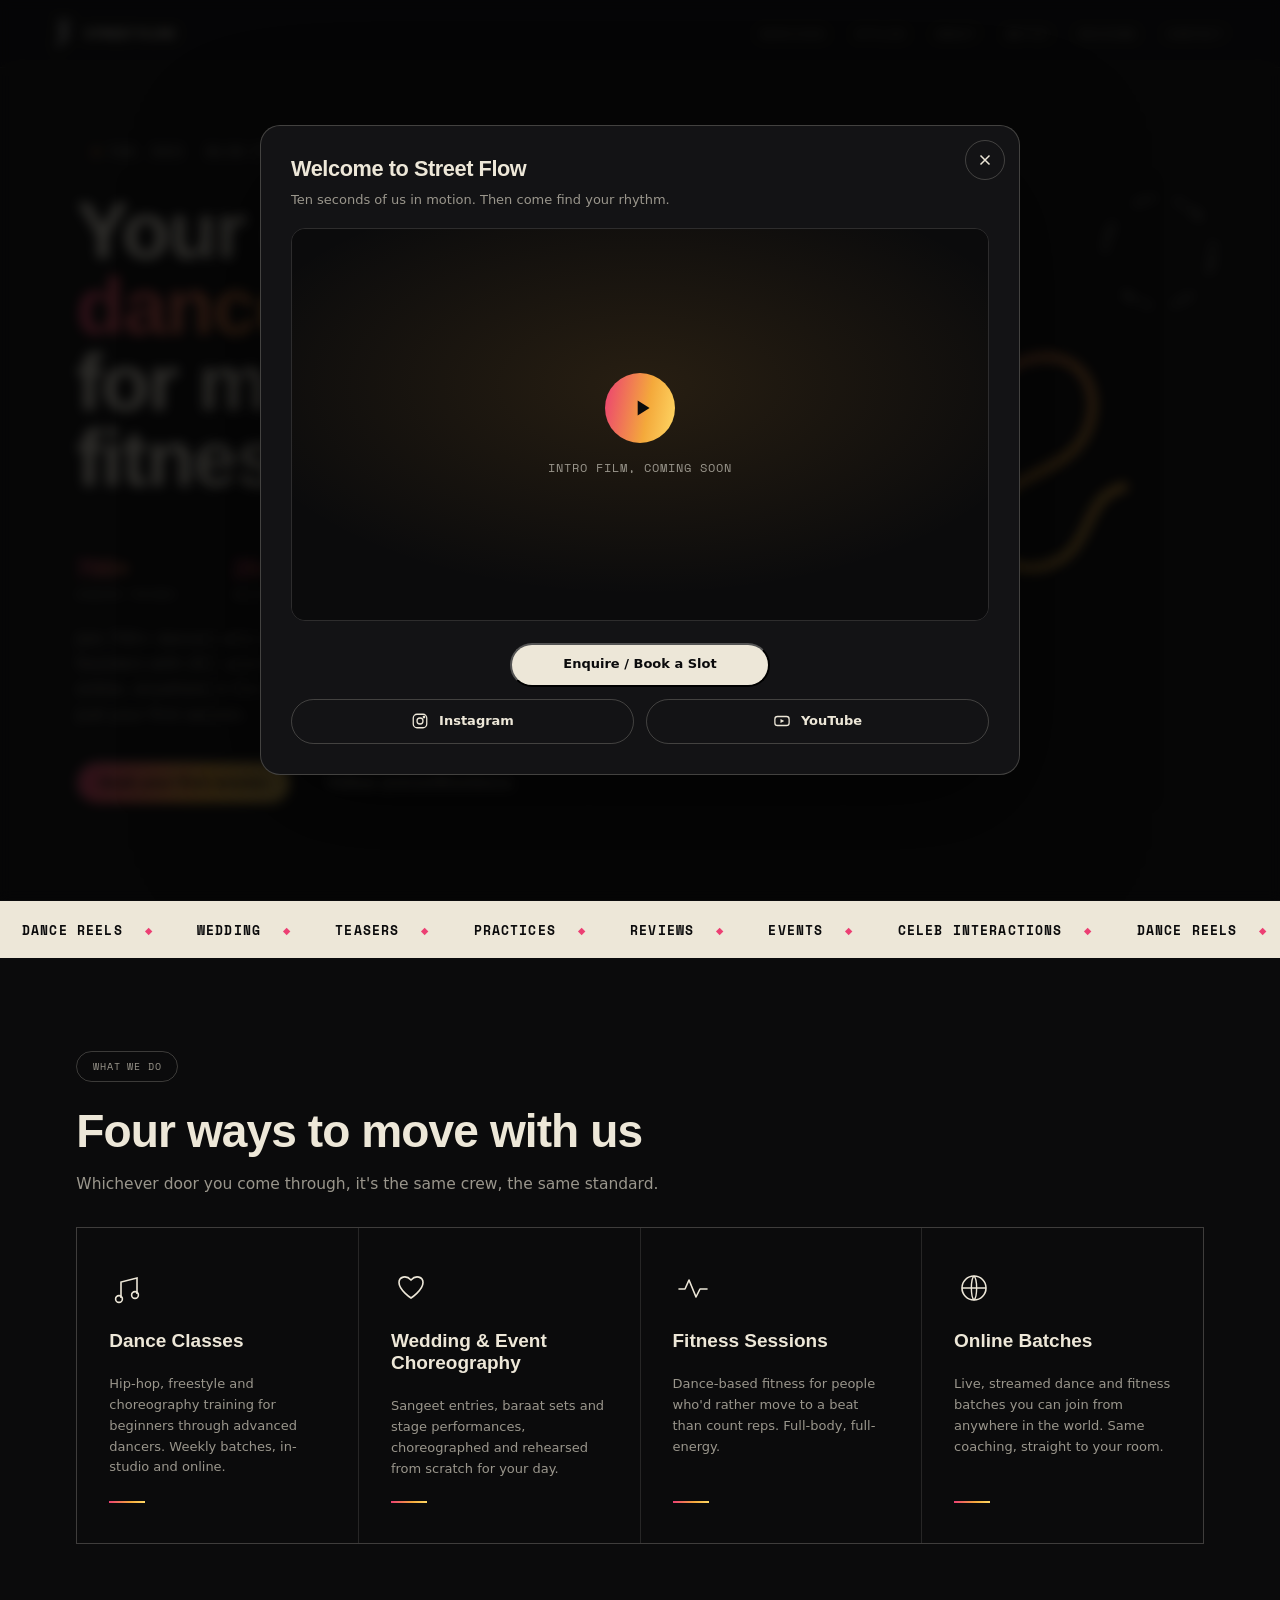
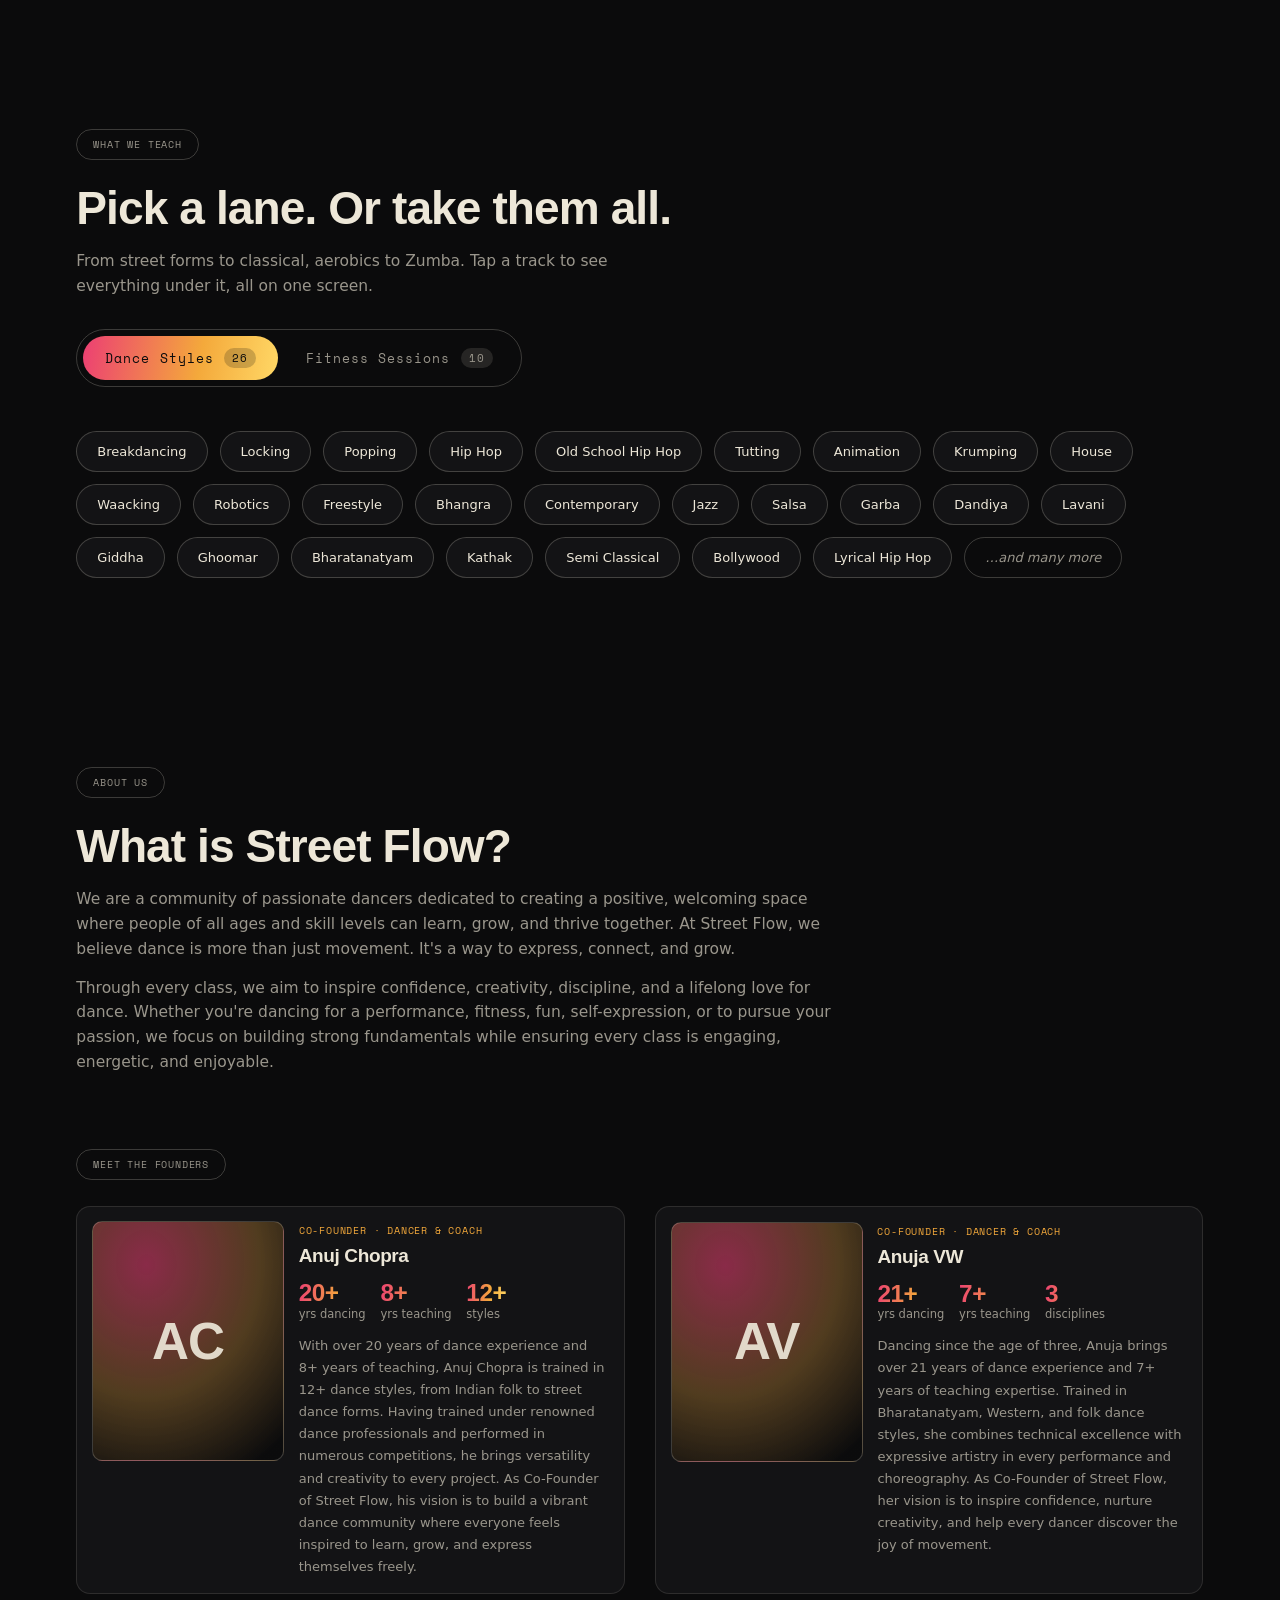
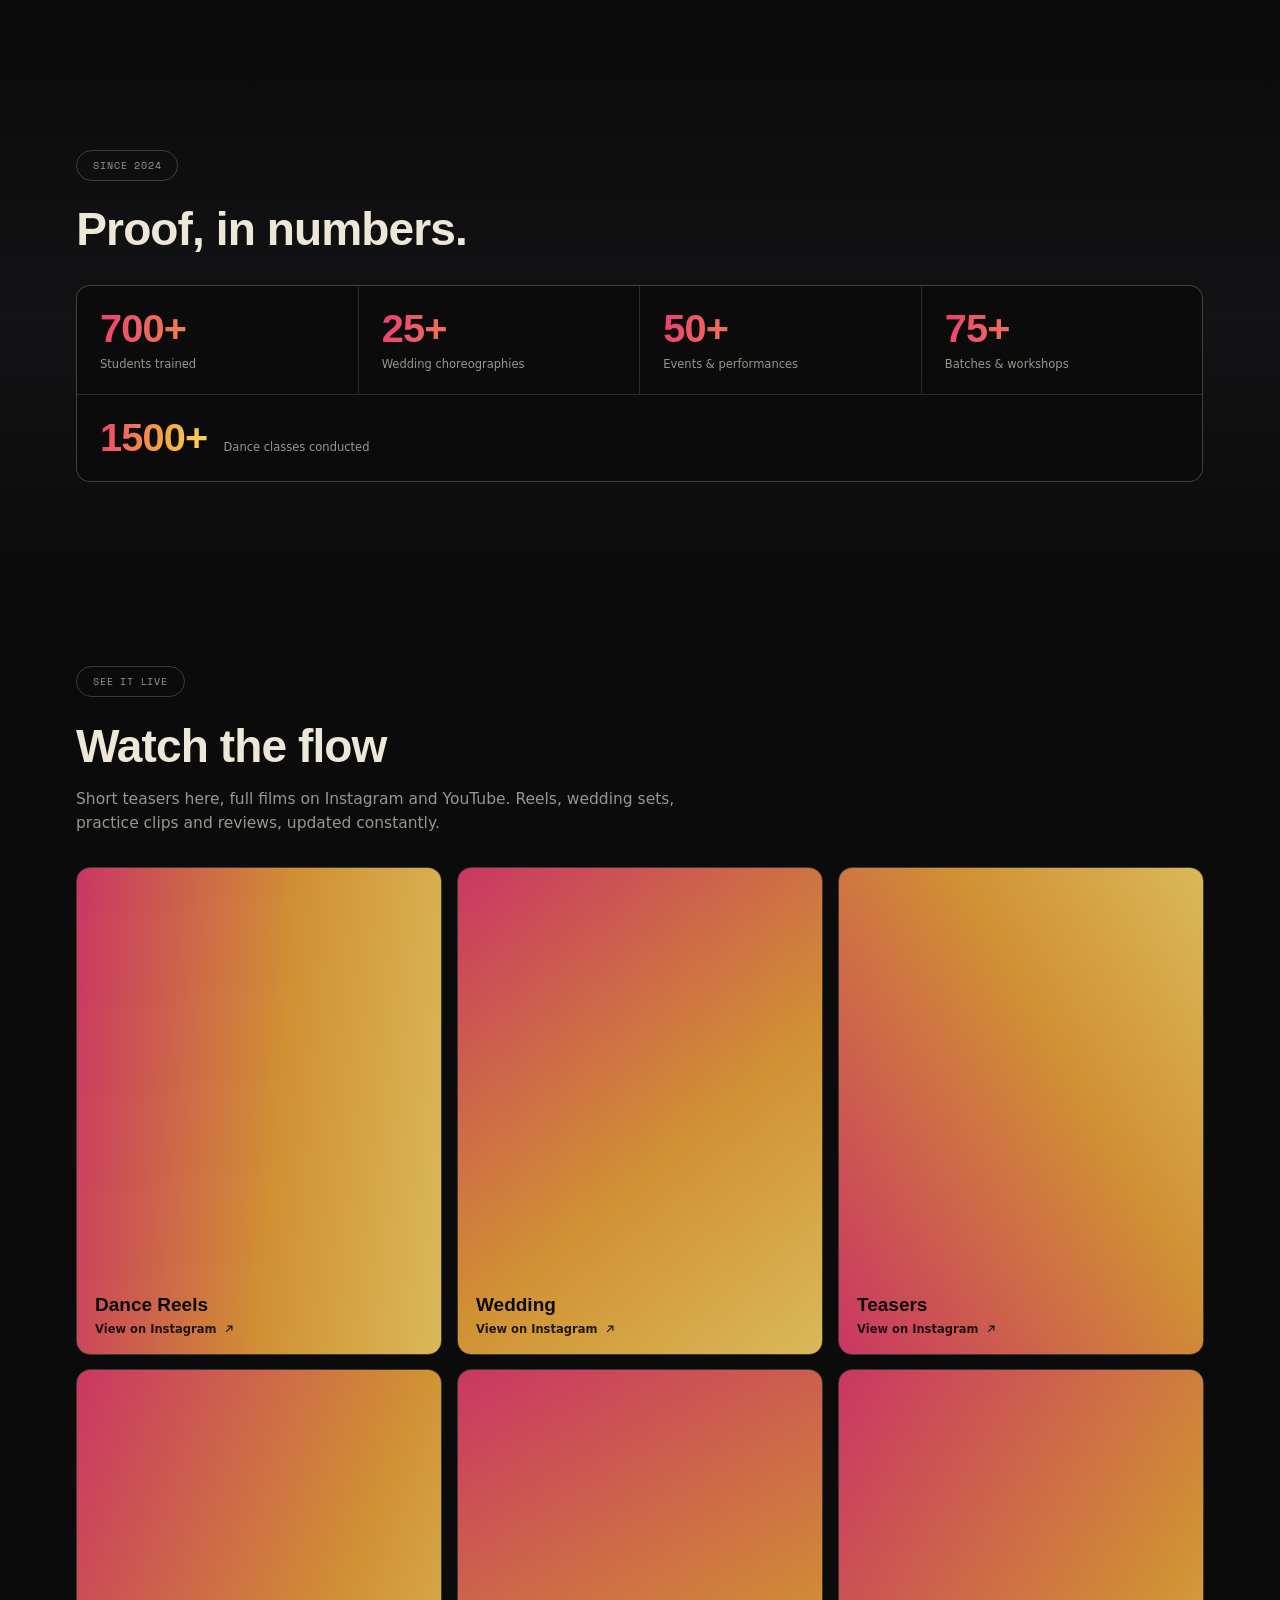
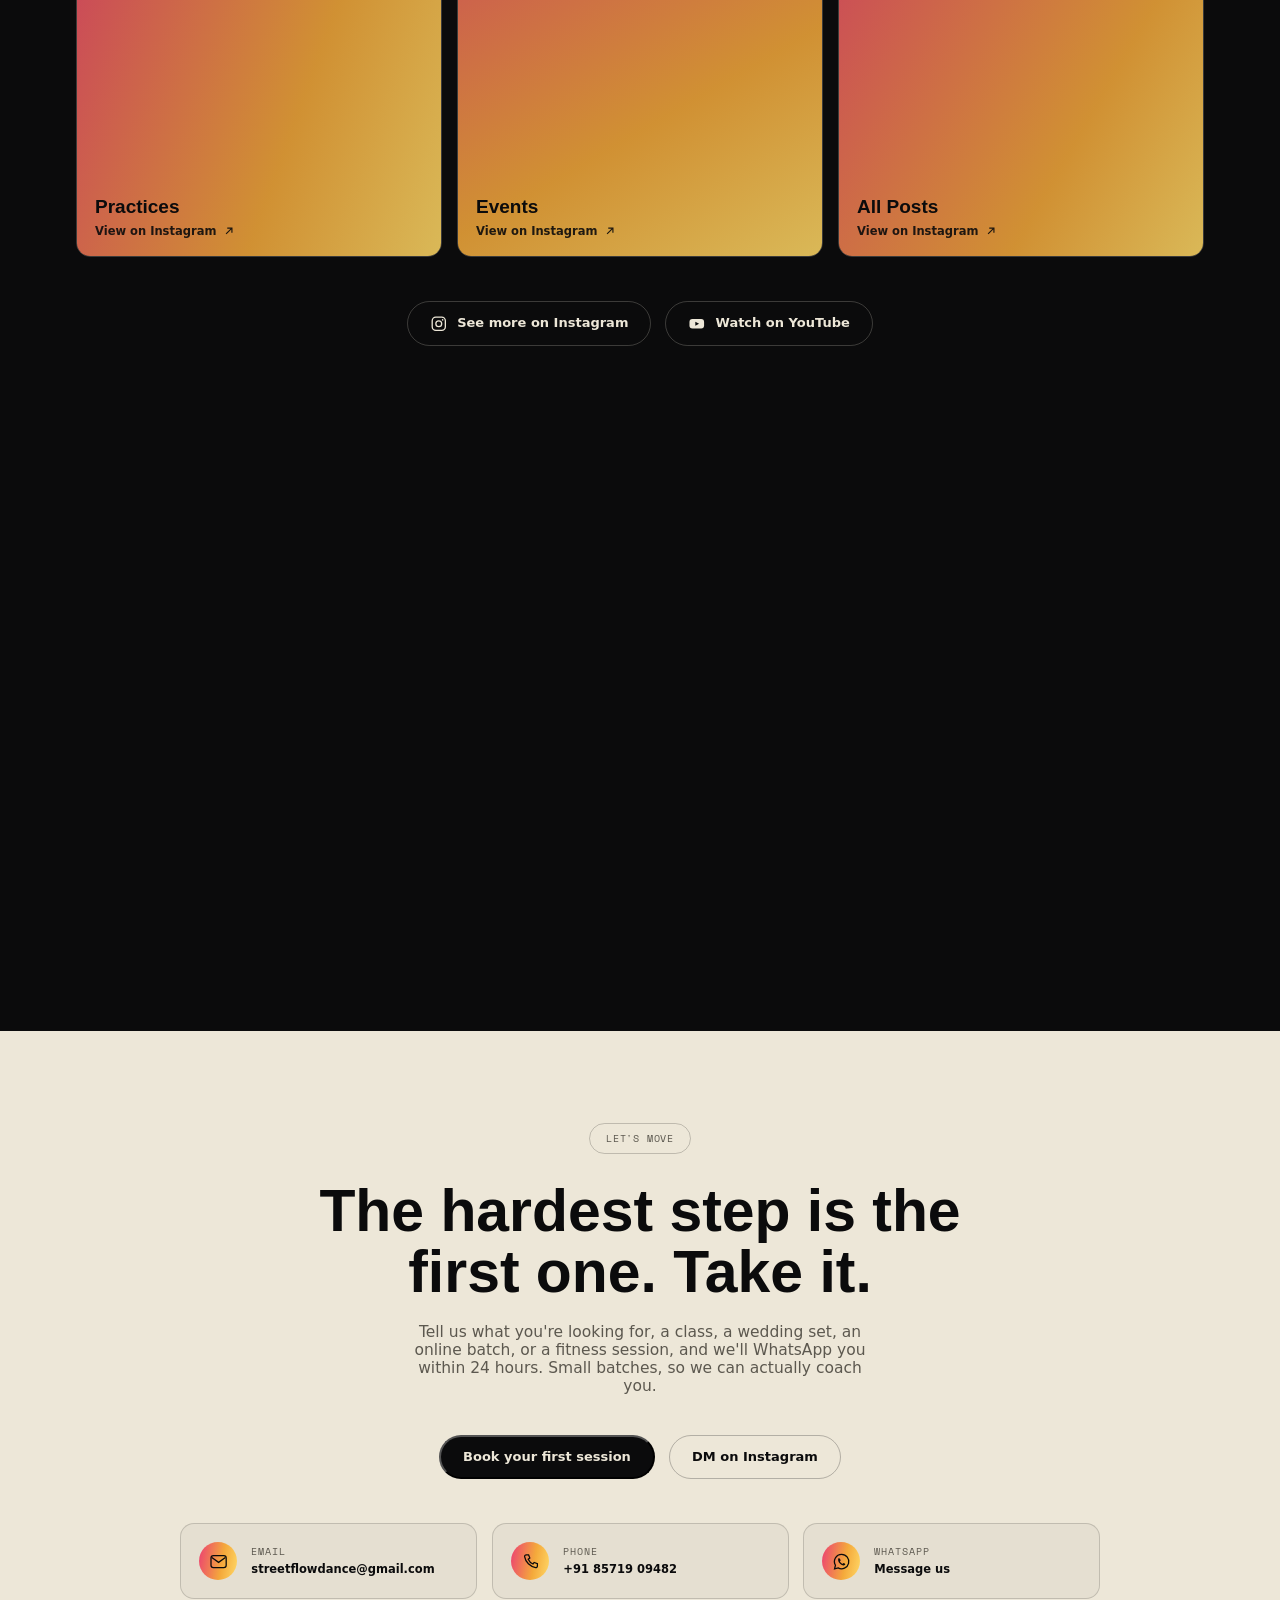
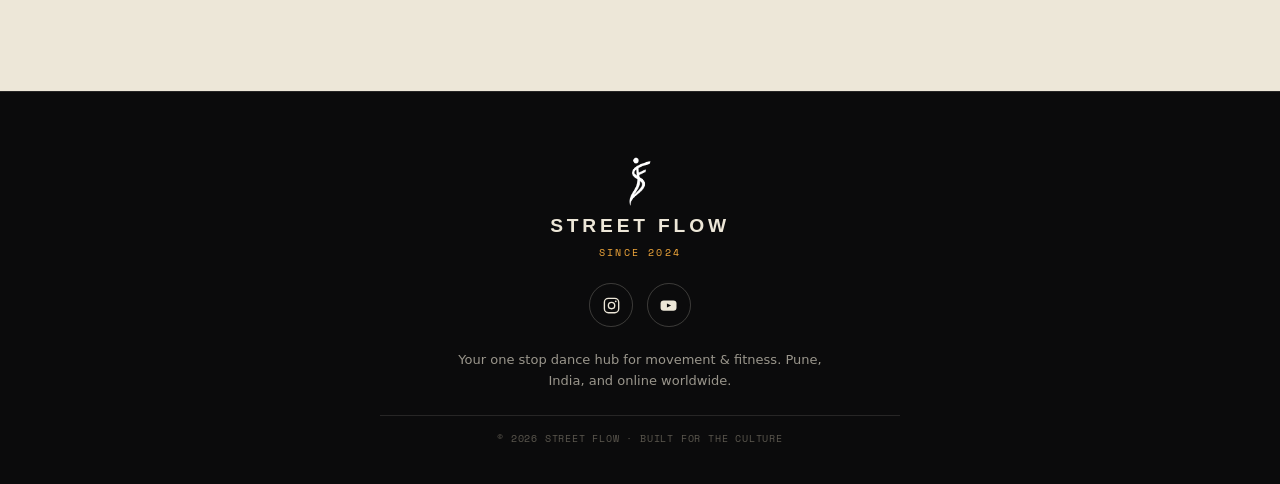
==== index.html @ ce479084 "Footer reads "Since 2024" to match the rest of the site The founding year is 2024, so the footer now" ====
<!DOCTYPE html>
<html lang="en">
<head>
<meta charset="UTF-8">
<meta name="viewport" content="width=device-width, initial-scale=1.0">
<title>Street Flow · Pune's Dance Hub</title>
<meta name="description" content="Street Flow, your one stop dance hub for movement and fitness. Dance classes, wedding and event choreography, online batches, and fitness sessions in Pune, online worldwide, and on the road.">
<link rel="canonical" href="https://streetflow.vercel.app/">

<!-- theme + icons -->
<meta name="theme-color" content="#0b0b0c">
<link rel="icon" href="/favicon.ico" sizes="any">
<link rel="icon" href="/favicon.svg" type="image/svg+xml">
<link rel="apple-touch-icon" href="/apple-touch-icon.png">
<link rel="manifest" href="/site.webmanifest">

<!-- Open Graph -->
<meta property="og:type" content="website">
<meta property="og:site_name" content="Street Flow">
<meta property="og:title" content="Street Flow · Pune's Dance Hub">
<meta property="og:description" content="Your one stop dance hub for movement and fitness. Classes, choreography, online batches, and fitness sessions.">
<meta property="og:url" content="https://streetflow.vercel.app/">
<meta property="og:image" content="https://streetflow.vercel.app/og-image.png">
<meta property="og:image:width" content="1200">
<meta property="og:image:height" content="630">
<meta property="og:image:alt" content="Street Flow, your one stop dance hub for movement and fitness.">
<meta property="og:locale" content="en_IN">

<!-- Twitter -->
<meta name="twitter:card" content="summary_large_image">
<meta name="twitter:title" content="Street Flow · Pune's Dance Hub">
<meta name="twitter:description" content="Your one stop dance hub for movement and fitness. Classes, choreography, online batches, and fitness sessions.">
<meta name="twitter:image" content="https://streetflow.vercel.app/og-image.png">
<meta name="twitter:image:alt" content="Street Flow, your one stop dance hub for movement and fitness.">

<link rel="preconnect" href="https://fonts.googleapis.com">
<link rel="preconnect" href="https://fonts.gstatic.com" crossorigin>
<link href="https://fonts.googleapis.com/css2?family=Space+Mono:wght@400;700&display=swap" rel="stylesheet">
<link href="https://api.fontshare.com/v2/css?f[]=clash-display@500,600,700&f[]=general-sans@400,500,600,700&display=swap" rel="stylesheet">

<link rel="stylesheet" href="styles.css">
</head>
<body>

<a class="skip-link" href="#main">Skip to content</a>

<!-- Ambient cursor flow (desktop pointers only; script.js skips touch + reduced motion) -->
<canvas class="cursor-fx" id="cursorFx" aria-hidden="true"></canvas>

<!-- ============ PRELOADER (animated flame logomark) ============ -->
<div class="preloader" id="preloader">
  <div class="preloader-inner">
    <div class="preloader-mark" aria-hidden="true"></div>
    <span class="preloader-word display">STREET FLOW</span>
  </div>
</div>

<!-- ============ INTRO VIDEO MODAL ============ -->
<!-- The intro film + logo motion are wired but off until you drop the files in and set them in script.js CONFIG. -->
<div class="modal" id="introModal" role="dialog" aria-modal="true" aria-labelledby="introModalTitle" hidden>
  <div class="modal-backdrop" data-close></div>
  <div class="modal-card" role="document">
    <button class="modal-close" type="button" data-close aria-label="Close video">
      <svg viewBox="0 0 24 24" fill="none" stroke="currentColor" stroke-width="2"><path d="M6 6l12 12M18 6L6 18"/></svg>
    </button>
    <h2 id="introModalTitle" class="modal-title display">Welcome to Street Flow</h2>
    <p class="modal-lead">Ten seconds of us in motion. Then come find your rhythm.</p>
    <div class="modal-stage" id="introStage">
      <!-- Placeholder poster. When CONFIG.INTRO_VIDEO_SRC / INTRO_VIDEO_YT is set, script.js swaps in the real film here. -->
      <div class="modal-poster" data-todo="intro-video">
        <button class="modal-play" type="button" aria-label="Play intro film">
          <svg viewBox="0 0 24 24" fill="currentColor"><path d="M8 5v14l11-7z"/></svg>
        </button>
        <span class="mono">Intro film, coming soon</span>
      </div>
    </div>
    <!-- Three-button pyramid: enquire on top, socials below -->
    <div class="pyramid">
      <button class="btn btn-light pyramid-top" type="button" data-enquire>Enquire / Book a Slot</button>
      <div class="pyramid-base">
        <a class="btn btn-social" href="https://www.instagram.com/streetflowdance/" target="_blank" rel="noopener">
          <svg viewBox="0 0 24 24" fill="none" stroke="currentColor" stroke-width="1.7" aria-hidden="true"><rect x="3" y="3" width="18" height="18" rx="5"/><circle cx="12" cy="12" r="4"/><circle cx="17.3" cy="6.7" r="1"/></svg>
          Instagram
        </a>
        <a class="btn btn-social" href="https://youtube.com/@streetflowdance" target="_blank" rel="noopener">
          <svg viewBox="0 0 24 24" fill="none" stroke="currentColor" stroke-width="1.7" aria-hidden="true"><rect x="2.5" y="6" width="19" height="12" rx="3.5"/><path d="M10 9.2l5 2.8-5 2.8z" fill="currentColor" stroke="none"/></svg>
          YouTube
        </a>
      </div>
    </div>
  </div>
</div>

<!-- ============ WATCH PLAYER MODAL (plays an Instagram post/reel on-site) ============ -->
<!-- The iframe is injected by script.js only when a tile is clicked, so nothing loads up front. -->
<div class="modal" id="watchModal" role="dialog" aria-modal="true" aria-labelledby="watchModalTitle" hidden>
  <div class="modal-backdrop" data-close-watch></div>
  <div class="modal-card watch-modal-card" role="document">
    <button class="modal-close" type="button" data-close-watch aria-label="Close video">
      <svg viewBox="0 0 24 24" fill="none" stroke="currentColor" stroke-width="2"><path d="M6 6l12 12M18 6L6 18"/></svg>
    </button>
    <h2 id="watchModalTitle" class="modal-title display">Watch</h2>
    <div class="watch-stage" id="watchStage"></div>
    <div class="watch-modal-actions">
      <a class="btn btn-social" id="watchOpenLink" href="https://www.instagram.com/streetflowdance/" target="_blank" rel="noopener">
        <svg viewBox="0 0 24 24" fill="none" stroke="currentColor" stroke-width="1.7" aria-hidden="true"><rect x="3" y="3" width="18" height="18" rx="5"/><circle cx="12" cy="12" r="4"/><circle cx="17.3" cy="6.7" r="1"/></svg>
        Open on Instagram
      </a>
      <button class="btn btn-light" type="button" data-enquire>Book your first session</button>
    </div>
  </div>
</div>

<!-- ============ ENQUIRY MODAL (in-site form, posts to Google Sheets) ============ -->
<div class="modal" id="enquiryModal" role="dialog" aria-modal="true" aria-labelledby="enquiryTitle" hidden>
  <div class="modal-backdrop" data-close-enquiry></div>
  <div class="modal-card enquiry-card" role="document">
    <button class="modal-close" type="button" data-close-enquiry aria-label="Close enquiry form">
      <svg viewBox="0 0 24 24" fill="none" stroke="currentColor" stroke-width="2"><path d="M6 6l12 12M18 6L6 18"/></svg>
    </button>

    <div class="enquiry-body" id="enquiryBody">
      <span class="eyebrow mono enquiry-eyebrow">Book your first session</span>
      <h2 id="enquiryTitle" class="modal-title display">Let's get you moving.</h2>
      <p class="modal-lead">Tell us a little about you. It takes 20 seconds, and we'll WhatsApp you within 24 hours. No spam, no pressure, just the next step.</p>

      <ul class="enquiry-proof mono" aria-hidden="true">
        <li><b>700+</b> dancers trained</li>
        <li><b>25+</b> weddings</li>
        <li><b>Small batches</b>, limited slots</li>
      </ul>

      <form class="enquiry-form" id="enquiryForm" novalidate>
        <!-- honeypot: humans never see it; bots fill it and get dropped -->
        <div class="hp" aria-hidden="true"><label>Leave this empty<input type="text" name="company" tabindex="-1" autocomplete="off"></label></div>

        <div class="field">
          <label for="ef-name">Your name <span class="req">*</span></label>
          <input id="ef-name" name="name" type="text" autocomplete="name" required placeholder="First name is enough">
        </div>

        <div class="field-row">
          <div class="field">
            <label for="ef-phone">Phone / WhatsApp <span class="req">*</span></label>
            <input id="ef-phone" name="phone" type="tel" inputmode="tel" autocomplete="tel" required placeholder="+91">
          </div>
          <div class="field">
            <label for="ef-email">Email <span class="opt">(optional)</span></label>
            <input id="ef-email" name="email" type="email" autocomplete="email" placeholder="you@email.com">
          </div>
        </div>

        <div class="field-row">
          <div class="field field-sm">
            <label for="ef-age">Age <span class="opt">(optional)</span></label>
            <input id="ef-age" name="age" type="number" min="3" max="99" inputmode="numeric" placeholder="e.g. 24">
          </div>
          <div class="field">
            <label for="ef-location">Location <span class="opt">(optional)</span></label>
            <input id="ef-location" name="location" type="text" autocomplete="address-level2" placeholder="Pune / online / your city">
          </div>
        </div>

        <div class="field">
          <label for="ef-looking">What are you looking for? <span class="req">*</span></label>
          <select id="ef-looking" name="looking_for" required>
            <option value="" disabled selected>Pick one</option>
            <option>Dance Classes</option>
            <option>Fitness Sessions</option>
            <option>Online Batches</option>
            <option>Wedding &amp; Event Choreography</option>
            <option>Not sure yet, help me choose</option>
          </select>
        </div>

        <div class="field">
          <label for="ef-sessions">How many sessions? <span class="opt">(optional)</span></label>
          <select id="ef-sessions" name="sessions">
            <option value="" disabled selected>No idea yet is fine</option>
            <option>Just trying it out</option>
            <option>1 to 4 sessions</option>
            <option>5 to 8 sessions</option>
            <option>Ongoing / monthly batch</option>
            <option>A full wedding package</option>
          </select>
        </div>

        <div class="field">
          <label for="ef-message">Anything else? <span class="opt">(optional)</span></label>
          <textarea id="ef-message" name="message" rows="2" placeholder="Your goal, a date, a song, anything"></textarea>
        </div>

        <p class="enquiry-error" id="enquiryError" role="alert" hidden></p>

        <button class="btn btn-primary enquiry-submit" type="submit" id="enquirySubmit">
          <span class="submit-label">Send my enquiry</span>
        </button>
        <p class="enquiry-fineprint mono">Free to enquire · We reply within 24 hours · Your details stay with us</p>
      </form>
    </div>

    <!-- Success state (revealed after submit) -->
    <div class="enquiry-success" id="enquirySuccess" hidden>
      <div class="success-mark" aria-hidden="true">
        <svg viewBox="0 0 24 24" fill="none" stroke="currentColor" stroke-width="2.2"><path d="M20 6L9 17l-5-5"/></svg>
      </div>
      <h2 class="display" id="successHeading" tabindex="-1">You're in.</h2>
      <p>Got it. We'll WhatsApp you within 24 hours to lock your slot. While you wait, come see the crew move:</p>
      <div class="pyramid-base success-links">
        <a class="btn btn-social" href="https://www.instagram.com/streetflowdance/" target="_blank" rel="noopener">
          <svg viewBox="0 0 24 24" fill="none" stroke="currentColor" stroke-width="1.7" aria-hidden="true"><rect x="3" y="3" width="18" height="18" rx="5"/><circle cx="12" cy="12" r="4"/><circle cx="17.3" cy="6.7" r="1"/></svg>
          Instagram
        </a>
        <a class="btn btn-social" href="https://youtube.com/@streetflowdance" target="_blank" rel="noopener">
          <svg viewBox="0 0 24 24" fill="none" stroke="currentColor" stroke-width="1.7" aria-hidden="true"><rect x="2.5" y="6" width="19" height="12" rx="3.5"/><path d="M10 9.2l5 2.8-5 2.8z" fill="currentColor" stroke="none"/></svg>
          YouTube
        </a>
      </div>
      <button class="btn btn-ghost success-close" type="button" data-close-enquiry>Back to the site</button>
    </div>
  </div>
</div>

<nav class="nav">
  <a href="#home" class="brand">
    <span class="brand-mark-wrap" id="brandMarkWrap">
      <img class="brand-mark" id="brandMark" src="logo-mark.png" alt="" width="291" height="596">
    </span>
    <span class="brand-name display">STREET FLOW</span>
  </a>
  <div class="nav-links mono">
    <a href="#services">Services</a>
    <a href="#styles">Styles</a>
    <a href="#about">About</a>
    <a href="#watch">Watch</a>
    <a href="#reviews">Reviews</a>
    <a href="#contact">Contact</a>
  </div>
  <button class="nav-toggle" id="navToggle" aria-label="Open menu" aria-controls="mobileMenu" aria-expanded="false">
    <svg viewBox="0 0 24 24" fill="none" stroke="currentColor" stroke-width="2" aria-hidden="true"><path d="M3 6h18M3 12h18M3 18h18"/></svg>
  </button>
</nav>

<div class="mobile-menu display" id="mobileMenu" aria-hidden="true">
  <a href="#services">Services</a>
  <a href="#styles">Styles</a>
  <a href="#about">About</a>
  <a href="#watch">Watch</a>
  <a href="#reviews">Reviews</a>
  <a href="#contact">Contact</a>
</div>

<main id="main" tabindex="-1">

  <section class="hero" id="home">
    <div class="wrap hero-grid">
      <div class="hero-copy">
        <span class="eyebrow mono"><span class="eyebrow-dot"></span>Pune, India&nbsp;·&nbsp;Online Sessions Worldwide&nbsp;·&nbsp;Open to Travel</span>
        <h1 class="display">Your one stop<br><span class="accent">dance hub</span><br>for movement &amp; fitness</h1>
        <ul class="hero-stats" id="heroStats" aria-label="Street Flow by the numbers">
          <li style="--i:0"><b class="display hero-num" data-count="700" data-suffix="+">0</b><span class="mono">dancers trained</span></li>
          <li style="--i:1"><b class="display hero-num" data-count="25" data-suffix="+">0</b><span class="mono">weddings</span></li>
          <li style="--i:2"><b class="display hero-num" data-count="50" data-suffix="+">0</b><span class="mono">events</span></li>
          <li style="--i:3"><b class="display hero-num" data-count="2024">0</b><span class="mono">since</span></li>
        </ul>
        <p class="hero-sub">Join 700+ dancers who started exactly where you are. Learn from founders with 20+ years on the floor, in-studio in Pune or live online, anywhere in the world. No experience needed. No pressure. Just your first session.</p>
        <div class="hero-cta">
          <button class="btn btn-primary" type="button" data-enquire>Book your first session</button>
          <a href="https://www.instagram.com/streetflowdance/" target="_blank" rel="noopener" class="btn btn-ghost">Follow @streetflowdance</a>
        </div>
      </div>
      <div class="hero-visual">
        <svg class="flow-figure" viewBox="0 0 300 420" fill="none" aria-hidden="true">
          <path d="M120 40C150 40 165 65 150 90C130 122 90 118 78 150C64 186 100 200 130 190C175 176 168 128 205 118C245 107 268 140 255 175C240 214 190 210 175 245C160 280 195 300 225 288C260 274 250 232 285 224" stroke="url(#flowgrad)" stroke-width="7" stroke-linecap="round"/>
          <circle cx="120" cy="30" r="14" fill="url(#flowgrad)"/>
          <defs>
            <linearGradient id="flowgrad" x1="0" y1="0" x2="300" y2="420" gradientUnits="userSpaceOnUse">
              <stop offset="0" stop-color="#ec3f73"/>
              <stop offset="0.6" stop-color="#f4a93b"/>
              <stop offset="1" stop-color="#ffd866"/>
            </linearGradient>
          </defs>
        </svg>
        <svg class="badge" viewBox="0 0 140 140" aria-hidden="true">
          <defs><path id="circlePath" d="M 70,70 m -55,0 a 55,55 0 1,1 110,0 a 55,55 0 1,1 -110,0"/></defs>
          <text font-family="Space Mono, monospace" font-size="10.5" letter-spacing="2" fill="var(--bone)">
            <textPath href="#circlePath">PUNE · EST. FLOW · PUNE · EST. FLOW ·</textPath>
          </text>
        </svg>
        <div class="badge-core" aria-hidden="true"></div>
      </div>
    </div>
  </section>

  <div class="marquee-band mono" aria-hidden="true">
    <div class="marquee-track">
      <span>Dance Reels</span><span>Wedding</span><span>Teasers</span><span>Practices</span><span>Reviews</span><span>Events</span><span>Celeb Interactions</span>
      <span>Dance Reels</span><span>Wedding</span><span>Teasers</span><span>Practices</span><span>Reviews</span><span>Events</span><span>Celeb Interactions</span>
    </div>
  </div>

  <section id="services">
    <div class="wrap">
      <div class="section-head" data-reveal>
        <span class="eyebrow mono">What we do</span>
        <h2 class="display">Four ways to move with us</h2>
        <p>Whichever door you come through, it's the same crew, the same standard.</p>
      </div>
    </div>
    <div class="wrap">
      <div class="services-grid">
        <div class="service-card" data-reveal style="--d:0ms">
          <div class="service-icon" aria-hidden="true"><svg viewBox="0 0 40 40" fill="none"><path d="M12 30V14L28 10V26" stroke="var(--bone)" stroke-width="1.6"/><circle cx="10" cy="31" r="3.4" stroke="var(--bone)" stroke-width="1.6"/><circle cx="26" cy="27" r="3.4" stroke="var(--bone)" stroke-width="1.6"/></svg></div>
          <h3>Dance Classes</h3>
          <p>Hip-hop, freestyle and choreography training for beginners through advanced dancers. Weekly batches, in-studio and online.</p>
          <div class="service-bar"></div>
        </div>
        <div class="service-card" data-reveal style="--d:100ms">
          <div class="service-icon" aria-hidden="true"><svg viewBox="0 0 40 40" fill="none"><path d="M20 30C20 30 8 22 8 14.5C8 9 15 6.5 20 12C25 6.5 32 9 32 14.5C32 22 20 30 20 30Z" stroke="var(--bone)" stroke-width="1.6"/></svg></div>
          <h3>Wedding &amp; Event Choreography</h3>
          <p>Sangeet entries, baraat sets and stage performances, choreographed and rehearsed from scratch for your day.</p>
          <div class="service-bar"></div>
        </div>
        <div class="service-card" data-reveal style="--d:200ms">
          <div class="service-icon" aria-hidden="true"><svg viewBox="0 0 40 40" fill="none"><path d="M6 21H12L16 12L23 29L27 21H34" stroke="var(--bone)" stroke-width="1.6" stroke-linecap="round" stroke-linejoin="round"/></svg></div>
          <h3>Fitness Sessions</h3>
          <p>Dance-based fitness for people who'd rather move to a beat than count reps. Full-body, full-energy.</p>
          <div class="service-bar"></div>
        </div>
        <div class="service-card" data-reveal style="--d:300ms">
          <div class="service-icon" aria-hidden="true"><svg viewBox="0 0 40 40" fill="none"><circle cx="20" cy="20" r="12" stroke="var(--bone)" stroke-width="1.6"/><path d="M8 20h24M20 8c3.5 3.2 3.5 20.8 0 24M20 8c-3.5 3.2-3.5 20.8 0 24" stroke="var(--bone)" stroke-width="1.4"/></svg></div>
          <h3>Online Batches</h3>
          <p>Live, streamed dance and fitness batches you can join from anywhere in the world. Same coaching, straight to your room.</p>
          <div class="service-bar"></div>
        </div>
      </div>
    </div>
  </section>

  <!-- ============ STYLES & FITNESS, interactive tabbed panel ============ -->
  <section id="styles" class="styles">
    <div class="wrap">
      <div class="section-head" data-reveal>
        <span class="eyebrow mono">What we teach</span>
        <h2 class="display">Pick a lane. Or take them all.</h2>
        <p>From street forms to classical, aerobics to Zumba. Tap a track to see everything under it, all on one screen.</p>
      </div>

      <div class="track-tabs mono" role="tablist" aria-label="What we teach" data-reveal>
        <button class="track-tab is-active" role="tab" id="tab-dance" aria-selected="true" aria-controls="panel-dance">
          Dance Styles <span class="track-count" id="count-dance">26</span>
        </button>
        <button class="track-tab" role="tab" id="tab-fitness" aria-selected="false" aria-controls="panel-fitness" tabindex="-1">
          Fitness Sessions <span class="track-count" id="count-fitness">10</span>
        </button>
        <span class="track-underline" aria-hidden="true"></span>
      </div>

      <div class="track-panel is-active" id="panel-dance" role="tabpanel" aria-labelledby="tab-dance" tabindex="0">
        <ul class="chip-grid" data-track="dance">
          <li class="chip">Breakdancing</li><li class="chip">Locking</li><li class="chip">Popping</li>
          <li class="chip">Hip Hop</li><li class="chip">Old School Hip Hop</li><li class="chip">Tutting</li>
          <li class="chip">Animation</li><li class="chip">Krumping</li><li class="chip">House</li>
          <li class="chip">Waacking</li><li class="chip">Robotics</li><li class="chip">Freestyle</li>
          <li class="chip">Bhangra</li><li class="chip">Contemporary</li><li class="chip">Jazz</li>
          <li class="chip">Salsa</li><li class="chip">Garba</li><li class="chip">Dandiya</li>
          <li class="chip">Lavani</li><li class="chip">Giddha</li><li class="chip">Ghoomar</li>
          <li class="chip">Bharatanatyam</li><li class="chip">Kathak</li><li class="chip">Semi Classical</li>
          <li class="chip">Bollywood</li><li class="chip">Lyrical Hip Hop</li><li class="chip chip-more">…and many more</li>
        </ul>
      </div>

      <div class="track-panel" id="panel-fitness" role="tabpanel" aria-labelledby="tab-fitness" tabindex="0" hidden>
        <ul class="chip-grid" data-track="fitness">
          <li class="chip">Aerobics</li><li class="chip">Circuits</li><li class="chip">Bollyhop</li>
          <li class="chip">Crossfit</li><li class="chip">Zumba</li><li class="chip">Functional Workout</li>
          <li class="chip">Freestyle Hip-Hop</li><li class="chip">Bhangra &amp; Folk</li><li class="chip">Pilates</li>
          <li class="chip">Stretching</li><li class="chip chip-more">…and many more</li>
        </ul>
      </div>
    </div>
  </section>

  <!-- ============ ABOUT, intro + pinned founders/achievements scrolly ============ -->
  <section id="about" class="about">
    <div class="wrap">
      <div class="section-head about-head" data-reveal>
        <span class="eyebrow mono">About us</span>
        <h2 class="display">What is Street&nbsp;Flow?</h2>
        <p>We are a community of passionate dancers dedicated to creating a positive, welcoming space where people of all ages and skill levels can learn, grow, and thrive together. At Street Flow, we believe dance is more than just movement. It's a way to express, connect, and grow.</p>
        <p>Through every class, we aim to inspire confidence, creativity, discipline, and a lifelong love for dance. Whether you're dancing for a performance, fitness, fun, self-expression, or to pursue your passion, we focus on building strong fundamentals while ensuring every class is engaging, energetic, and enjoyable.</p>
      </div>
    </div>

    <!-- Founders, side by side -->
    <div class="wrap">
      <span class="eyebrow mono founders-eyebrow" data-reveal>Meet the founders</span>
      <div class="founders-grid">
        <article class="founder-card" data-reveal style="--d:0ms">
          <div class="founder-photo" data-todo="photo-anuj" aria-hidden="true"><span class="founder-initials display">AC</span></div>
          <div class="founder-body">
            <span class="founder-role mono">Co-Founder · Dancer &amp; Coach</span>
            <h3 class="founder-name display">Anuj Chopra</h3>
            <div class="founder-stats">
              <span><b class="display">20+</b> yrs dancing</span>
              <span><b class="display">8+</b> yrs teaching</span>
              <span><b class="display">12+</b> styles</span>
            </div>
            <p>With over 20 years of dance experience and 8+ years of teaching, Anuj Chopra is trained in 12+ dance styles, from Indian folk to street dance forms. Having trained under renowned dance professionals and performed in numerous competitions, he brings versatility and creativity to every project. As Co-Founder of Street Flow, his vision is to build a vibrant dance community where everyone feels inspired to learn, grow, and express themselves freely.</p>
          </div>
        </article>

        <article class="founder-card" data-reveal style="--d:140ms">
          <div class="founder-photo" data-todo="photo-anuja" aria-hidden="true"><span class="founder-initials display">AV</span></div>
          <div class="founder-body">
            <span class="founder-role mono">Co-Founder · Dancer &amp; Coach</span>
            <h3 class="founder-name display">Anuja VW</h3>
            <div class="founder-stats">
              <span><b class="display">21+</b> yrs dancing</span>
              <span><b class="display">7+</b> yrs teaching</span>
              <span><b class="display">3</b> disciplines</span>
            </div>
            <p>Dancing since the age of three, Anuja brings over 21 years of dance experience and 7+ years of teaching expertise. Trained in Bharatanatyam, Western, and folk dance styles, she combines technical excellence with expressive artistry in every performance and choreography. As Co-Founder of Street Flow, her vision is to inspire confidence, nurture creativity, and help every dancer discover the joy of movement.</p>
          </div>
        </article>
      </div>
    </div>
  </section>

  <!-- ============ PROOF IN NUMBERS (its own section) ============ -->
  <section id="proof" class="proof">
    <div class="wrap">
      <div class="section-head" data-reveal>
        <span class="eyebrow mono">Since 2024</span>
        <h2 class="display">Proof, in numbers.</h2>
      </div>
      <div class="achieve-grid" data-reveal>
        <div class="achieve-stat"><b class="num display" data-count="700" data-suffix="+">0</b><span>Students trained</span></div>
        <div class="achieve-stat"><b class="num display" data-count="25" data-suffix="+">0</b><span>Wedding choreographies</span></div>
        <div class="achieve-stat"><b class="num display" data-count="50" data-suffix="+">0</b><span>Events &amp; performances</span></div>
        <div class="achieve-stat"><b class="num display" data-count="75" data-suffix="+">0</b><span>Batches &amp; workshops</span></div>
        <div class="achieve-stat achieve-stat-wide"><b class="num display" data-count="1500" data-suffix="+">0</b><span>Dance classes conducted</span></div>
      </div>
    </div>
  </section>

  <section id="watch">
    <div class="wrap">
      <div class="section-head" data-reveal>
        <span class="eyebrow mono">See it live</span>
        <h2 class="display">Watch the flow</h2>
        <p>Short teasers here, full films on Instagram and YouTube. Reels, wedding sets, practice clips and reviews, updated constantly.</p>
      </div>
      <div class="watch-grid">
        <!-- watch cards populated by JS (script.js -> WATCH). Each tile can hold a short teaser loop or a cover image, and links to the full post. -->
      </div>
      <div class="watch-cta" data-reveal>
        <a href="https://www.instagram.com/streetflowdance/" target="_blank" rel="noopener" class="btn btn-ghost btn-brand-ig">
          <span class="btn-logo" aria-hidden="true">
            <svg viewBox="0 0 24 24" fill="none" stroke="currentColor" stroke-width="1.8"><rect x="3" y="3" width="18" height="18" rx="5"/><circle cx="12" cy="12" r="4"/><circle cx="17.3" cy="6.7" r="1.1" fill="currentColor" stroke="none"/></svg>
          </span>
          See more on Instagram
        </a>
        <a href="https://youtube.com/@streetflowdance" target="_blank" rel="noopener" class="btn btn-ghost btn-brand-yt">
          <span class="btn-logo" aria-hidden="true">
            <svg viewBox="0 0 24 24" fill="none"><rect x="2" y="5.5" width="20" height="13" rx="4" fill="currentColor"/><path d="M10 9.4l5.2 2.6L10 14.6z" fill="var(--ink)"/></svg>
          </span>
          Watch on YouTube
        </a>
      </div>
    </div>
  </section>

  <!-- ============ REVIEWS / TESTIMONIALS (placeholder, real quotes to be added) ============ -->
  <section id="reviews" class="reviews">
    <div class="wrap">
      <div class="section-head" data-reveal>
        <span class="eyebrow mono">Loved by dancers</span>
        <h2 class="display">Don't take our word for it.</h2>
        <p>Real words from real students and couples. We're adding fresh ones as they come in.</p>
      </div>
      <div class="reviews-grid" data-todo="testimonials">
        <figure class="review-card" data-reveal style="--d:0ms">
          <div class="review-stars" aria-label="5 out of 5">★★★★★</div>
          <blockquote>Your testimonial will live here. Send us 3 to 6 real quotes and we'll drop them straight in, in this exact style.</blockquote>
          <figcaption><span class="review-name display">Student name</span><span class="review-meta mono">Dance Class · Pune</span></figcaption>
        </figure>
        <figure class="review-card" data-reveal style="--d:120ms">
          <div class="review-stars" aria-label="5 out of 5">★★★★★</div>
          <blockquote>A second placeholder quote. Wedding couples, batch students, fitness regulars, we'll feature a mix so every visitor sees someone like them.</blockquote>
          <figcaption><span class="review-name display">Couple name</span><span class="review-meta mono">Wedding Choreography</span></figcaption>
        </figure>
        <figure class="review-card" data-reveal style="--d:240ms">
          <div class="review-stars" aria-label="5 out of 5">★★★★★</div>
          <blockquote>A third placeholder quote. A screenshot from Instagram or a Google review works too, we'll format it to match.</blockquote>
          <figcaption><span class="review-name display">Batch member</span><span class="review-meta mono">Online Batch</span></figcaption>
        </figure>
      </div>
    </div>
  </section>

  <section class="cta-section" id="contact">
    <div class="wrap" data-reveal>
      <span class="eyebrow mono" style="border-color:rgba(11,11,12,0.2);color:var(--ash-dark)">Let's move</span>
      <h2>The hardest step is the first one. Take it.</h2>
      <p>Tell us what you're looking for, a class, a wedding set, an online batch, or a fitness session, and we'll WhatsApp you within 24 hours. Small batches, so we can actually coach you.</p>
      <div class="hero-cta">
        <button class="btn btn-dark" type="button" data-enquire>Book your first session</button>
        <a href="https://www.instagram.com/streetflowdance/" target="_blank" rel="noopener" class="btn btn-ghost">DM on Instagram</a>
      </div>
      <div class="contact-cards">
        <a class="contact-card" href="mailto:streetflowdance@gmail.com" data-reveal style="--d:0ms">
          <span class="contact-icon" aria-hidden="true">
            <svg viewBox="0 0 24 24" fill="none" stroke="currentColor" stroke-width="1.6"><rect x="2.5" y="4.5" width="19" height="15" rx="3"/><path d="M3.5 7l8.5 6 8.5-6"/></svg>
          </span>
          <span class="contact-meta">
            <span class="contact-k mono">Email</span>
            <span class="contact-v">streetflowdance@gmail.com</span>
          </span>
        </a>
        <a class="contact-card" href="tel:+918571909482" data-reveal style="--d:110ms">
          <span class="contact-icon" aria-hidden="true">
            <svg viewBox="0 0 24 24" fill="none" stroke="currentColor" stroke-width="1.6"><path d="M6.5 3.5h3l1.5 4-2 1.5a12 12 0 006 6l1.5-2 4 1.5v3a2 2 0 01-2.2 2A17 17 0 014.5 5.7 2 2 0 016.5 3.5z"/></svg>
          </span>
          <span class="contact-meta">
            <span class="contact-k mono">Phone</span>
            <span class="contact-v">+91 85719 09482</span>
          </span>
        </a>
        <a class="contact-card" href="https://wa.me/918571909482" target="_blank" rel="noopener" data-reveal style="--d:220ms">
          <span class="contact-icon" aria-hidden="true">
            <svg viewBox="0 0 24 24" fill="none" stroke="currentColor" stroke-width="1.6"><path d="M12 3a9 9 0 00-7.7 13.6L3.2 21l4.5-1.1A9 9 0 1012 3z"/><path d="M9.2 8.4c.3-.1.6 0 .8.4l.7 1.3c.1.3.1.5-.1.7l-.5.6c-.1.2-.2.4 0 .7a7 7 0 002.8 2.6c.3.2.5.1.7-.1l.6-.6c.2-.2.4-.2.7-.1l1.3.7c.4.2.5.5.4.8-.2.7-1 1.3-1.8 1.4-1.7.2-4-1-5.5-2.9s-2-4-1.5-5.4c.2-.7.7-1.2 1.4-1.1z" fill="currentColor" stroke="none"/></svg>
          </span>
          <span class="contact-meta">
            <span class="contact-k mono">WhatsApp</span>
            <span class="contact-v">Message us</span>
          </span>
        </a>
      </div>
    </div>
  </section>

</main>

<!-- ============ STICKY ENQUIRE (bottom-right) ============ -->
<button class="sticky-cta" type="button" data-enquire aria-haspopup="dialog" aria-label="Book your first session, open the enquiry form">
  <svg class="sticky-cta-icon" viewBox="0 0 24 24" fill="none" stroke="currentColor" stroke-width="2" aria-hidden="true"><path d="M4 4h16v12H7l-3 3z"/></svg>
  <span class="sticky-cta-label">Enquire</span>
</button>

<footer>
  <div class="wrap footer-inner">
    <div class="footer-brand">
      <img class="footer-mark" src="logo-mark.png" alt="" width="291" height="596">
      <span class="footer-wordmark display">STREET FLOW</span>
      <span class="footer-since mono">Since 2024</span>
    </div>

    <div class="footer-social-row">
      <a href="https://www.instagram.com/streetflowdance/" target="_blank" rel="noopener" class="footer-social" aria-label="Street Flow on Instagram">
        <svg viewBox="0 0 24 24" fill="none" stroke="currentColor" stroke-width="1.7" aria-hidden="true"><rect x="3" y="3" width="18" height="18" rx="5"/><circle cx="12" cy="12" r="4"/><circle cx="17.3" cy="6.7" r="1.1" fill="currentColor" stroke="none"/></svg>
      </a>
      <a href="https://youtube.com/@streetflowdance" target="_blank" rel="noopener" class="footer-social" aria-label="Street Flow on YouTube">
        <svg viewBox="0 0 24 24" fill="none" aria-hidden="true"><rect x="2" y="5.5" width="20" height="13" rx="4" fill="currentColor"/><path d="M10 9.4l5.2 2.6L10 14.6z" fill="var(--ink)"/></svg>
      </a>
    </div>

    <p class="footer-tag fine">Your one stop dance hub for movement &amp; fitness. Pune, India, and online worldwide.</p>
    <p class="footer-legal mono">© <span id="footerYear">2026</span> Street Flow · Built for the culture</p>
  </div>
</footer>

<script src="script.js"></script>

</body>
</html>
---- styles.css ----
:root{
  --ink:#0b0b0c;
  --ink-2:#131315;
  --bone:#ede7d8;
  --bone-2:#e2dac6;
  --flame-1:#ec3f73;
  --flame-2:#f4a93b;
  --flame-3:#ffd866;
  --ash:#9a968c;
  --ash-dark:#5c584f;
  --line:rgba(237,231,216,0.12);
  --line-strong:rgba(237,231,216,0.22);
  --flow-gradient: linear-gradient(100deg, var(--flame-1) 0%, var(--flame-2) 60%, var(--flame-3) 100%);
  --ease: cubic-bezier(.16,.84,.44,1);
  --ease-out: cubic-bezier(.22,1,.36,1);

  /* ---------------------------------------------------------------
     FLUID SCALE. Every size below interpolates with the viewport and
     is clamped at both ends, so the layout holds together from a
     320px phone up to a 4K display without per-device tweaking.
     --------------------------------------------------------------- */
  --fs-hero:    clamp(38px, 6.2vw, 92px);
  --fs-h2:      clamp(28px, 3.6vw, 54px);
  --fs-h3:      clamp(19px, 1.45vw, 26px);
  --fs-lead:    clamp(15.5px, 1.05vw, 19px);
  --fs-body:    clamp(14.5px, 0.92vw, 17px);
  --fs-sm:      clamp(13px, 0.78vw, 15px);
  --fs-xs:      clamp(11.5px, 0.66vw, 13px);
  --fs-mono:    clamp(10px, 0.6vw, 12px);
  --fs-stat:    clamp(30px, 3.1vw, 50px);
  --fs-stat-sm: clamp(22px, 1.9vw, 32px);

  --section-y:  clamp(68px, 7.2vw, 148px);
  --gap:        clamp(14px, 1.15vw, 22px);
  --gap-lg:     clamp(22px, 2.4vw, 44px);
  --pad-x:      clamp(18px, 4.4vw, 64px);
  --radius:     clamp(14px, 1.1vw, 20px);
  --wrap-max:   1240px;
  --nav-h:      clamp(62px, 5.2vw, 84px);
}

/* wide displays: let the layout breathe instead of stranding it mid-screen */
@media (min-width:1700px){ :root{ --wrap-max:1440px; } }
@media (min-width:2100px){ :root{ --wrap-max:1780px; } }
@media (min-width:2600px){ :root{ --wrap-max:2160px; } }
@media (min-width:3200px){ :root{ --wrap-max:2560px; } }

/* Very large monitors (a 4K panel at 100% OS scaling reports ~3840 CSS px).
   The base clamps top out at laptop-friendly sizes, which read as tiny there,
   so lift the ceilings and let the same fluid curve keep going. */
@media (min-width:2000px){
  :root{
    --fs-hero:    clamp(80px, 4.6vw, 150px);
    --fs-h2:      clamp(50px, 2.7vw, 92px);
    --fs-h3:      clamp(24px, 1.25vw, 42px);
    --fs-lead:    clamp(18px, 0.95vw, 30px);
    --fs-body:    clamp(17px, 0.85vw, 27px);
    --fs-sm:      clamp(15px, 0.72vw, 23px);
    --fs-xs:      clamp(13px, 0.6vw, 20px);
    --fs-mono:    clamp(12px, 0.52vw, 17px);
    --fs-stat:    clamp(48px, 2.5vw, 84px);
    --fs-stat-sm: clamp(30px, 1.6vw, 52px);
    --section-y:  clamp(140px, 6vw, 240px);
    --gap:        clamp(20px, 1vw, 34px);
    --gap-lg:     clamp(40px, 2vw, 72px);
    --radius:     clamp(18px, 0.9vw, 28px);
    --nav-h:      clamp(80px, 4vw, 122px);
  }
}

*,*::before,*::after{ box-sizing:border-box; margin:0; padding:0; }

/* the hidden attribute must win over any display rule we set (e.g. .modal-poster{display:flex}) */
[hidden]{ display:none !important; }

html{
  scroll-behavior:smooth;
  /* anchor targets must clear the fixed nav instead of hiding under it */
  scroll-padding-top:calc(var(--nav-h) + 18px);
  -webkit-text-size-adjust:100%;
  text-size-adjust:100%;
}

body{
  background:var(--ink);
  color:var(--bone);
  font-family:'General Sans', system-ui, sans-serif;
  font-size:var(--fs-body);
  -webkit-font-smoothing:antialiased;
  -moz-osx-font-smoothing:grayscale;
  text-rendering:optimizeLegibility;
  overflow-x:hidden;
}

.display{
  font-family:'Clash Display', 'General Sans', sans-serif;
  letter-spacing:-0.02em;
}

.mono{
  font-family:'Space Mono', monospace;
  letter-spacing:0.08em;
  text-transform:uppercase;
}

a{ color:inherit; text-decoration:none; }
img{ max-width:100%; display:block; }
button{ font:inherit; cursor:pointer; }

.wrap{
  max-width:var(--wrap-max);
  margin:0 auto;
  padding-left:var(--pad-x);
  padding-right:var(--pad-x);
}

:focus-visible{
  outline:2px solid var(--flame-3);
  outline-offset:3px;
}
/* on light (bone) sections the yellow outline is invisible, so use a dark one */
.cta-section :focus-visible{ outline-color:var(--ink); }

/* skip link, first focusable element, hidden until focused */
.skip-link{
  position:fixed; top:10px; left:10px; z-index:2000;
  background:var(--bone); color:var(--ink);
  padding:10px 18px; border-radius:100px; font-size:13px; font-weight:600;
  transform:translateY(-160%); transition:transform .25s var(--ease);
}
.skip-link:focus{ transform:translateY(0); }
:focus{ outline:none; }

::selection{ background:var(--flame-1); color:var(--bone); }

/* ---------- reveal / scroll transitions ----------
   Only opacity and transform animate, so every section enters on the
   compositor and the scroll stays smooth even on low-end phones. */
[data-reveal]{
  opacity:0;
  /* travel distance is a variable so variants never fight `.in` on specificity */
  transform:translate3d(0,var(--rev-y,32px),0);
  transition:opacity .9s var(--ease-out), transform .9s var(--ease-out);
  transition-delay:var(--d,0ms);
  will-change:opacity, transform;
}
[data-reveal].in{ opacity:1; transform:translate3d(0,0,0); }
/* once it has arrived, stop reserving a compositor layer */
[data-reveal].settled{ will-change:auto; }

/* section headings get a slightly deeper, slower entrance than their content */
.section-head[data-reveal]{ --rev-y:42px; transition-duration:1.05s; }

@media (prefers-reduced-motion: reduce){
  *{ animation-duration:0.001ms !important; animation-iteration-count:1 !important; transition-duration:0.001ms !important; scroll-behavior:auto !important; }
  [data-reveal]{ opacity:1; transform:none; }
}

/* ---------- nav ---------- */
.nav{
  position:fixed; top:0; left:0; right:0; z-index:100;
  display:flex; align-items:center; justify-content:space-between;
  padding:clamp(12px,1.3vw,20px) var(--pad-x);
  background:rgba(11,11,12,0.72);
  backdrop-filter:blur(14px); -webkit-backdrop-filter:blur(14px);
  border-bottom:1px solid var(--line);
}
.brand{ display:flex; align-items:center; gap:12px; }
.brand-mark{ height:clamp(26px,2.6vw,38px); width:auto; flex:none; }
.brand-name{ font-weight:700; }
.nav-links{ display:flex; gap:clamp(18px,2.4vw,38px); align-items:center; }
.nav-links a{ color:var(--ash); transition:color .3s var(--ease); }
.nav-links a:hover{ color:var(--bone); }
.nav-cta{
  padding:10px 20px; border-radius:100px;
  background:var(--bone); color:var(--ink);
  font-size:13px; font-weight:600;
  transition:transform .3s var(--ease), box-shadow .3s var(--ease);
}
.nav-cta:hover{ transform:translateY(-2px); box-shadow:0 8px 24px rgba(237,231,216,0.18); }
.nav-toggle{ display:none; background:none; border:none; color:var(--bone); }
.nav-toggle svg{ width:24px; height:24px; }

@media (max-width:820px){
  .nav-links{ display:none; }
  .nav-toggle{ display:block; }
}

.mobile-menu{
  position:fixed; inset:0; z-index:99;
  background:var(--ink);
  display:flex; flex-direction:column; align-items:flex-start; justify-content:center;
  gap:28px; padding:0 32px;
  transform:translateY(-100%);
  visibility:hidden;
  transition:transform .5s var(--ease), visibility 0s linear .5s;
}
.mobile-menu.open{ transform:translateY(0); visibility:visible; transition:transform .5s var(--ease), visibility 0s; }
.mobile-menu a{ font-family:'Clash Display',sans-serif; font-size:clamp(28px,7vw,44px); font-weight:600; }
.mobile-menu .nav-cta{ margin-top:12px; }

/* ---------- hero ---------- */
.hero{
  position:relative;
  min-height:100svh;
  display:flex; align-items:center;
  padding-top:calc(var(--nav-h) + clamp(28px,4vw,64px));
  padding-bottom:clamp(48px,6vw,90px);
  overflow:hidden;
}
.hero-grid{
  display:grid; grid-template-columns:1.12fr 0.88fr; gap:var(--gap-lg); align-items:center;
  width:100%;
}
.eyebrow{
  display:inline-flex; align-items:center; gap:10px;
  font-size:var(--fs-mono); color:var(--bone);
  border:1px solid var(--line-strong); border-radius:100px;
  padding:7px 16px; margin-bottom:clamp(18px,2vw,28px);
}
.eyebrow-dot{ width:6px; height:6px; border-radius:50%; background:var(--flow-gradient); flex:none; }

.hero h1{
  font-size:var(--fs-hero);
  line-height:0.96;
  font-weight:600;
}
.hero h1 .accent{
  background:var(--flow-gradient);
  -webkit-background-clip:text; background-clip:text; color:transparent;
}
.hero-sub{
  max-width:54ch; margin-top:clamp(18px,2vw,26px);
  font-size:var(--fs-lead); line-height:1.62; color:var(--ash);
}
.hero-cta{ display:flex; gap:var(--gap); margin-top:clamp(24px,2.6vw,38px); flex-wrap:wrap; }
.btn{
  display:inline-flex; align-items:center; justify-content:center; gap:10px;
  padding:clamp(12px,1vw,16px) clamp(18px,1.7vw,28px); border-radius:100px;
  font-size:var(--fs-sm); font-weight:600; line-height:1.1;
  transition:transform .35s var(--ease), box-shadow .35s var(--ease), background .35s var(--ease), border-color .35s var(--ease);
}
.btn-primary{ background:var(--flow-gradient); color:var(--ink); }
.btn-primary:hover{ transform:translateY(-3px); box-shadow:0 14px 34px rgba(236,63,115,0.28); }
.btn-ghost{ border:1px solid var(--line-strong); color:var(--bone); }
.btn-ghost:hover{ background:rgba(237,231,216,0.06); transform:translateY(-3px); }
.btn-dark{ background:var(--ink); color:var(--bone); }
.btn-dark:hover{ transform:translateY(-3px); box-shadow:0 14px 34px rgba(11,11,12,0.35); }

.hero-visual{ position:relative; display:flex; align-items:center; justify-content:center; }
.flow-figure{ width:min(360px, 80%); }
.flow-figure path{
  stroke-dasharray:1400;
  stroke-dashoffset:1400;
  animation:draw 2.6s var(--ease) .4s forwards;
}
@keyframes draw{ to{ stroke-dashoffset:0; } }

.badge{
  position:absolute; top:-6%; right:-4%;
  width:128px; height:128px;
  animation:spin 16s linear infinite;
}
@keyframes spin{ to{ transform:rotate(360deg); } }
.badge-core{
  position:absolute; inset:0; margin:auto; width:34px; height:34px;
  border-radius:50%; background:var(--flow-gradient);
}

@media (max-width:900px){
  .hero-grid{ grid-template-columns:1fr; }
  /* desktop reads headline first with the art beside it, so mobile keeps the
     headline on the fold and drops the art underneath rather than above it */
  .hero-visual{ order:1; margin-top:clamp(18px,4vw,34px); }
  .flow-figure{ width:min(200px,52vw); }
  .badge{ display:none; }
  .hero{ min-height:auto; }
}
@media (max-width:420px){
  .flow-figure{ width:min(150px,44vw); }
}

/* ---------- marquee ---------- */
.marquee-band{
  background:var(--bone); color:var(--ink);
  overflow:hidden; white-space:nowrap;
  border-top:1px solid var(--ink); border-bottom:1px solid var(--ink);
  padding:18px 0;
}
.marquee-track{
  display:inline-flex;
  animation:scroll 32s linear infinite;
}
.marquee-band:hover .marquee-track{ animation-play-state:paused; }
@keyframes scroll{ from{ transform:translateX(0); } to{ transform:translateX(-50%); } }
.marquee-track span{
  font-size:14px; font-weight:700; padding:0 22px;
  display:inline-flex; align-items:center; gap:22px;
}
.marquee-track span::after{ content:'◆'; font-size:9px; color:var(--flame-1); }

/* ---------- sections common ---------- */
section{ padding:var(--section-y) 0; }
.section-head{ max-width:66ch; margin-bottom:var(--gap-lg); }
.section-head .eyebrow{ color:var(--ash); }
.section-head h2{ font-size:var(--fs-h2); font-weight:600; line-height:1.04; }
.section-head p{ margin-top:16px; color:var(--ash); font-size:var(--fs-lead); line-height:1.6; }

/* ---------- services ---------- */
.services-grid{ display:grid; grid-template-columns:repeat(4,1fr); gap:1px; background:var(--line); border:1px solid var(--line); }
.service-card{
  background:var(--ink); padding:40px 32px;
  display:flex; flex-direction:column; gap:22px;
  transition:background .4s var(--ease);
}
.service-card:hover{ background:var(--ink-2); }
.service-icon{ width:40px; height:40px; }
.service-icon svg{ width:100%; height:100%; }
.service-card h3{ font-family:'Clash Display',sans-serif; font-size:22px; font-weight:600; }
.service-card p{ color:var(--ash); font-size:15px; line-height:1.6; }
.service-bar{ height:2px; width:36px; background:var(--flow-gradient); margin-top:auto; transition:width .4s var(--ease); }
.service-card:hover .service-bar{ width:64px; }

@media (max-width:1024px){ .services-grid{ grid-template-columns:repeat(2,1fr); } }
@media (max-width:560px){ .services-grid{ grid-template-columns:1fr; } }

/* ---------- tags ---------- */
.tag-row{ display:flex; flex-wrap:wrap; gap:10px; margin-top:40px; }
.tag{ border:1px solid var(--line-strong); border-radius:100px; padding:8px 16px; font-size:13px; color:var(--ash); }

/* ---------- watch / instagram grid (6 tiles, 3 + 3) ---------- */
.watch-grid{ display:grid; grid-template-columns:repeat(3,minmax(0,1fr)); gap:var(--gap); }
.watch-card{
  /* portrait like the reels themselves, but capped so tiles do not balloon on big monitors */
  position:relative; aspect-ratio:3/4; max-height:min(72vh,600px);
  border-radius:var(--radius); overflow:hidden;
  border:1px solid var(--line-strong);
  display:flex; flex-direction:column; justify-content:flex-end; padding:18px;
  transition:transform .5s var(--ease);
}
.watch-card:hover{ transform:translateY(-6px); }
.watch-card .bg{ position:absolute; inset:0; opacity:0.85; transition:opacity .5s var(--ease); }
.watch-card:hover .bg{ opacity:1; }
.watch-card .label{ position:relative; font-family:'Clash Display',sans-serif; font-weight:600; font-size:var(--fs-h3); color:var(--ink); }
.watch-card .go{ position:relative; margin-top:6px; font-size:var(--fs-xs); font-weight:600; color:rgba(11,11,12,0.9); display:flex; align-items:center; gap:6px; }
.watch-card svg{ width:14px; height:14px; }

/* keep three across on tablets, drop to two only on phones */
@media (max-width:640px){ .watch-grid{ grid-template-columns:repeat(2,minmax(0,1fr)); } }

/* ---------- cta ---------- */
.cta-section{ background:var(--bone); color:var(--ink); text-align:center; }
.cta-section h2{ font-family:'Clash Display',sans-serif; font-size:clamp(34px,5.5vw,64px); font-weight:600; max-width:760px; margin:0 auto; line-height:1.05; }
.cta-section p{ margin-top:20px; color:var(--ash-dark); font-size:16px; max-width:480px; margin-left:auto; margin-right:auto; }
.cta-section .hero-cta{ justify-content:center; margin-top:40px; }
.cta-section .btn-ghost{ border-color:rgba(11,11,12,0.25); color:var(--ink); }
.cta-section .btn-ghost:hover{ background:rgba(11,11,12,0.06); }

/* ---------- footer ---------- */
footer{ padding:clamp(44px,5vw,80px) 0 clamp(28px,3vw,44px); border-top:1px solid var(--line); }
.footer-inner{ display:flex; flex-direction:column; align-items:center; text-align:center; gap:clamp(16px,1.8vw,24px); }
.footer-brand{ display:flex; flex-direction:column; align-items:center; gap:8px; }
.footer-mark{ height:clamp(38px,4vw,54px); width:auto; }
.footer-wordmark{ font-size:clamp(17px,1.5vw,23px); font-weight:700; letter-spacing:.2em; }
.footer-since{ font-size:var(--fs-mono); color:var(--flame-2); letter-spacing:.22em; }
.footer-social-row{ display:flex; gap:14px; align-items:center; justify-content:center; }
.footer-social{
  width:clamp(42px,3.4vw,50px); height:clamp(42px,3.4vw,50px);
  border:1px solid var(--line-strong); border-radius:50%;
  display:flex; align-items:center; justify-content:center; color:var(--bone);
  transition:border-color .3s var(--ease), transform .3s var(--ease), background .3s var(--ease), color .3s var(--ease);
}
.footer-social svg{ width:46%; height:46%; }
.footer-social:hover{ border-color:transparent; background:var(--flow-gradient); color:var(--ink); transform:translateY(-3px); }
.footer-tag{ max-width:46ch; }
footer .fine{ font-size:var(--fs-sm); color:var(--ash); line-height:1.6; }
.footer-legal{ font-size:var(--fs-mono); color:var(--ash-dark); letter-spacing:.08em; padding-top:clamp(10px,1.2vw,16px); border-top:1px solid var(--line); width:100%; max-width:520px; }

/* ================= PRELOADER ================= */
.preloader{
  position:fixed; inset:0; z-index:1000;
  background:var(--ink);
  display:flex; align-items:center; justify-content:center;
  transition:opacity .6s var(--ease), visibility .6s var(--ease);
}
.preloader.done{ opacity:0; visibility:hidden; pointer-events:none; }
.preloader-inner{ display:flex; flex-direction:column; align-items:center; gap:26px; }
.preloader-mark{
  width:78px; height:160px; flex:none;
  background:var(--flow-gradient);
  -webkit-mask:url(logo-mark.png) center/contain no-repeat;
  mask:url(logo-mark.png) center/contain no-repeat;
  clip-path:inset(100% 0 0 0);
  animation:mark-rise 1.5s var(--ease) .2s forwards;
}
@keyframes mark-rise{ to{ clip-path:inset(0 0 0 0); } }
.preloader-word{
  font-size:20px; font-weight:700; letter-spacing:.26em; color:var(--bone);
  opacity:0; transform:translateY(8px);
  animation:preload-word .6s var(--ease) 1s forwards;
}
@keyframes preload-word{ to{ opacity:1; transform:none; } }

/* ================= INTRO VIDEO MODAL ================= */
.modal{ position:fixed; inset:0; z-index:1100; display:flex; align-items:center; justify-content:center; padding:24px; overflow-y:auto; }
.modal[hidden]{ display:none; }
.modal-backdrop{ position:absolute; inset:0; background:rgba(5,5,6,.82); backdrop-filter:blur(6px); -webkit-backdrop-filter:blur(6px); animation:fade .3s var(--ease); }
.modal-card{
  position:relative; z-index:1; width:min(760px,100%); margin:auto;
  background:var(--ink-2); border:1px solid var(--line-strong); border-radius:20px;
  padding:clamp(20px,4vw,30px); box-shadow:0 40px 120px rgba(0,0,0,.6);
  animation:modal-in .45s var(--ease);
}
@keyframes modal-in{ from{ opacity:0; transform:translateY(18px) scale(.98); } to{ opacity:1; transform:none; } }
@keyframes fade{ from{ opacity:0; } to{ opacity:1; } }
.modal-close{ position:absolute; top:14px; right:14px; width:40px; height:40px; border-radius:50%; border:1px solid var(--line-strong); background:transparent; color:var(--bone); display:flex; align-items:center; justify-content:center; transition:border-color .3s var(--ease); }
.modal-close svg{ width:18px; height:18px; }
.modal-close:hover{ border-color:var(--flame-2); }
.modal-title{ font-size:22px; font-weight:600; margin-bottom:18px; padding-right:44px; }
.modal-stage{ position:relative; aspect-ratio:16/9; border-radius:14px; overflow:hidden; border:1px solid var(--line); }
.modal-stage iframe{ width:100%; height:100%; border:0; display:block; }
.intro-video{ width:100%; height:100%; object-fit:cover; display:block; background:#000; }
/* Instagram embeds are portrait and carry their own white card */
.modal-stage.is-portrait{ aspect-ratio:9/16; width:min(340px,100%); max-height:62vh; margin:0 auto; background:#fff; }
.sound-hint{
  position:absolute; top:12px; right:12px;
  display:inline-flex; align-items:center; gap:8px;
  padding:9px 14px; border-radius:100px;
  border:1px solid rgba(237,231,216,.35); background:rgba(11,11,12,.66);
  color:var(--bone); font-size:10px;
  backdrop-filter:blur(4px); -webkit-backdrop-filter:blur(4px);
  transition:border-color .3s var(--ease), background .3s var(--ease);
}
.sound-hint svg{ width:14px; height:14px; }
.sound-hint:hover{ border-color:var(--flame-2); background:rgba(11,11,12,.82); }
.modal-poster{ width:100%; height:100%; display:flex; flex-direction:column; align-items:center; justify-content:center; gap:16px; background:radial-gradient(600px 300px at 50% 40%, rgba(244,169,59,.12), transparent 70%), var(--ink); color:var(--ash); }
.modal-play{ width:70px; height:70px; border-radius:50%; border:none; background:var(--flow-gradient); color:var(--ink); display:flex; align-items:center; justify-content:center; transition:transform .3s var(--ease); }
.modal-play svg{ width:26px; height:26px; margin-left:3px; }
.modal-play:hover{ transform:scale(1.06); }
.modal-poster .mono{ font-size:12px; }
.modal-actions{ display:flex; gap:12px; margin-top:20px; flex-wrap:wrap; }

/* ================= STYLES & FITNESS, tabbed panel ================= */
.track-tabs{ position:relative; display:inline-flex; gap:6px; margin-bottom:44px; border:1px solid var(--line-strong); border-radius:100px; padding:6px; max-width:100%; }
.track-tab{ position:relative; z-index:1; border:none; background:transparent; color:var(--ash); padding:12px 22px; border-radius:100px; font-size:13px; letter-spacing:.08em; display:inline-flex; align-items:center; gap:10px; transition:color .35s var(--ease); white-space:nowrap; }
.track-tab.is-active{ color:var(--ink); }
.track-count{ font-size:11px; padding:2px 8px; border-radius:100px; background:rgba(237,231,216,.12); transition:background .35s var(--ease); }
.track-tab.is-active .track-count{ background:rgba(11,11,12,.2); }
.track-underline{ position:absolute; z-index:0; top:6px; left:0; height:calc(100% - 12px); border-radius:100px; background:var(--flow-gradient); transition:transform .4s var(--ease), width .4s var(--ease); }
.track-panel{ display:none; }
.track-panel.is-active{ display:block; }
.chip-grid{ list-style:none; display:flex; flex-wrap:wrap; gap:12px; }
.chip{
  border:1px solid var(--line-strong); border-radius:100px; padding:12px 20px;
  font-size:15px; color:var(--bone); background:var(--ink-2);
  opacity:0; transform:translateY(12px);
  transition:transform .4s var(--ease), background .35s var(--ease), color .35s var(--ease), border-color .35s var(--ease), opacity .4s var(--ease);
}
.chip.in{ opacity:1; transform:translateY(0); }
.chip:hover{ background:var(--flow-gradient); color:var(--ink); border-color:transparent; transform:translateY(-3px); }
.chip-more{ background:transparent; color:var(--ash); font-style:italic; }
.chip-more:hover{ background:transparent; color:var(--bone); transform:none; border-color:var(--line-strong); }

/* ================= ABOUT, intro + scrollytelling ================= */
.about-head{ max-width:760px; }
.about-head p + p{ margin-top:14px; }

/* founders, side by side */
.founders-eyebrow{ color:var(--ash); margin-top:clamp(28px,3.4vw,54px); }
.founders-grid{
  display:grid; grid-template-columns:repeat(2,minmax(0,1fr));
  gap:var(--gap-lg);
}
.founder-card{
  display:grid; grid-template-columns:clamp(120px,15vw,200px) 1fr;
  gap:var(--gap); align-items:start;
  background:var(--ink-2); border:1px solid var(--line);
  border-radius:var(--radius); padding:var(--gap);
  transition:border-color .4s var(--ease), transform .4s var(--ease);
}
.founder-card:hover{ border-color:var(--line-strong); transform:translateY(-4px); }
.founder-photo{
  position:relative; aspect-ratio:4/5; border-radius:calc(var(--radius) - 4px); overflow:hidden;
  border:1px solid var(--line-strong);
  background:radial-gradient(130% 120% at 28% 18%, rgba(236,63,115,.55), rgba(244,169,59,.28) 46%, rgba(11,11,12,.92) 82%);
  display:flex; align-items:center; justify-content:center;
}
.founder-initials{ font-size:clamp(34px,4vw,64px); font-weight:600; color:rgba(237,231,216,.92); }
.founder-role{ color:var(--flame-2); font-size:var(--fs-mono); }
.founder-name{ font-size:var(--fs-h3); font-weight:600; margin:8px 0 14px; line-height:1.05; }
.founder-stats{ display:flex; gap:var(--gap); flex-wrap:wrap; margin-bottom:14px; }
.founder-stats span{ font-size:var(--fs-xs); color:var(--ash); }
.founder-stats b{ display:block; font-size:var(--fs-stat-sm); background:var(--flow-gradient); -webkit-background-clip:text; background-clip:text; color:transparent; line-height:1.1; }
.founder-body p{ color:var(--ash); font-size:var(--fs-sm); line-height:1.7; }

/* proof in numbers, now its own section */
.achieve-grid{ display:grid; grid-template-columns:repeat(4,minmax(0,1fr)); gap:1px; background:var(--line); border:1px solid var(--line); border-radius:var(--radius); overflow:hidden; }
.achieve-stat{ background:var(--ink); padding:clamp(18px,1.8vw,30px); display:flex; flex-direction:column; gap:8px; min-width:0; }
.achieve-stat-wide{ grid-column:span 4; flex-direction:row; align-items:baseline; gap:16px; }
.achieve-stat .num{ font-size:var(--fs-stat); font-weight:600; background:var(--flow-gradient); -webkit-background-clip:text; background-clip:text; color:transparent; line-height:1; font-variant-numeric:tabular-nums; }
.achieve-stat span{ font-size:var(--fs-xs); color:var(--ash); }

/* ================= CONTACT cards ================= */
.contact-cards{
  display:grid; grid-template-columns:repeat(3,minmax(0,1fr));
  gap:var(--gap); margin-top:clamp(30px,3.4vw,48px);
  text-align:left; max-width:920px; margin-left:auto; margin-right:auto;
}
.contact-card{
  display:flex; align-items:center; gap:14px; min-width:0;
  padding:clamp(14px,1.4vw,20px);
  border:1px solid rgba(11,11,12,.16); border-radius:var(--radius);
  background:rgba(11,11,12,.03); color:var(--ink);
  transition:transform .35s var(--ease), border-color .35s var(--ease), background .35s var(--ease), box-shadow .35s var(--ease);
}
.contact-card:hover{ transform:translateY(-4px); border-color:rgba(11,11,12,.4); background:rgba(11,11,12,.06); box-shadow:0 12px 28px rgba(11,11,12,.12); }
.contact-icon{
  flex:none; width:clamp(38px,3vw,46px); height:clamp(38px,3vw,46px); border-radius:50%;
  background:var(--flow-gradient); color:var(--ink);
  display:flex; align-items:center; justify-content:center;
}
.contact-icon svg{ width:50%; height:50%; }
.contact-meta{ display:flex; flex-direction:column; gap:3px; min-width:0; }
.contact-k{ font-size:var(--fs-mono); color:var(--ash-dark); letter-spacing:.1em; }
/* the email is the longest value: size it to fit the card so it never breaks mid-word */
.contact-v{ font-size:var(--fs-xs); font-weight:700; color:var(--ink); overflow-wrap:break-word; line-height:1.35; }

@media (max-width:860px){ .contact-cards{ grid-template-columns:1fr; max-width:420px; } }

/* ================= responsive: about / proof / styles =================
   Goal: mobile mirrors desktop as closely as it can. Grids keep their
   columns for as long as they stay readable, and only fold when a
   column would get too narrow for its content. */
@media (max-width:1024px){
  .founder-card{ grid-template-columns:clamp(100px,20vw,150px) 1fr; }
}
@media (max-width:780px){
  /* founders keep sitting side by side, but stack photo over text inside each card */
  .founder-card{ grid-template-columns:1fr; }
  .founder-photo{ max-width:150px; }
}
@media (max-width:600px){
  /* below this a two-up founder column cannot hold a readable paragraph */
  .founders-grid{ grid-template-columns:1fr; }
  .founder-card{ grid-template-columns:clamp(96px,26vw,132px) 1fr; }
}
@media (max-width:720px){
  .achieve-grid{ grid-template-columns:repeat(2,minmax(0,1fr)); }
  .achieve-stat-wide{ grid-column:span 2; }
}
@media (max-width:560px){
  /* de-pill the long hero one-liner so its wrapped state reads as a plain line, not a broken pill */
  .hero .eyebrow{ flex-wrap:wrap; border:none; border-radius:0; padding:0; }
  /* the Styles/Fitness switcher must not clip on phones: shrink, and scroll if still too wide */
  .track-tabs{ display:flex; max-width:100%; overflow-x:auto; scrollbar-width:none; }
  .track-tabs::-webkit-scrollbar{ display:none; }
  .track-tab{ padding:10px 13px; letter-spacing:.03em; gap:7px; flex:0 0 auto; }
  .track-count{ padding:2px 6px; }
  .chip-grid{ gap:9px; }
}
/* short or zoomed desktops: keep the hero from overflowing */
@media (min-width:821px) and (max-height:760px){
  .hero{ min-height:auto; }
}

/* ================= reduced motion: new pieces ================= */
@media (prefers-reduced-motion: reduce){
  .chip{ opacity:1 !important; transform:none !important; }
  .preloader-word{ opacity:1 !important; transform:none !important; }
  .preloader-mark{ clip-path:none !important; animation:none !important; }
  .hero-stats li{ opacity:1 !important; transform:none !important; animation:none !important; }
  .cursor-fx{ display:none !important; }
}

/* =================================================================
   NEW COMPONENTS (redesign): logo-video, buttons, hero social proof,
   enquiry modal + form, 3-button pyramid, sticky CTA, watch teasers,
   testimonials, live contact links.
   ================================================================= */

/* brand mark can be a looping video (CONFIG.LOGO_VIDEO_SRC); falls back to the logo image */
.brand-mark-wrap{ display:inline-flex; align-items:center; }
video.brand-mark{ height:34px; width:auto; object-fit:contain; border-radius:4px; }

/* extra button variants */
.btn-light{ background:var(--bone); color:var(--ink); }
.btn-light:hover{ transform:translateY(-3px); box-shadow:0 14px 34px rgba(237,231,216,0.18); }
.btn-social{ border:1px solid var(--line-strong); color:var(--bone); background:transparent; }
.btn-social svg{ width:18px; height:18px; }
.btn-social:hover{ border-color:var(--flame-2); background:rgba(237,231,216,0.05); transform:translateY(-3px); }

/* tighten the void under the (short) fitness panel so the tab switch does not leave a big gap */
.styles{ padding-bottom:clamp(72px,8vw,96px); }

/* hero stat row: sits directly under the headline, animates in on load */
.hero-stats{
  list-style:none;
  display:grid; grid-template-columns:repeat(4,minmax(0,1fr));
  gap:var(--gap);
  margin-top:clamp(22px,2.6vw,36px);
  padding-top:clamp(18px,2vw,26px);
  border-top:1px solid var(--line);
}
.hero-stats li{
  display:flex; flex-direction:column; gap:5px; min-width:0;
  opacity:0; transform:translateY(16px);
  animation:stat-in .75s var(--ease-out) forwards;
  animation-delay:calc(220ms + var(--i) * 110ms);
}
@keyframes stat-in{ to{ opacity:1; transform:none; } }
.hero-stats b{
  font-size:var(--fs-stat-sm); line-height:1; font-weight:600; letter-spacing:-.02em;
  background:var(--flow-gradient);
  -webkit-background-clip:text; background-clip:text; color:transparent;
  font-variant-numeric:tabular-nums;
}
.hero-stats span{ font-size:var(--fs-mono); color:var(--ash); letter-spacing:.06em; }

/* modal lead paragraph + tighter title */
.modal-title{ margin-bottom:8px; }
.modal-lead{ color:var(--ash); font-size:14.5px; line-height:1.55; margin-bottom:18px; padding-right:44px; max-width:58ch; }

/* three-button pyramid (intro modal + success state) */
.pyramid{ display:flex; flex-direction:column; align-items:center; gap:12px; margin-top:22px; }
.pyramid-top{ min-width:min(260px,100%); justify-content:center; }
.pyramid-base{ display:flex; gap:12px; width:100%; }
.pyramid-base .btn{ flex:1; justify-content:center; }

/* ---------- enquiry modal + form ---------- */
.enquiry-card{ width:min(560px,100%); }
.enquiry-eyebrow{ color:var(--flame-2); border-color:var(--line-strong); margin-bottom:16px; }
.enquiry-proof{
  list-style:none; display:flex; flex-wrap:wrap; gap:8px 20px;
  margin-top:18px; padding:14px 0; border-top:1px solid var(--line); border-bottom:1px solid var(--line);
  font-size:11px; color:var(--ash); letter-spacing:.04em;
}
.enquiry-proof b{ color:var(--bone); }

.enquiry-form{ margin-top:22px; display:flex; flex-direction:column; gap:16px; }
.field{ display:flex; flex-direction:column; gap:7px; }
.field-row{ display:flex; gap:16px; }
.field-row .field{ flex:1; min-width:0; }
.field-sm{ flex:0 0 120px; max-width:120px; }
.field label{ font-size:12.5px; color:var(--bone); font-weight:500; }
.field .req{ color:var(--flame-1); }
.field .opt{ color:var(--ash-dark); font-weight:400; font-size:11px; }
.enquiry-form input, .enquiry-form select, .enquiry-form textarea{
  width:100%; background:var(--ink); color:var(--bone);
  border:1px solid var(--line-strong); border-radius:11px;
  padding:12px 14px; font-family:inherit; font-size:15px;
  transition:border-color .25s var(--ease), box-shadow .25s var(--ease);
}
.enquiry-form input::placeholder, .enquiry-form textarea::placeholder{ color:var(--ash-dark); }
.enquiry-form input:focus, .enquiry-form select:focus, .enquiry-form textarea:focus{
  outline:none; border-color:var(--flame-2); box-shadow:0 0 0 3px rgba(244,169,59,.18);
}
.enquiry-form select{
  appearance:none; -webkit-appearance:none; cursor:pointer; padding-right:38px;
  background-image:url("data:image/svg+xml,%3Csvg xmlns='http://www.w3.org/2000/svg' viewBox='0 0 24 24' fill='none' stroke='%239a968c' stroke-width='2'%3E%3Cpath d='M6 9l6 6 6-6'/%3E%3C/svg%3E");
  background-repeat:no-repeat; background-position:right 12px center; background-size:16px;
}
.enquiry-form select:required:invalid{ color:var(--ash-dark); }
.enquiry-form option{ color:var(--bone); background:var(--ink-2); }
.enquiry-form textarea{ resize:vertical; min-height:54px; }
.enquiry-form .field.field-error input,
.enquiry-form .field.field-error select{ border-color:#ff7a90; box-shadow:0 0 0 3px rgba(255,122,144,.15); }
.hp{ position:absolute; left:-9999px; width:1px; height:1px; overflow:hidden; }
.enquiry-error{ color:#ff8098; font-size:13px; margin:-4px 0 0; }
.enquiry-submit{ justify-content:center; width:100%; margin-top:4px; }
.enquiry-submit[disabled]{ opacity:.65; cursor:progress; transform:none; box-shadow:none; }
.enquiry-fineprint{ text-align:center; font-size:10px; color:var(--ash-dark); letter-spacing:.05em; margin-top:2px; }

/* enquiry success state */
.enquiry-success{ text-align:center; padding:8px 0 4px; }
.success-mark{
  width:66px; height:66px; border-radius:50%; margin:0 auto 18px;
  background:var(--flow-gradient); color:var(--ink);
  display:flex; align-items:center; justify-content:center;
}
.success-mark svg{ width:30px; height:30px; }
.enquiry-success h2{ font-size:clamp(30px,5vw,40px); font-weight:600; }
.enquiry-success p{ color:var(--ash); margin:12px auto 22px; max-width:420px; line-height:1.6; font-size:15px; }
.success-links{ max-width:360px; margin:0 auto 16px; }

/* ---------- sticky enquire button ---------- */
.sticky-cta{
  position:fixed; z-index:90; isolation:isolate;
  right:clamp(16px,3vw,28px);
  bottom:clamp(16px,3vw,28px);
  bottom:calc(clamp(16px,3vw,28px) + env(safe-area-inset-bottom));
  display:inline-flex; align-items:center; gap:9px;
  padding:14px 22px; border-radius:100px; border:none;
  background:var(--flow-gradient); color:var(--ink); font-weight:700; font-size:14px;
  box-shadow:0 12px 30px rgba(236,63,115,.32);
  transform:translateY(120%); opacity:0;
  transition:transform .5s var(--ease), opacity .5s var(--ease), box-shadow .3s var(--ease);
}
.sticky-cta.show{ transform:translateY(0); opacity:1; }
.sticky-cta::before{
  content:''; position:absolute; inset:0; border-radius:inherit; z-index:-1;
  background:var(--flame-1); animation:sticky-pulse 2.8s var(--ease) infinite;
}
@keyframes sticky-pulse{ 0%{ transform:scale(1); opacity:.45; } 70%,100%{ transform:scale(1.4); opacity:0; } }
.sticky-cta:hover{ transform:translateY(-3px); box-shadow:0 18px 42px rgba(236,63,115,.45); }
.sticky-cta-icon{ width:18px; height:18px; flex:none; }

/* ---------- watch teasers ---------- */
.watch-card video, .watch-card img.cover{ position:absolute; inset:0; width:100%; height:100%; object-fit:cover; }
.watch-card .scrim{ position:absolute; inset:0; background:linear-gradient(to top, rgba(8,8,9,.74), rgba(8,8,9,.12) 46%, transparent 72%); }
.watch-card.has-media .label{ color:var(--bone); }
.watch-card.has-media .go{ color:rgba(237,231,216,.92); }
.watch-cta{ display:flex; gap:14px; justify-content:center; margin-top:44px; flex-wrap:wrap; }

/* play badge on tiles that open the on-site player */
.watch-play{
  position:absolute; top:50%; left:50%; transform:translate(-50%,-50%);
  width:52px; height:52px; border-radius:50%;
  background:rgba(11,11,12,.55); border:1px solid rgba(237,231,216,.5);
  backdrop-filter:blur(3px); -webkit-backdrop-filter:blur(3px);
  display:flex; align-items:center; justify-content:center;
  color:var(--bone); transition:transform .35s var(--ease), background .35s var(--ease);
}
.watch-play svg{ width:20px; height:20px; margin-left:2px; }
.watch-card:hover .watch-play{ transform:translate(-50%,-50%) scale(1.12); background:rgba(11,11,12,.72); }

/* ---------- watch player modal ---------- */
.watch-modal-card{ width:min(460px,100%); }
.watch-stage{
  position:relative; width:100%; height:min(700px,68vh);
  border-radius:14px; overflow:hidden;
  background:#fff; border:1px solid var(--line);
}
.watch-stage iframe{ width:100%; height:100%; border:0; display:block; }
.watch-modal-actions{ display:flex; gap:12px; margin-top:18px; flex-wrap:wrap; }
.watch-modal-actions .btn{ flex:1; justify-content:center; white-space:nowrap; }

@media (max-width:560px){
  .watch-stage{ height:min(640px,62vh); }
  .watch-modal-actions{ flex-direction:column; }
}

/* ---------- reviews / testimonials ---------- */
.reviews-grid{ display:grid; grid-template-columns:repeat(3,1fr); gap:16px; }
.review-card{
  background:var(--ink-2); border:1px solid var(--line); border-radius:18px;
  padding:28px; display:flex; flex-direction:column; gap:15px;
}
.review-stars{ color:var(--flame-2); letter-spacing:3px; font-size:15px; }
.review-card blockquote{ color:var(--bone); font-size:15px; line-height:1.65; }
.review-card figcaption{ display:flex; flex-direction:column; gap:3px; margin-top:auto; }
.review-name{ font-size:16px; font-weight:600; }
.review-meta{ font-size:11px; color:var(--ash); }
[data-todo="testimonials"] .review-card{ border-style:dashed; }

/* ---------- responsive: new pieces ---------- */
@media (max-width:1024px){
  .reviews-grid{ grid-template-columns:repeat(2,minmax(0,1fr)); }
}
@media (max-width:700px){
  .reviews-grid{ grid-template-columns:1fr; }
}
@media (max-width:560px){
  .field-row{ flex-direction:column; gap:16px; }
  .field-sm{ flex:1; max-width:none; }
  .sticky-cta{ padding:12px 18px; }
}
/* very small phones: keep the 4 hero stats on one row by tightening, not stacking */
@media (max-width:420px){
  .hero-stats{ gap:10px; }
  .hero-stats b{ font-size:19px; }
  .hero-stats span{ font-size:9px; letter-spacing:.03em; }
}

/* reduced motion: sticky pulse + reveal off */
@media (prefers-reduced-motion: reduce){
  .sticky-cta::before{ animation:none !important; display:none; }
  .sticky-cta{ transform:none !important; opacity:1 !important; transition:none !important; }
}

/* =================================================================
   AMBIENT CURSOR FLOW + brand buttons + polish
   ================================================================= */

/* canvas trail that follows the pointer (script.js skips touch + reduced motion) */
.cursor-fx{
  position:fixed; inset:0; z-index:95;
  width:100%; height:100%;
  pointer-events:none;
  mix-blend-mode:screen;
  opacity:0;
  transition:opacity .6s var(--ease);
}
.cursor-fx.is-live{ opacity:1; }

/* buttons that carry a platform logo */
.btn-logo{ display:inline-flex; align-items:center; justify-content:center; width:1.35em; height:1.35em; flex:none; }
.btn-logo svg{ width:100%; height:100%; }
.btn-brand-ig:hover{ border-color:var(--flame-1); color:var(--bone); }
.btn-brand-yt:hover{ border-color:#ff4a4a; color:var(--bone); }
.cta-section .btn-brand-ig:hover,
.cta-section .btn-brand-yt:hover{ color:var(--ink); }

/* proof section sits on the slightly lifted surface so it reads as its own block */
.proof{ background:linear-gradient(180deg, var(--ink) 0%, var(--ink-2) 50%, var(--ink) 100%); }

/* the about section no longer needs its own bottom padding gap before proof */
.about{ padding-bottom:clamp(48px,5vw,90px); }

/* nav height token keeps the hero offset and scroll-padding in sync */
.nav{ min-height:var(--nav-h); }

/* tags kept for reuse elsewhere; the proof section no longer prints them */
.tag-row{ margin-top:var(--gap-lg); }

/* ---------- type scale applied to remaining components ---------- */
.brand-name{ font-size:clamp(13px,0.95vw,16px); }
.nav-links a{ font-size:var(--fs-xs); }
.service-card h3{ font-size:var(--fs-h3); }
.service-card p{ font-size:var(--fs-sm); }
.chip{ font-size:var(--fs-sm); }
.marquee-track span{ font-size:var(--fs-sm); }
.cta-section h2{ font-size:clamp(30px,4.6vw,62px); }
.cta-section p{ font-size:var(--fs-lead); }
.review-card blockquote{ font-size:var(--fs-sm); }
.about-head p{ font-size:var(--fs-lead); }
.modal-title{ font-size:clamp(19px,1.7vw,26px); }
.modal-lead{ font-size:var(--fs-sm); }
.sticky-cta{ font-size:var(--fs-sm); }
.tag{ font-size:var(--fs-xs); }

/* ---------- very large displays: scale the hero art with the type ---------- */
@media (min-width:1700px){
  .flow-figure{ width:min(460px,80%); }
  .badge{ width:150px; height:150px; }
}

/* ---------- small phones: protect the layout at 320px ---------- */
@media (max-width:380px){
  .services-grid{ grid-template-columns:1fr; }
  .btn{ width:100%; }
  .hero-cta{ gap:10px; }
}
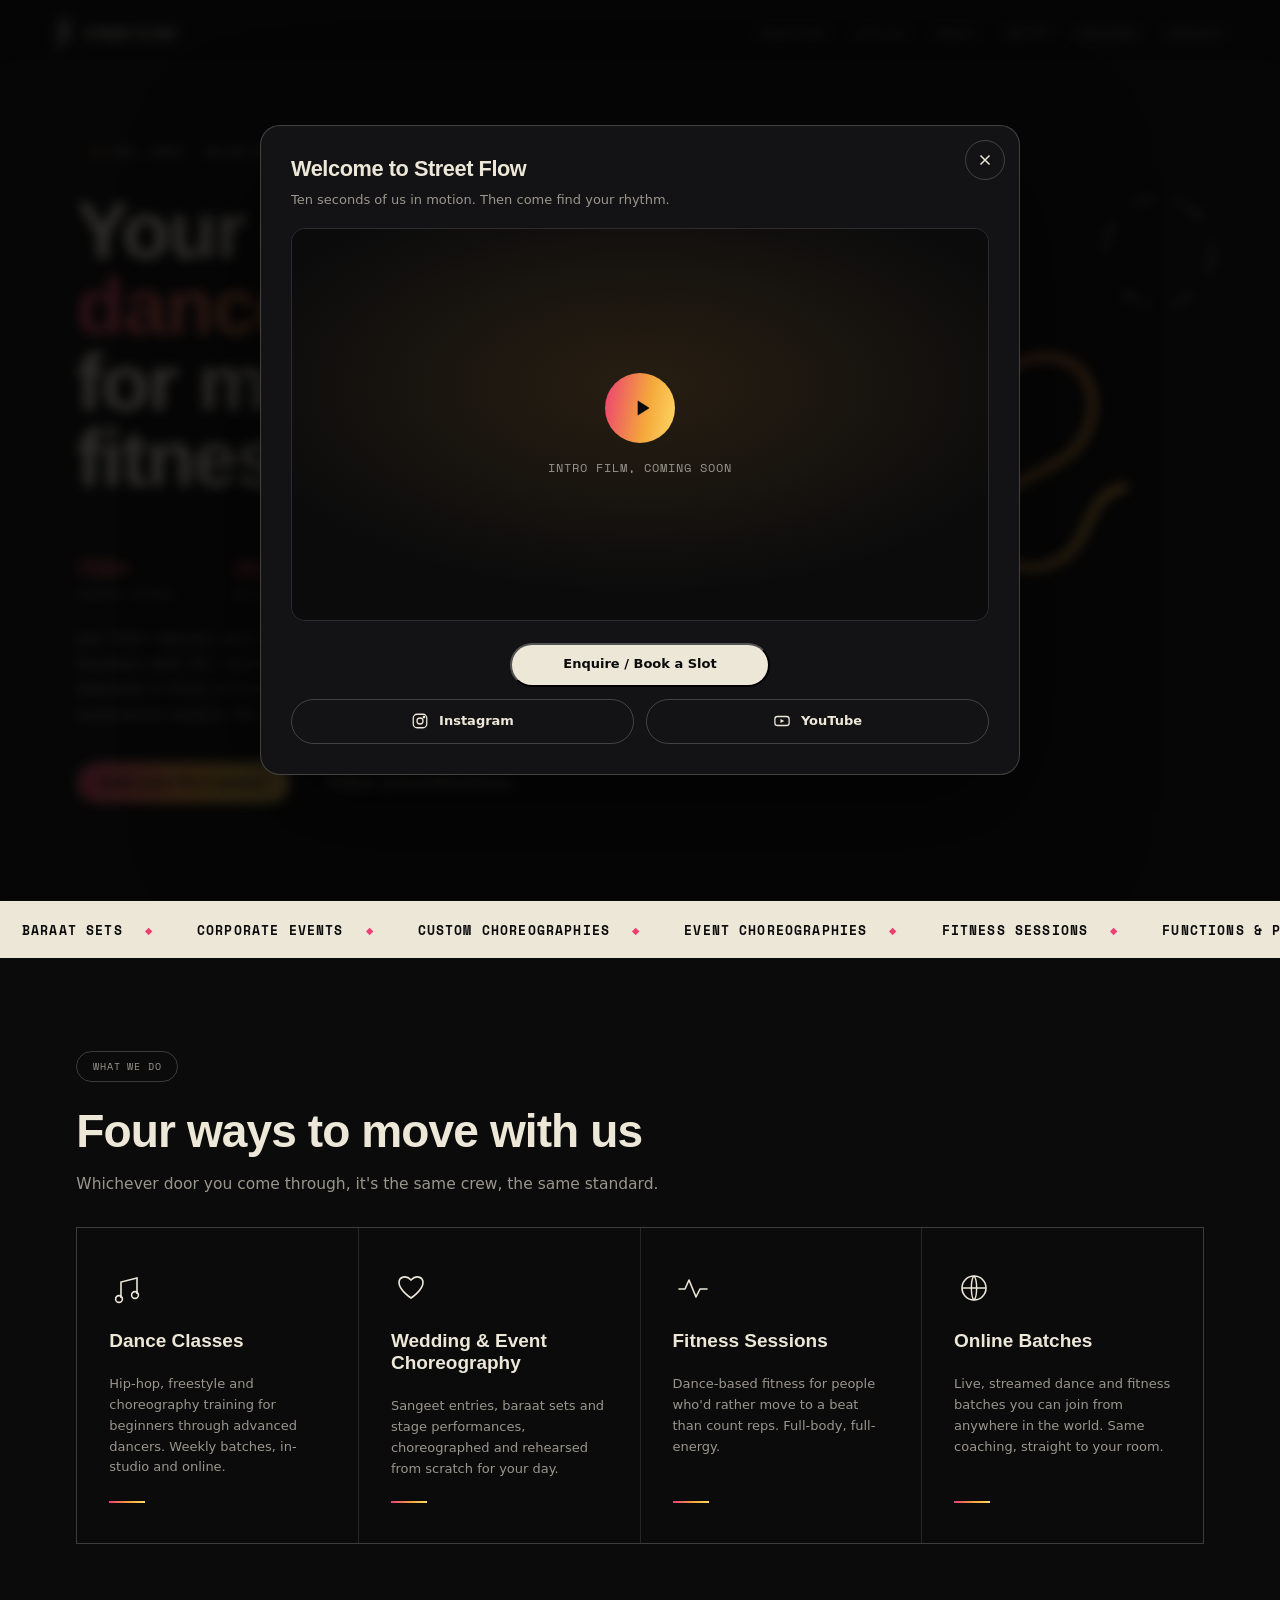
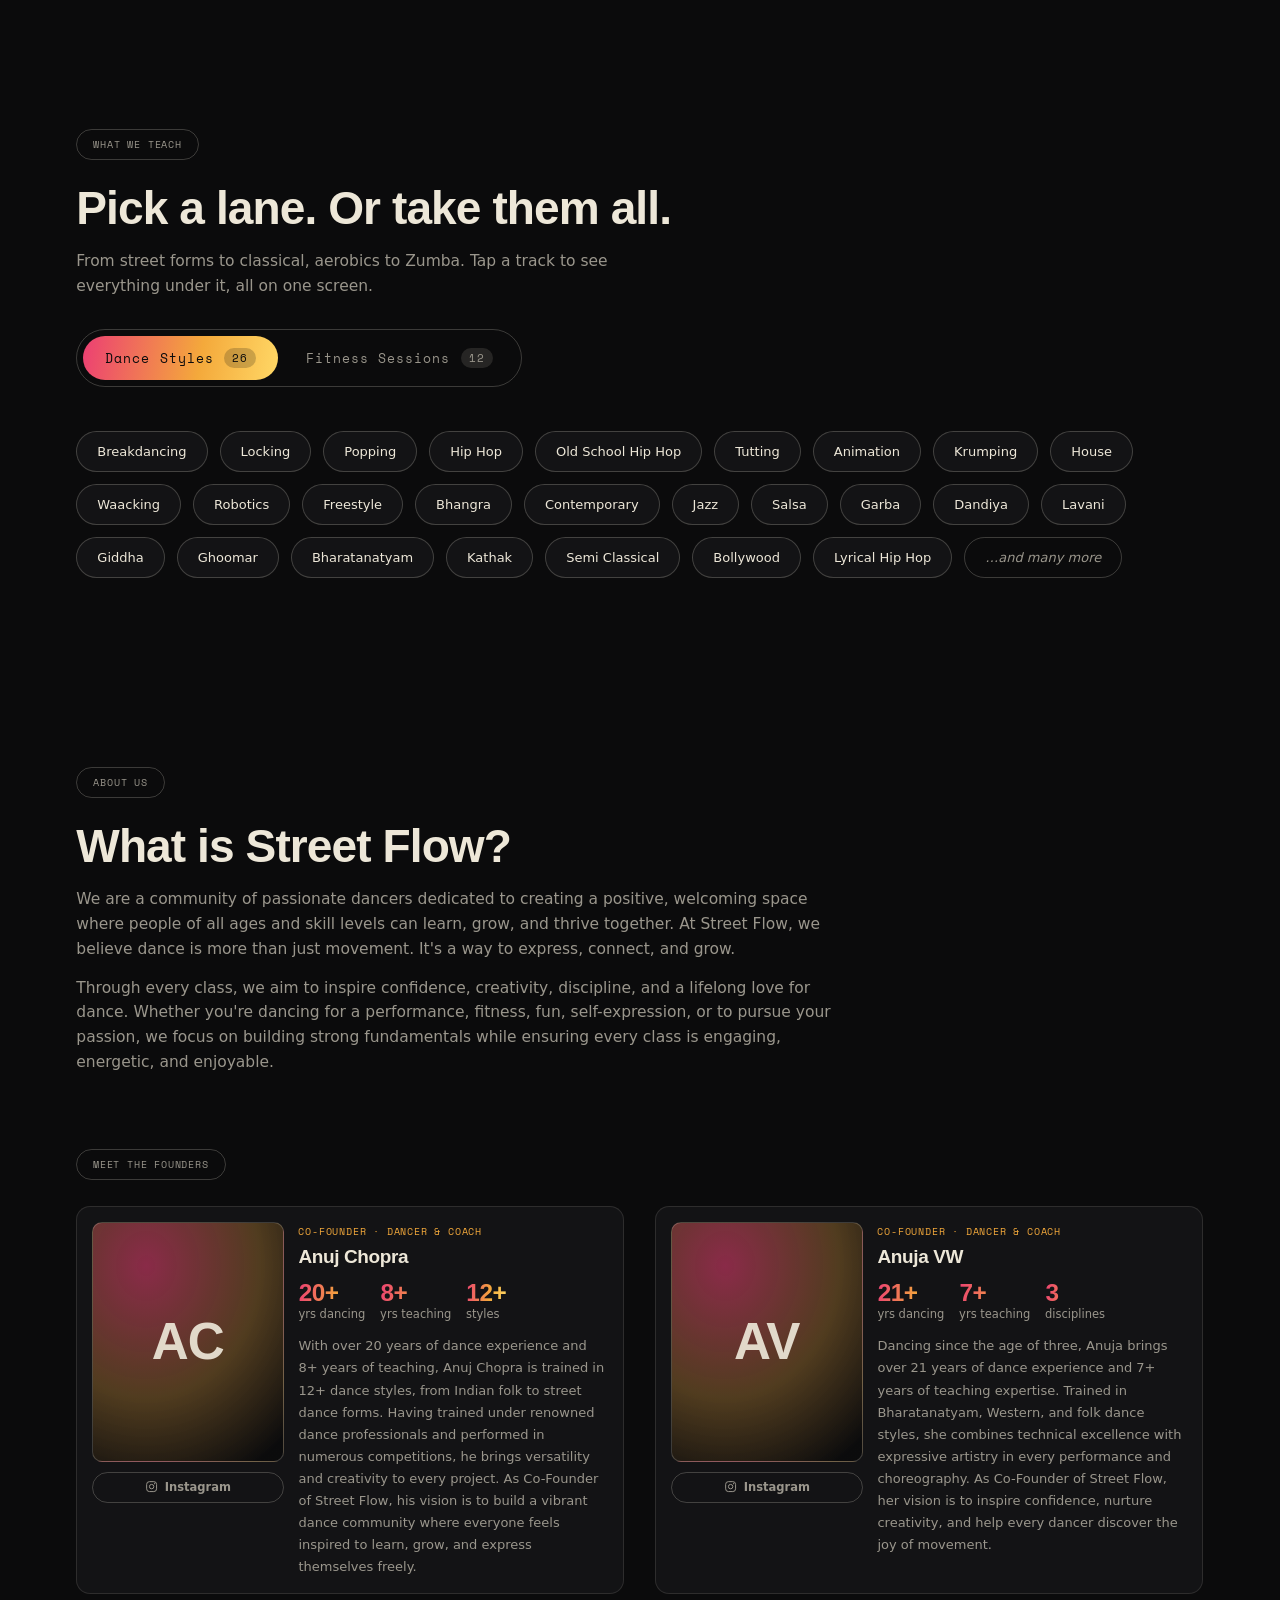
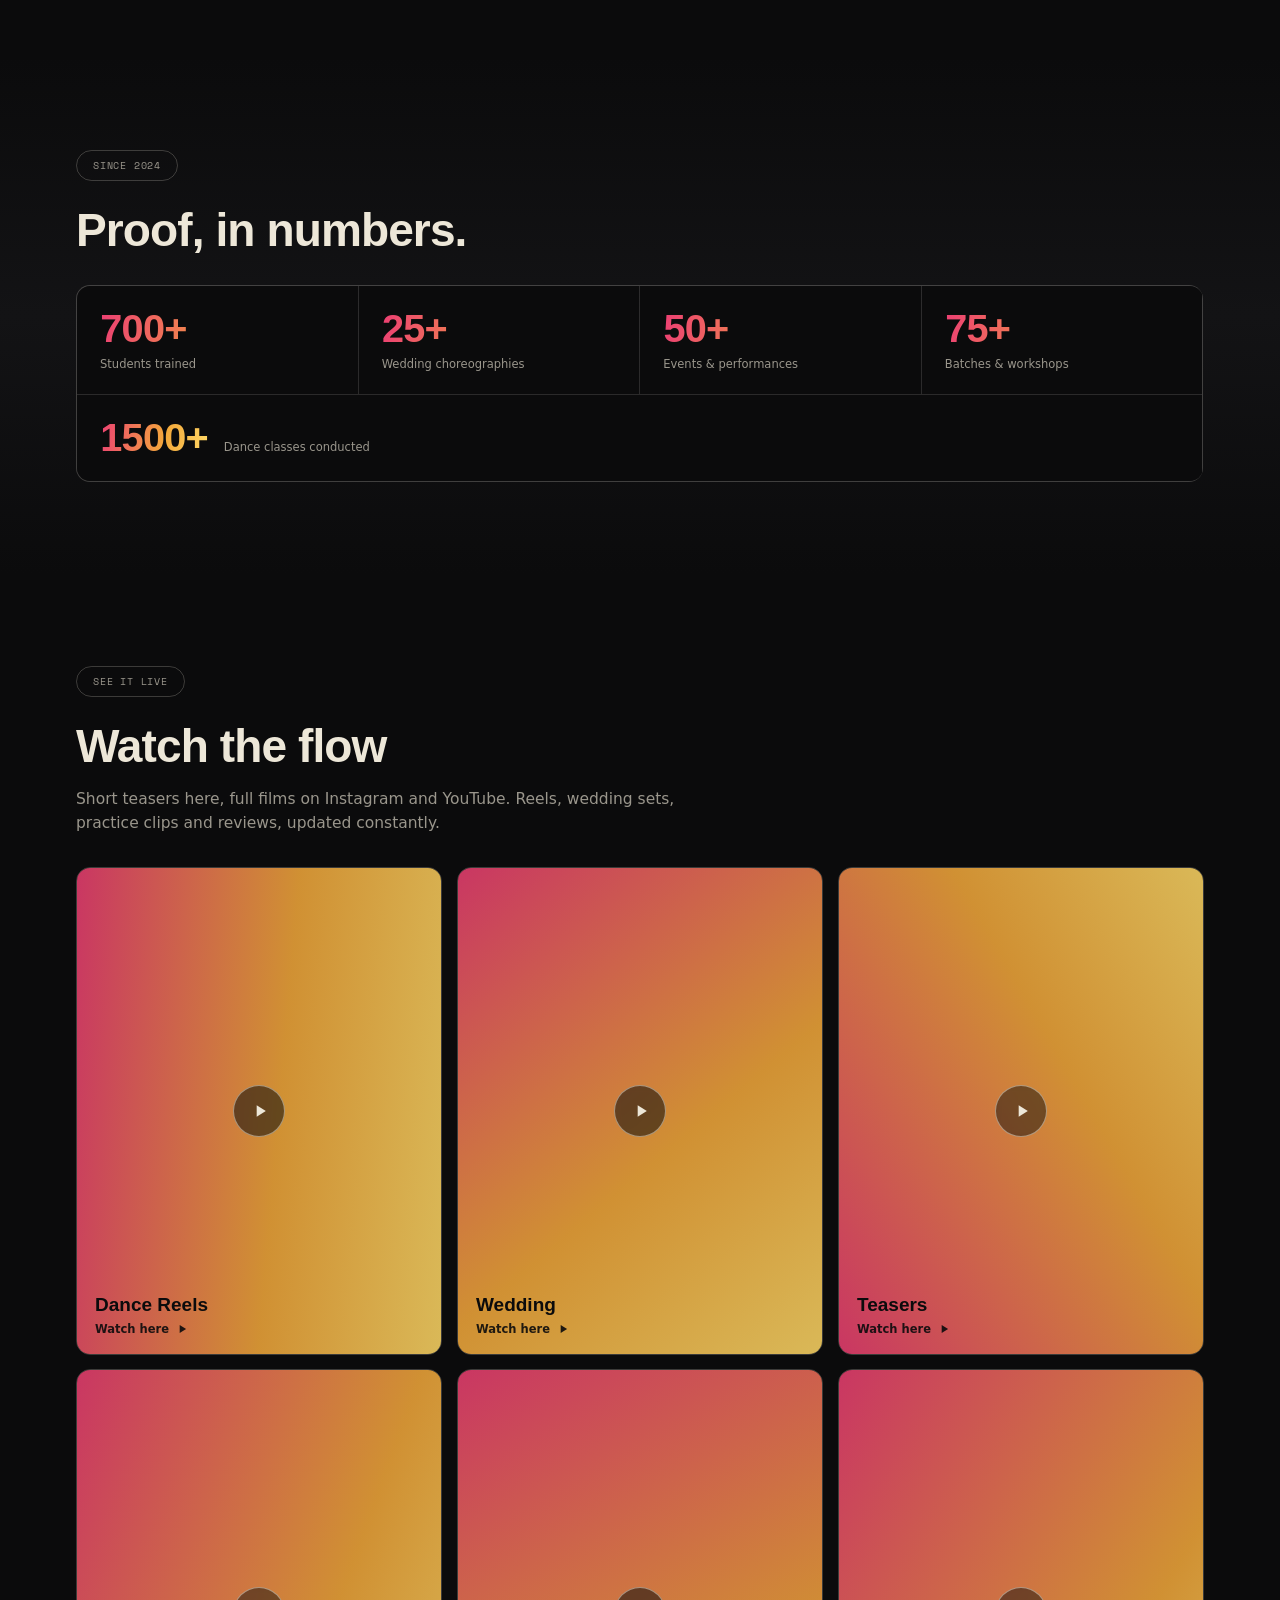
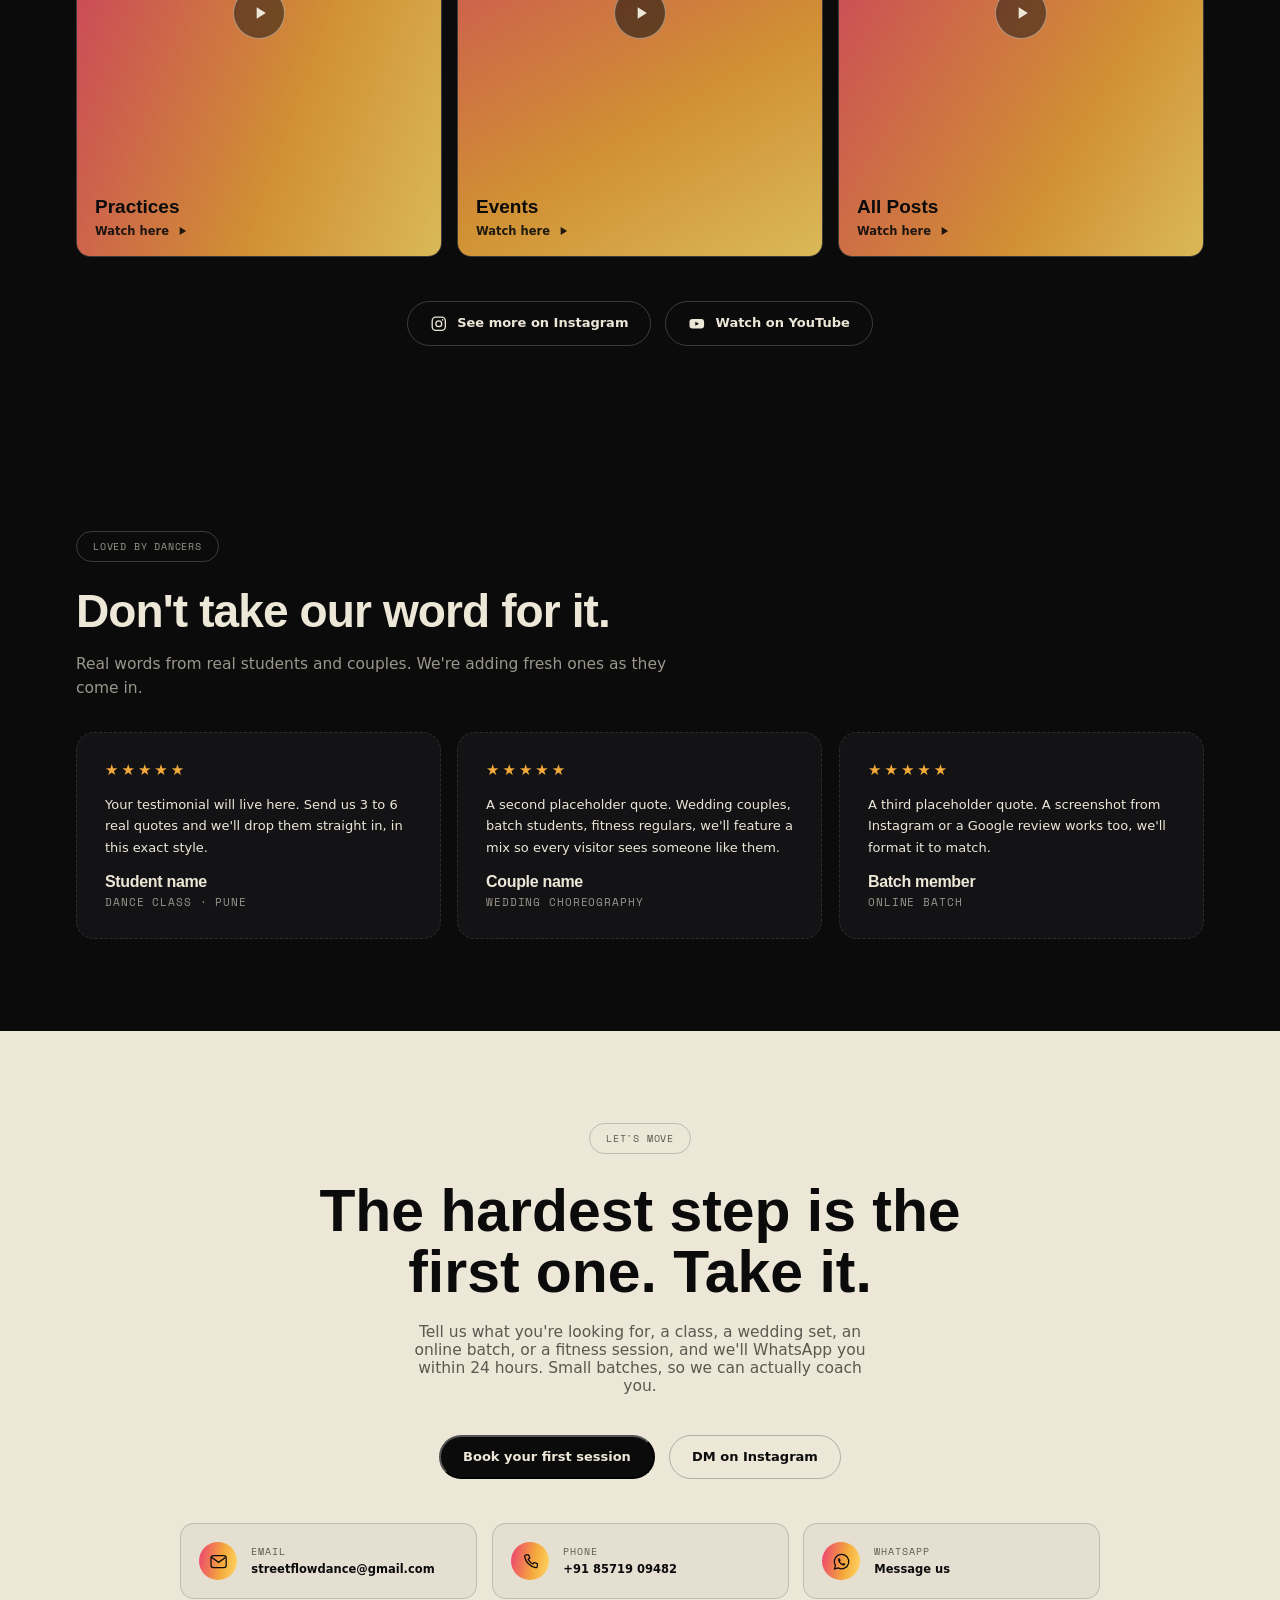
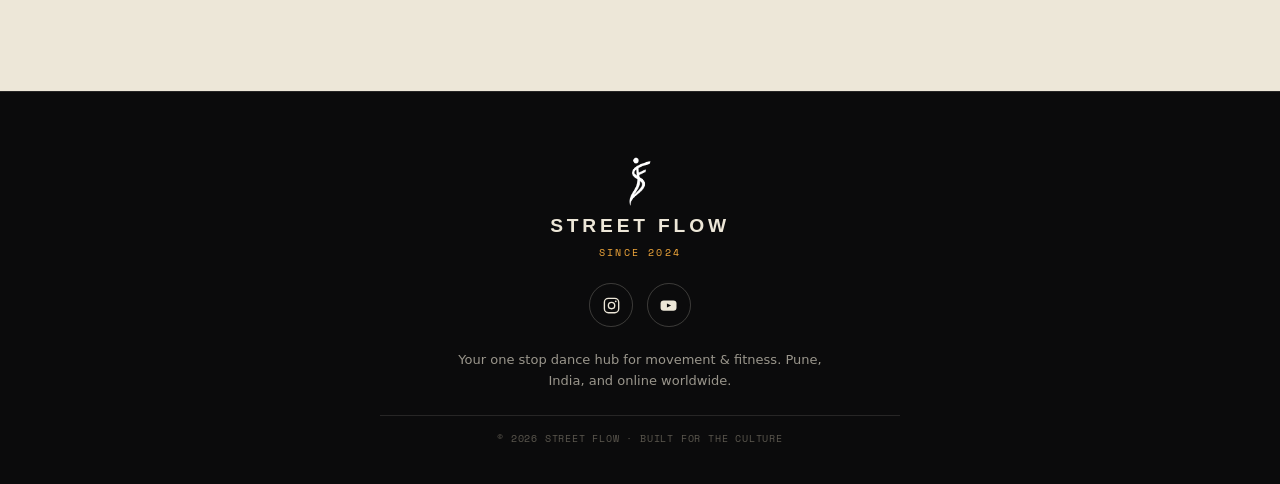
==== commit 92111d49: "Enquiry form overhaul, service marquee, founder socials, watch reels Enquiry form - Drop the promoti" ====
--- a/index.html
+++ b/index.html
@@ -124,12 +124,6 @@
       <h2 id="enquiryTitle" class="modal-title display">Let's get you moving.</h2>
       <p class="modal-lead">Tell us a little about you. It takes 20 seconds, and we'll WhatsApp you within 24 hours. No spam, no pressure, just the next step.</p>
 
-      <ul class="enquiry-proof mono" aria-hidden="true">
-        <li><b>700+</b> dancers trained</li>
-        <li><b>25+</b> weddings</li>
-        <li><b>Small batches</b>, limited slots</li>
-      </ul>
-
       <form class="enquiry-form" id="enquiryForm" novalidate>
         <!-- honeypot: humans never see it; bots fill it and get dropped -->
         <div class="hp" aria-hidden="true"><label>Leave this empty<input type="text" name="company" tabindex="-1" autocomplete="off"></label></div>
@@ -139,25 +133,90 @@
           <input id="ef-name" name="name" type="text" autocomplete="name" required placeholder="First name is enough">
         </div>
 
+        <div class="field">
+          <label for="ef-phone">Phone Number (with Country Code) <span class="req">*</span></label>
+          <div class="phone-row">
+            <select id="ef-cc" name="country_code" aria-label="Country dialling code">
+              <option value="+91" selected>India (+91)</option>
+              <option value="+93">Afghanistan (+93)</option>
+              <option value="+61">Australia (+61)</option>
+              <option value="+43">Austria (+43)</option>
+              <option value="+973">Bahrain (+973)</option>
+              <option value="+880">Bangladesh (+880)</option>
+              <option value="+32">Belgium (+32)</option>
+              <option value="+975">Bhutan (+975)</option>
+              <option value="+55">Brazil (+55)</option>
+              <option value="+1">Canada (+1)</option>
+              <option value="+86">China (+86)</option>
+              <option value="+357">Cyprus (+357)</option>
+              <option value="+420">Czechia (+420)</option>
+              <option value="+45">Denmark (+45)</option>
+              <option value="+20">Egypt (+20)</option>
+              <option value="+358">Finland (+358)</option>
+              <option value="+33">France (+33)</option>
+              <option value="+49">Germany (+49)</option>
+              <option value="+30">Greece (+30)</option>
+              <option value="+852">Hong Kong (+852)</option>
+              <option value="+36">Hungary (+36)</option>
+              <option value="+62">Indonesia (+62)</option>
+              <option value="+353">Ireland (+353)</option>
+              <option value="+972">Israel (+972)</option>
+              <option value="+39">Italy (+39)</option>
+              <option value="+81">Japan (+81)</option>
+              <option value="+254">Kenya (+254)</option>
+              <option value="+965">Kuwait (+965)</option>
+              <option value="+60">Malaysia (+60)</option>
+              <option value="+960">Maldives (+960)</option>
+              <option value="+230">Mauritius (+230)</option>
+              <option value="+52">Mexico (+52)</option>
+              <option value="+977">Nepal (+977)</option>
+              <option value="+31">Netherlands (+31)</option>
+              <option value="+64">New Zealand (+64)</option>
+              <option value="+234">Nigeria (+234)</option>
+              <option value="+47">Norway (+47)</option>
+              <option value="+968">Oman (+968)</option>
+              <option value="+92">Pakistan (+92)</option>
+              <option value="+63">Philippines (+63)</option>
+              <option value="+48">Poland (+48)</option>
+              <option value="+351">Portugal (+351)</option>
+              <option value="+974">Qatar (+974)</option>
+              <option value="+7">Russia (+7)</option>
+              <option value="+966">Saudi Arabia (+966)</option>
+              <option value="+65">Singapore (+65)</option>
+              <option value="+27">South Africa (+27)</option>
+              <option value="+82">South Korea (+82)</option>
+              <option value="+34">Spain (+34)</option>
+              <option value="+94">Sri Lanka (+94)</option>
+              <option value="+46">Sweden (+46)</option>
+              <option value="+41">Switzerland (+41)</option>
+              <option value="+886">Taiwan (+886)</option>
+              <option value="+255">Tanzania (+255)</option>
+              <option value="+66">Thailand (+66)</option>
+              <option value="+90">Turkey (+90)</option>
+              <option value="+256">Uganda (+256)</option>
+              <option value="+971">UAE (+971)</option>
+              <option value="+44">United Kingdom (+44)</option>
+              <option value="+1">United States (+1)</option>
+              <option value="+84">Vietnam (+84)</option>
+              <option value="+260">Zambia (+260)</option>
+            </select>
+            <input id="ef-phone" name="phone" type="tel" inputmode="tel" autocomplete="tel" required placeholder="Your number">
+          </div>
+        </div>
+
+        <div class="field">
+          <label for="ef-email">Email <span class="req">*</span></label>
+          <input id="ef-email" name="email" type="email" autocomplete="email" required placeholder="you@email.com">
+        </div>
+
         <div class="field-row">
-          <div class="field">
-            <label for="ef-phone">Phone / WhatsApp <span class="req">*</span></label>
-            <input id="ef-phone" name="phone" type="tel" inputmode="tel" autocomplete="tel" required placeholder="+91">
+          <div class="field field-sm">
+            <label for="ef-age">Age <span class="req">*</span></label>
+            <input id="ef-age" name="age" type="number" min="3" max="99" inputmode="numeric" required placeholder="e.g. 24">
           </div>
           <div class="field">
-            <label for="ef-email">Email <span class="opt">(optional)</span></label>
-            <input id="ef-email" name="email" type="email" autocomplete="email" placeholder="you@email.com">
-          </div>
-        </div>
-
-        <div class="field-row">
-          <div class="field field-sm">
-            <label for="ef-age">Age <span class="opt">(optional)</span></label>
-            <input id="ef-age" name="age" type="number" min="3" max="99" inputmode="numeric" placeholder="e.g. 24">
-          </div>
-          <div class="field">
-            <label for="ef-location">Location <span class="opt">(optional)</span></label>
-            <input id="ef-location" name="location" type="text" autocomplete="address-level2" placeholder="Pune / online / your city">
+            <label for="ef-location">Location <span class="req">*</span></label>
+            <input id="ef-location" name="location" type="text" autocomplete="address-level2" required placeholder="Pune / online / your city">
           </div>
         </div>
 
@@ -174,18 +233,6 @@
         </div>
 
         <div class="field">
-          <label for="ef-sessions">How many sessions? <span class="opt">(optional)</span></label>
-          <select id="ef-sessions" name="sessions">
-            <option value="" disabled selected>No idea yet is fine</option>
-            <option>Just trying it out</option>
-            <option>1 to 4 sessions</option>
-            <option>5 to 8 sessions</option>
-            <option>Ongoing / monthly batch</option>
-            <option>A full wedding package</option>
-          </select>
-        </div>
-
-        <div class="field">
           <label for="ef-message">Anything else? <span class="opt">(optional)</span></label>
           <textarea id="ef-message" name="message" rows="2" placeholder="Your goal, a date, a song, anything"></textarea>
         </div>
@@ -205,7 +252,7 @@
         <svg viewBox="0 0 24 24" fill="none" stroke="currentColor" stroke-width="2.2"><path d="M20 6L9 17l-5-5"/></svg>
       </div>
       <h2 class="display" id="successHeading" tabindex="-1">You're in.</h2>
-      <p>Got it. We'll WhatsApp you within 24 hours to lock your slot. While you wait, come see the crew move:</p>
+      <p>Got it. We'll WhatsApp you within 24 hours to book your slot. While you wait, come see the crew move:</p>
       <div class="pyramid-base success-links">
         <a class="btn btn-social" href="https://www.instagram.com/streetflowdance/" target="_blank" rel="noopener">
           <svg viewBox="0 0 24 24" fill="none" stroke="currentColor" stroke-width="1.7" aria-hidden="true"><rect x="3" y="3" width="18" height="18" rx="5"/><circle cx="12" cy="12" r="4"/><circle cx="17.3" cy="6.7" r="1"/></svg>
@@ -216,7 +263,7 @@
           YouTube
         </a>
       </div>
-      <button class="btn btn-ghost success-close" type="button" data-close-enquiry>Back to the site</button>
+      <button class="btn btn-light success-home" type="button">Go Back to Home Screen</button>
     </div>
   </div>
 </div>
@@ -263,7 +310,7 @@
           <li style="--i:2"><b class="display hero-num" data-count="50" data-suffix="+">0</b><span class="mono">events</span></li>
           <li style="--i:3"><b class="display hero-num" data-count="2024">0</b><span class="mono">since</span></li>
         </ul>
-        <p class="hero-sub">Join 700+ dancers who started exactly where you are. Learn from founders with 20+ years on the floor, in-studio in Pune or live online, anywhere in the world. No experience needed. No pressure. Just your first session.</p>
+        <p class="hero-sub">Join 700+ dancers who started exactly where you are. Learn from founders with 20+ years on the floor, at the comfort of your doorstep in Pune or live online anywhere in the world. No experience needed. No pressure. Just your first session.</p>
         <div class="hero-cta">
           <button class="btn btn-primary" type="button" data-enquire>Book your first session</button>
           <a href="https://www.instagram.com/streetflowdance/" target="_blank" rel="noopener" class="btn btn-ghost">Follow @streetflowdance</a>
@@ -294,8 +341,8 @@
 
   <div class="marquee-band mono" aria-hidden="true">
     <div class="marquee-track">
-      <span>Dance Reels</span><span>Wedding</span><span>Teasers</span><span>Practices</span><span>Reviews</span><span>Events</span><span>Celeb Interactions</span>
-      <span>Dance Reels</span><span>Wedding</span><span>Teasers</span><span>Practices</span><span>Reviews</span><span>Events</span><span>Celeb Interactions</span>
+      <span>Baraat Sets</span><span>Corporate Events</span><span>Custom Choreographies</span><span>Event Choreographies</span><span>Fitness Sessions</span><span>Functions &amp; Programs</span><span>Instagram Dance Reels</span><span>Kids Dance Classes</span><span>Ladies Dance Batches</span><span>Live Online Batches</span><span>Normal Zumba Classes</span><span>Personal Dance Classes</span><span>Regular Dance Batches</span><span>Sangeet Night Preparations</span><span>Stage Performances</span><span>Video Tutorials</span><span>Workshops</span>
+      <span>Baraat Sets</span><span>Corporate Events</span><span>Custom Choreographies</span><span>Event Choreographies</span><span>Fitness Sessions</span><span>Functions &amp; Programs</span><span>Instagram Dance Reels</span><span>Kids Dance Classes</span><span>Ladies Dance Batches</span><span>Live Online Batches</span><span>Normal Zumba Classes</span><span>Personal Dance Classes</span><span>Regular Dance Batches</span><span>Sangeet Night Preparations</span><span>Stage Performances</span><span>Video Tutorials</span><span>Workshops</span>
     </div>
   </div>
 
@@ -351,7 +398,7 @@
           Dance Styles <span class="track-count" id="count-dance">26</span>
         </button>
         <button class="track-tab" role="tab" id="tab-fitness" aria-selected="false" aria-controls="panel-fitness" tabindex="-1">
-          Fitness Sessions <span class="track-count" id="count-fitness">10</span>
+          Fitness Sessions <span class="track-count" id="count-fitness">12</span>
         </button>
         <span class="track-underline" aria-hidden="true"></span>
       </div>
@@ -372,10 +419,11 @@
 
       <div class="track-panel" id="panel-fitness" role="tabpanel" aria-labelledby="tab-fitness" tabindex="0" hidden>
         <ul class="chip-grid" data-track="fitness">
-          <li class="chip">Aerobics</li><li class="chip">Circuits</li><li class="chip">Bollyhop</li>
-          <li class="chip">Crossfit</li><li class="chip">Zumba</li><li class="chip">Functional Workout</li>
-          <li class="chip">Freestyle Hip-Hop</li><li class="chip">Bhangra &amp; Folk</li><li class="chip">Pilates</li>
-          <li class="chip">Stretching</li><li class="chip chip-more">…and many more</li>
+          <li class="chip">Aerobics</li><li class="chip">Bhangra &amp; Folk</li><li class="chip">Body Weight Exercises</li>
+          <li class="chip">Bollyhop</li><li class="chip">Circuits</li><li class="chip">Crossfit</li>
+          <li class="chip">Freestyle Hip-Hop</li><li class="chip">Functional Workout</li><li class="chip">Pilates</li>
+          <li class="chip">Stretching</li><li class="chip">Weight Training</li><li class="chip">Zumba</li>
+          <li class="chip chip-more">…and many more</li>
         </ul>
       </div>
     </div>
@@ -397,7 +445,13 @@
       <span class="eyebrow mono founders-eyebrow" data-reveal>Meet the founders</span>
       <div class="founders-grid">
         <article class="founder-card" data-reveal style="--d:0ms">
-          <div class="founder-photo" data-todo="photo-anuj" aria-hidden="true"><span class="founder-initials display">AC</span></div>
+          <div class="founder-media">
+            <div class="founder-photo" data-todo="photo-anuj" aria-hidden="true"><span class="founder-initials display">AC</span></div>
+            <a class="founder-ig" href="https://www.instagram.com/_anuj_chopra?igsh=MW0zZHRybW1ib3M2aw==" target="_blank" rel="noopener" aria-label="Anuj Chopra on Instagram">
+              <svg viewBox="0 0 24 24" fill="none" stroke="currentColor" stroke-width="1.8" aria-hidden="true"><rect x="3" y="3" width="18" height="18" rx="5"/><circle cx="12" cy="12" r="4"/><circle cx="17.3" cy="6.7" r="1.1" fill="currentColor" stroke="none"/></svg>
+              <span>Instagram</span>
+            </a>
+          </div>
           <div class="founder-body">
             <span class="founder-role mono">Co-Founder · Dancer &amp; Coach</span>
             <h3 class="founder-name display">Anuj Chopra</h3>
@@ -411,7 +465,13 @@
         </article>
 
         <article class="founder-card" data-reveal style="--d:140ms">
-          <div class="founder-photo" data-todo="photo-anuja" aria-hidden="true"><span class="founder-initials display">AV</span></div>
+          <div class="founder-media">
+            <div class="founder-photo" data-todo="photo-anuja" aria-hidden="true"><span class="founder-initials display">AV</span></div>
+            <a class="founder-ig" href="https://www.instagram.com/no_pretence?igsh=MW96ZHdwc3VwN2w3OA%3D%3D&amp;utm_source=qr" target="_blank" rel="noopener" aria-label="Anuja VW on Instagram">
+              <svg viewBox="0 0 24 24" fill="none" stroke="currentColor" stroke-width="1.8" aria-hidden="true"><rect x="3" y="3" width="18" height="18" rx="5"/><circle cx="12" cy="12" r="4"/><circle cx="17.3" cy="6.7" r="1.1" fill="currentColor" stroke="none"/></svg>
+              <span>Instagram</span>
+            </a>
+          </div>
           <div class="founder-body">
             <span class="founder-role mono">Co-Founder · Dancer &amp; Coach</span>
             <h3 class="founder-name display">Anuja VW</h3>
--- a/styles.css
+++ b/styles.css
@@ -289,7 +289,8 @@
 }
 .marquee-track{
   display:inline-flex;
-  animation:scroll 32s linear infinite;
+  /* duration scales with the length of the list so the pixel speed stays calm */
+  animation:scroll 78s linear infinite;
 }
 .marquee-band:hover .marquee-track{ animation-play-state:paused; }
 @keyframes scroll{ from{ transform:translateX(0); } to{ transform:translateX(-50%); } }
@@ -479,6 +480,17 @@
   transition:border-color .4s var(--ease), transform .4s var(--ease);
 }
 .founder-card:hover{ border-color:var(--line-strong); transform:translateY(-4px); }
+/* photo plus the founder's Instagram link, stacked in the left column */
+.founder-media{ display:flex; flex-direction:column; gap:10px; min-width:0; }
+.founder-ig{
+  display:inline-flex; align-items:center; justify-content:center; gap:7px;
+  padding:8px 12px; border-radius:100px;
+  border:1px solid var(--line-strong); color:var(--ash);
+  font-size:var(--fs-xs); font-weight:600; line-height:1;
+  transition:color .3s var(--ease), border-color .3s var(--ease), background .3s var(--ease), transform .3s var(--ease);
+}
+.founder-ig svg{ width:1.15em; height:1.15em; flex:none; }
+.founder-ig:hover{ color:var(--ink); background:var(--flow-gradient); border-color:transparent; transform:translateY(-2px); }
 .founder-photo{
   position:relative; aspect-ratio:4/5; border-radius:calc(var(--radius) - 4px); overflow:hidden;
   border:1px solid var(--line-strong);
@@ -537,7 +549,7 @@
 @media (max-width:780px){
   /* founders keep sitting side by side, but stack photo over text inside each card */
   .founder-card{ grid-template-columns:1fr; }
-  .founder-photo{ max-width:150px; }
+  .founder-media{ max-width:150px; }
 }
 @media (max-width:600px){
   /* below this a two-up founder column cannot hold a readable paragraph */
@@ -662,6 +674,14 @@
 .enquiry-form select:required:invalid{ color:var(--ash-dark); }
 .enquiry-form option{ color:var(--bone); background:var(--ink-2); }
 .enquiry-form textarea{ resize:vertical; min-height:54px; }
+/* country dialling code beside the number */
+.phone-row{ display:flex; gap:10px; align-items:stretch; }
+.phone-row select{ flex:0 0 clamp(118px,34%,168px); width:auto; min-width:0; padding-right:32px; background-position:right 9px center; }
+.phone-row input{ flex:1 1 auto; min-width:0; }
+@media (max-width:420px){
+  .phone-row{ flex-direction:column; }
+  .phone-row select{ flex:1 1 auto; width:100%; }
+}
 .enquiry-form .field.field-error input,
 .enquiry-form .field.field-error select{ border-color:#ff7a90; box-shadow:0 0 0 3px rgba(255,122,144,.15); }
 .hp{ position:absolute; left:-9999px; width:1px; height:1px; overflow:hidden; }
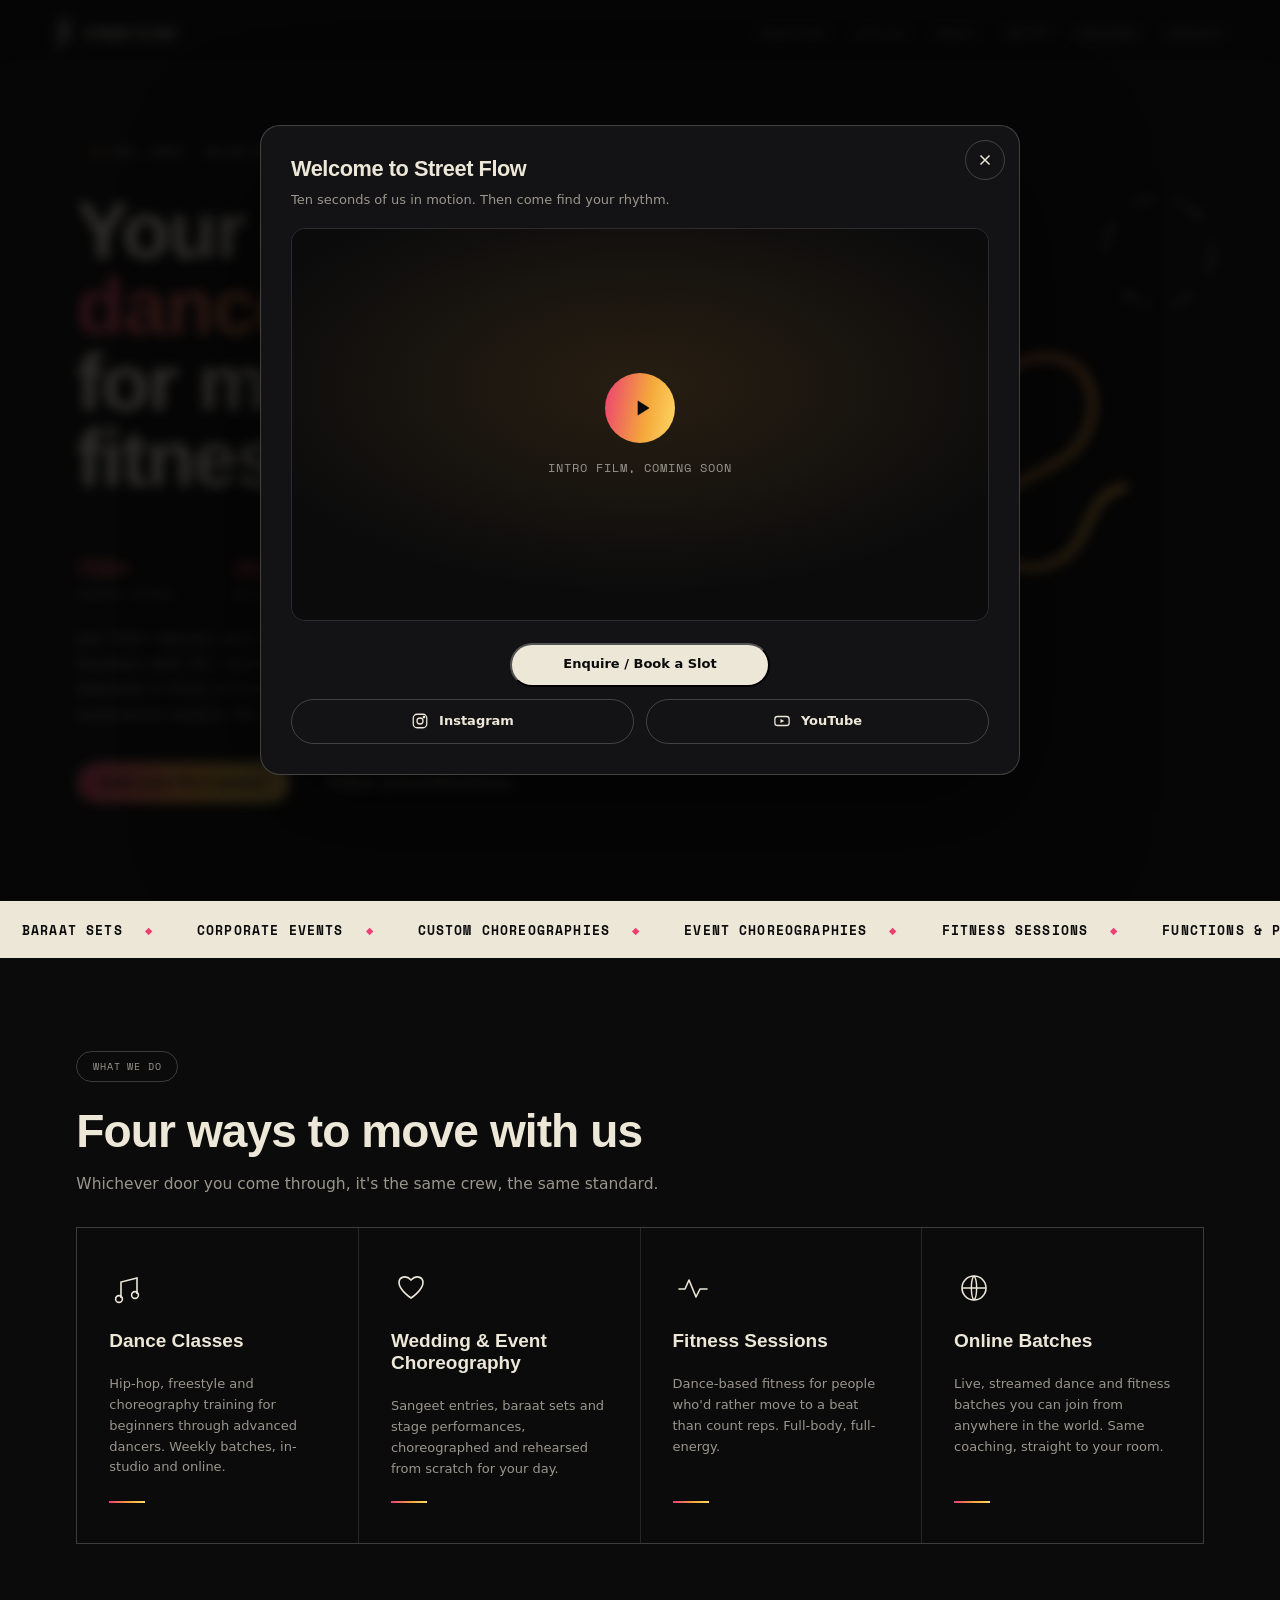
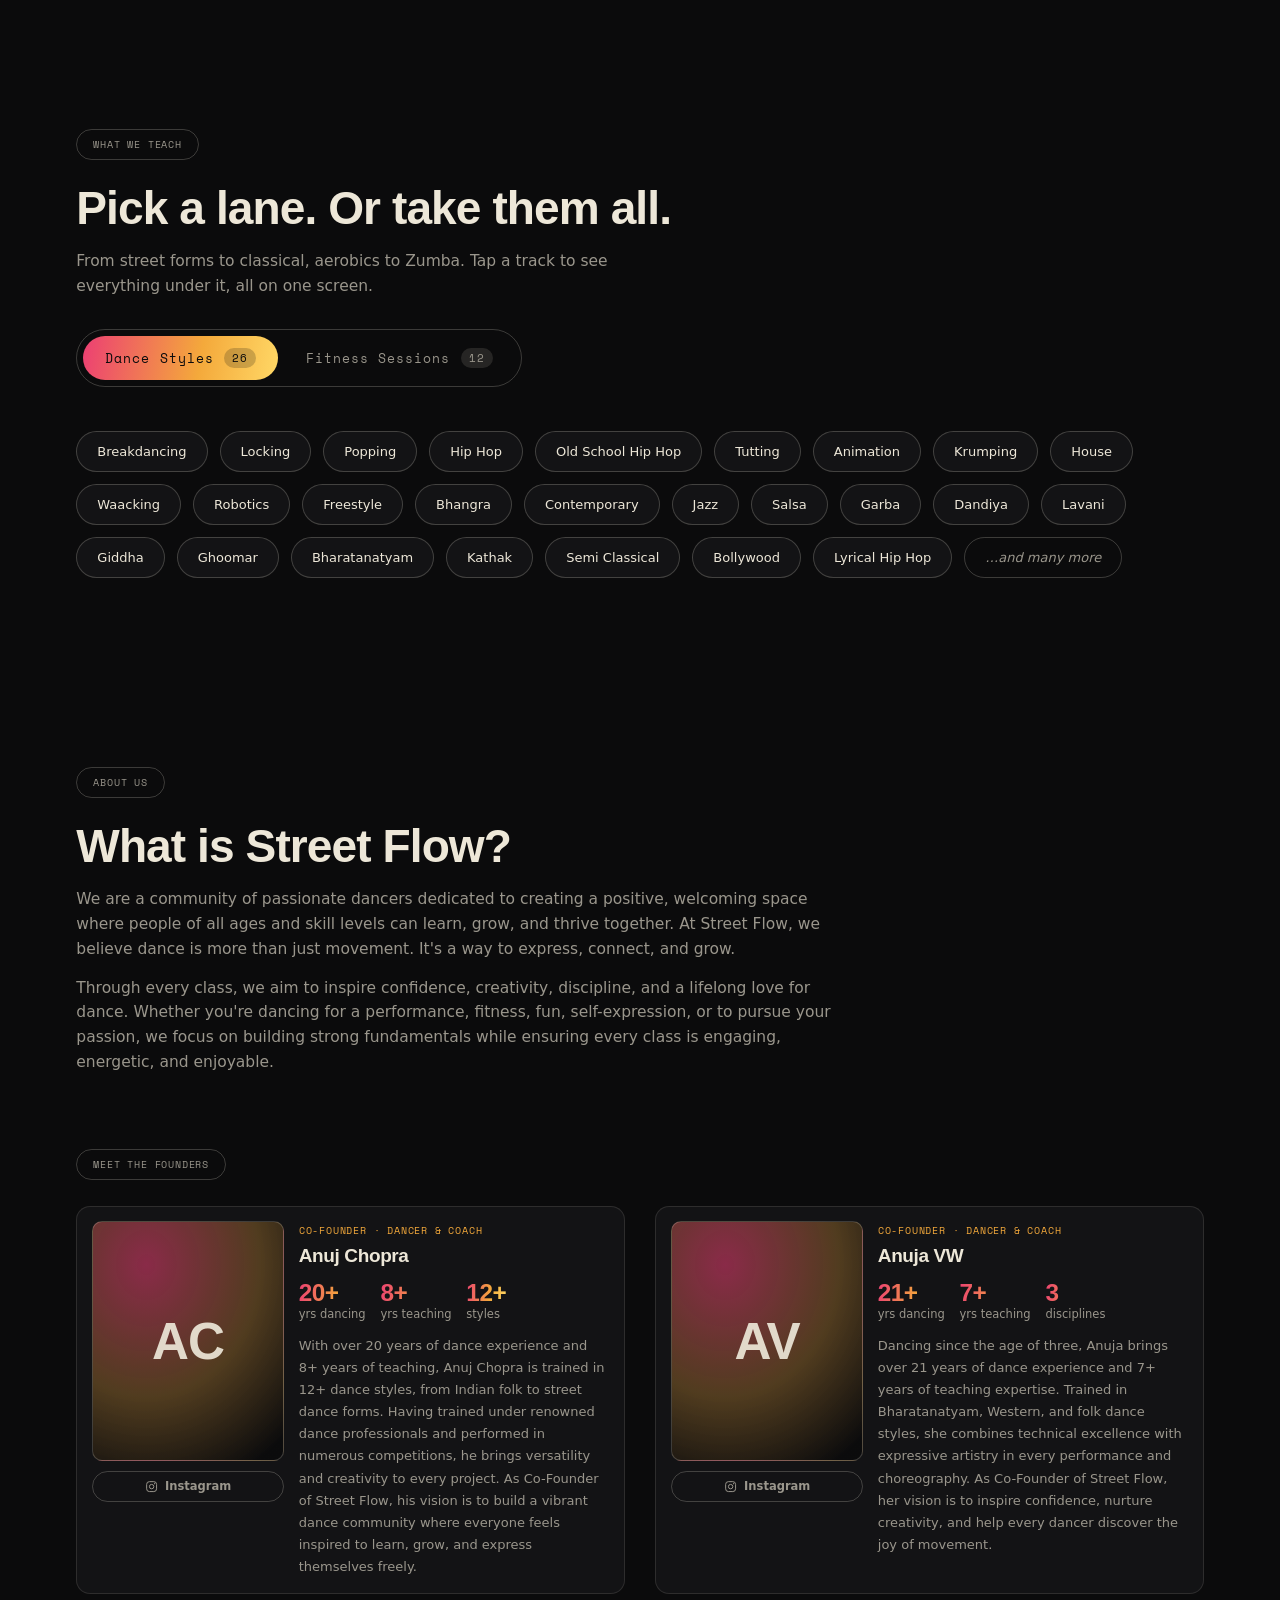
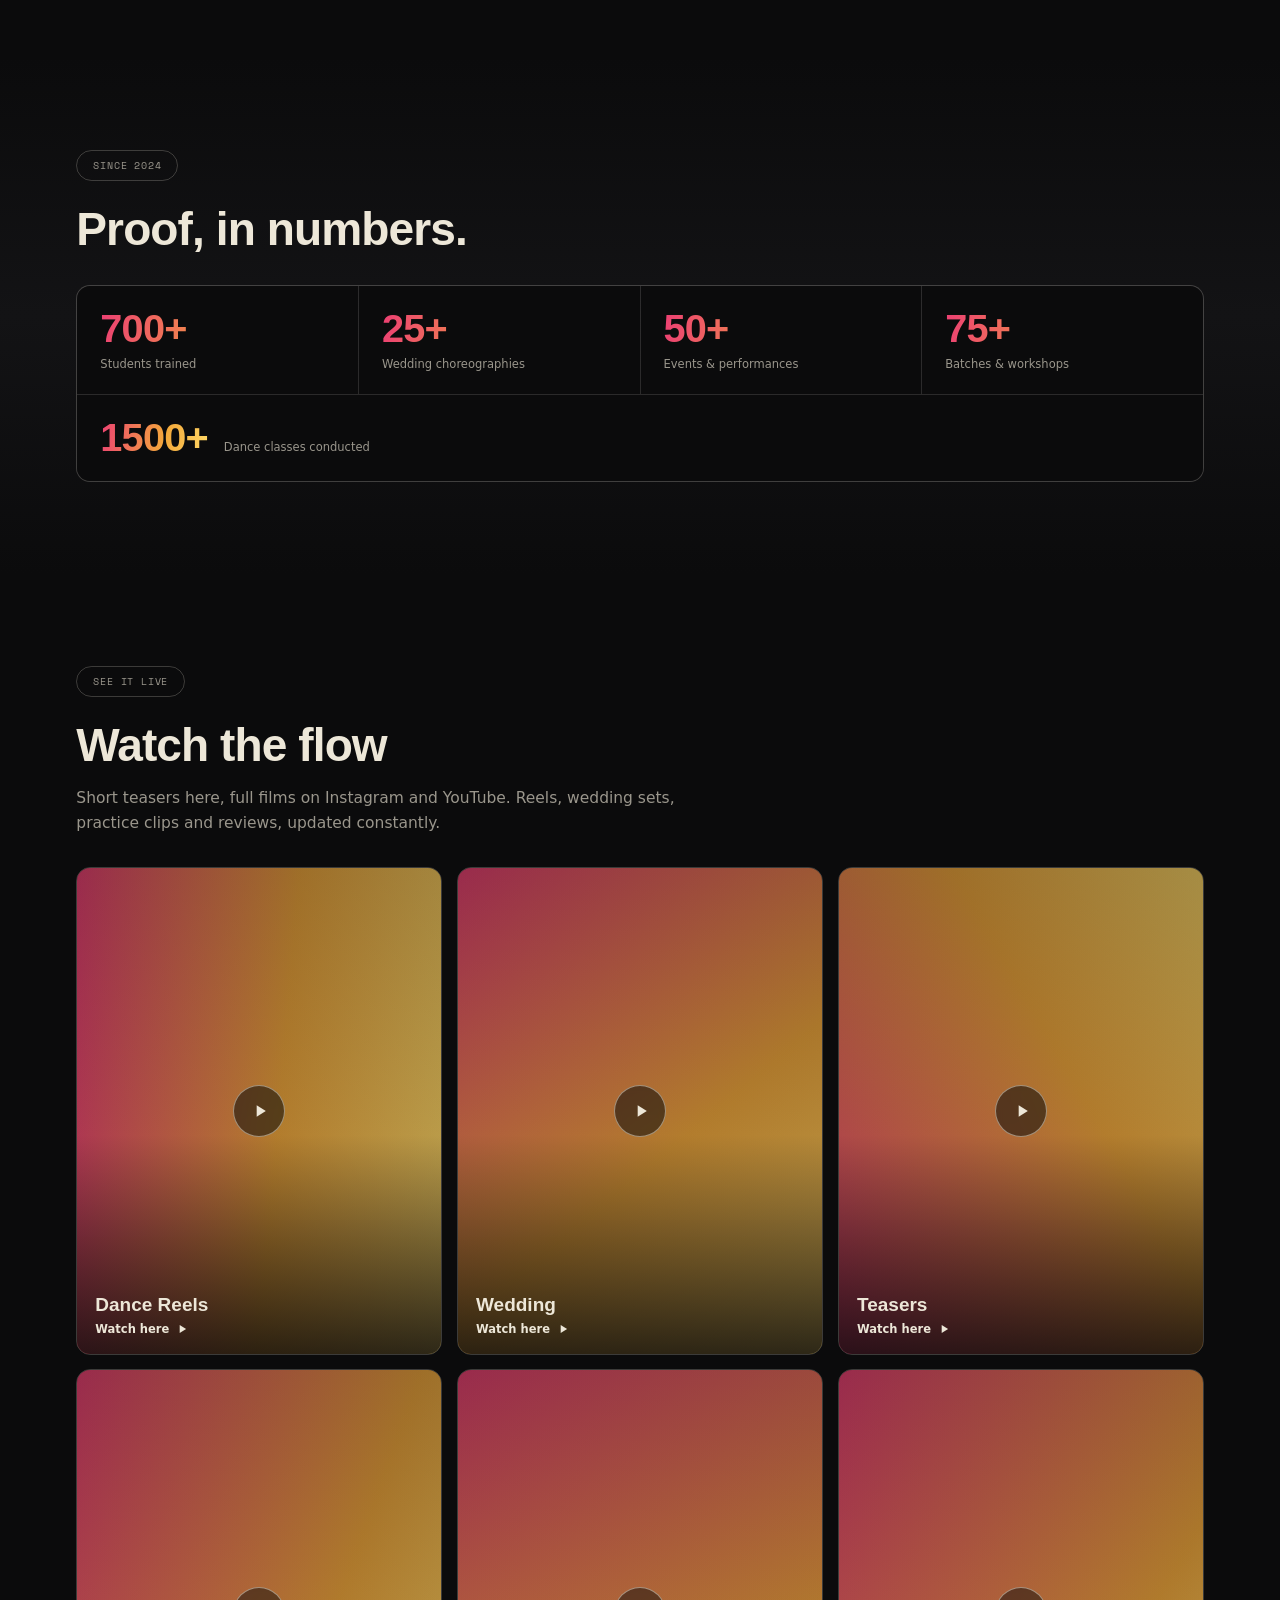
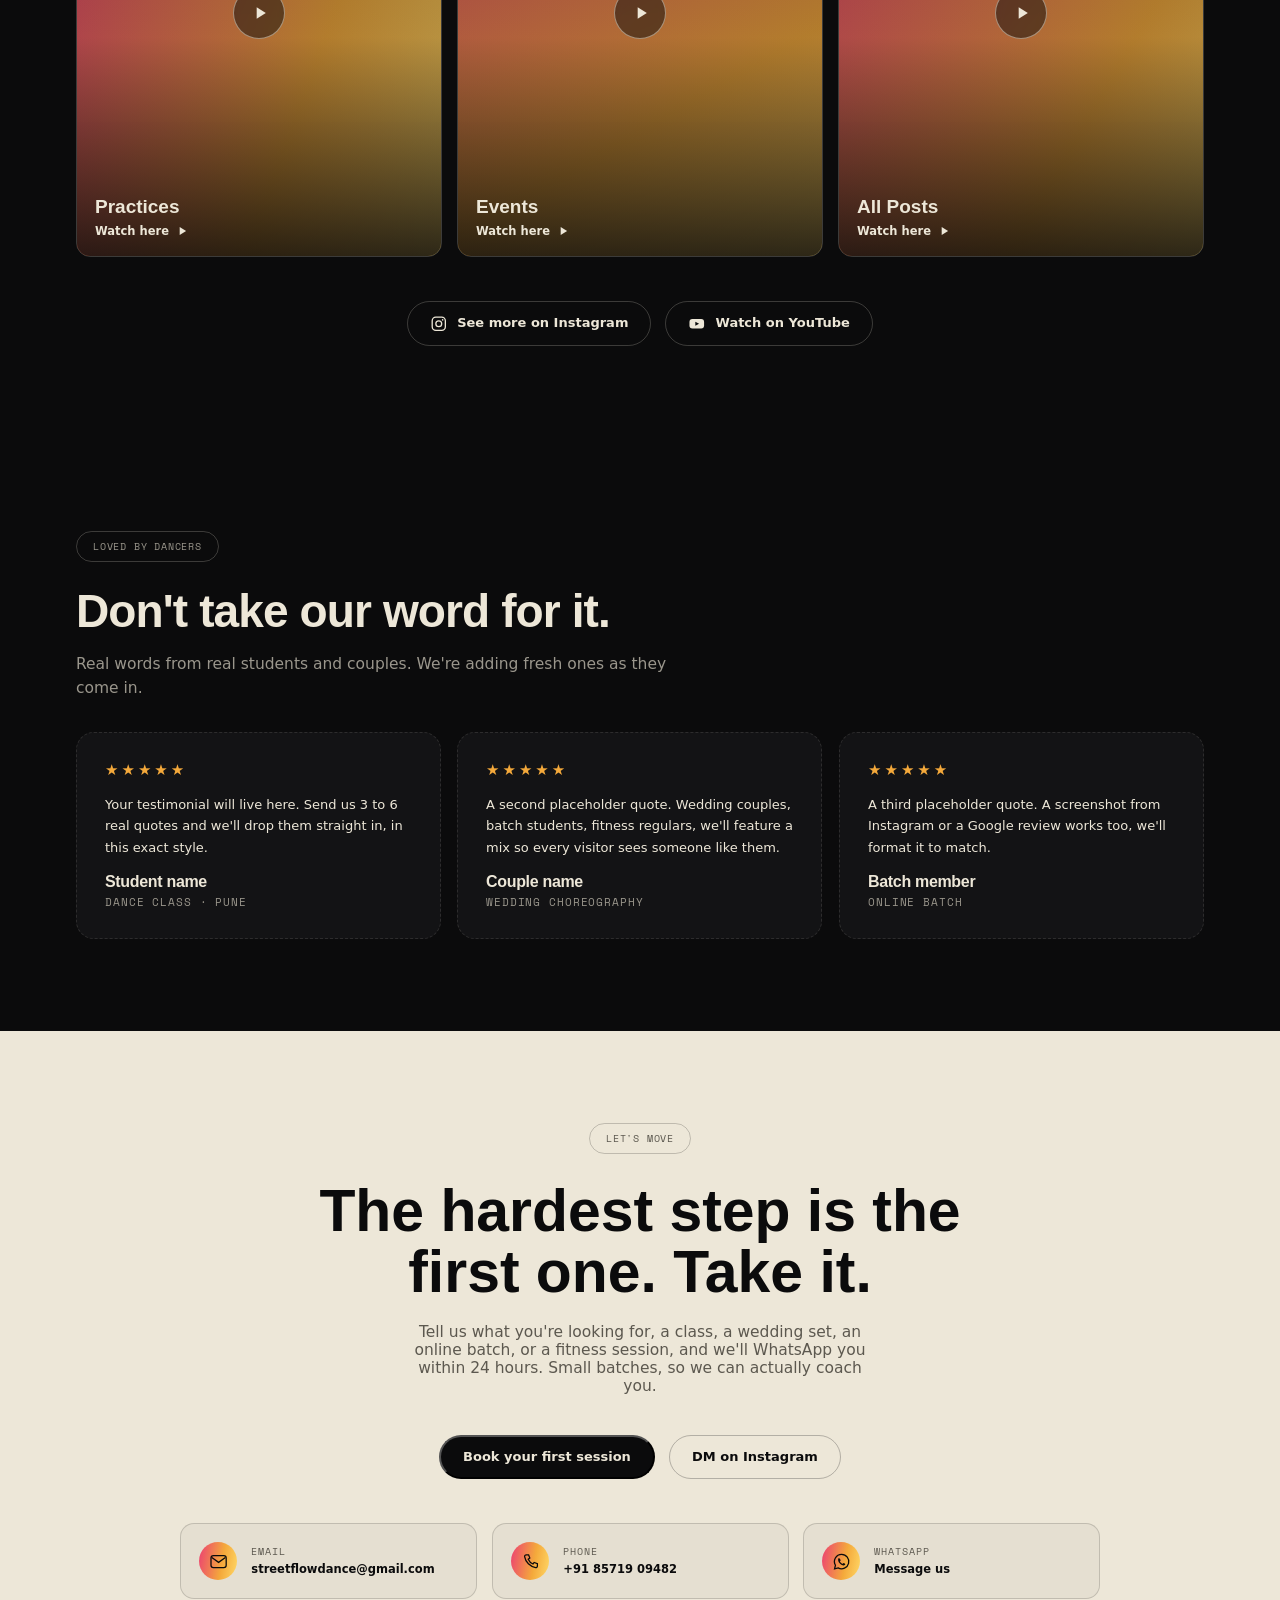
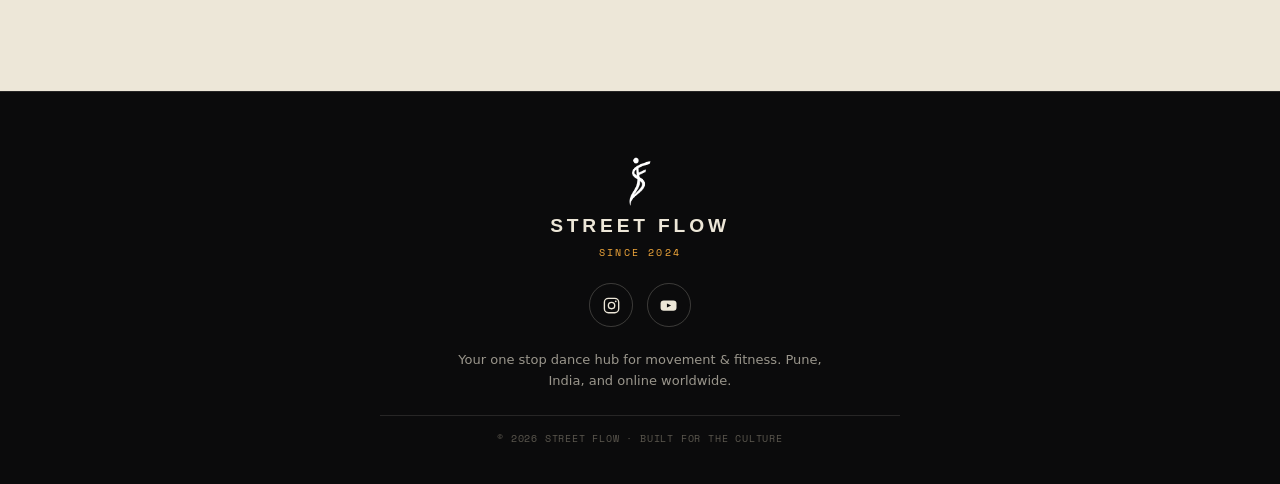
==== commit 0f677478: "Add embed diagnostic and soften the blocked-reel dead end Three of the six tiles open Instagram rath" ====
--- a/index.html
+++ b/index.html
@@ -101,6 +101,7 @@
     </button>
     <h2 id="watchModalTitle" class="modal-title display">Watch</h2>
     <div class="watch-stage" id="watchStage"></div>
+    <p class="watch-hint mono">Instagram blocks some reels from playing outside the app. If this one will not start, open it below.</p>
     <div class="watch-modal-actions">
       <a class="btn btn-social" id="watchOpenLink" href="https://www.instagram.com/streetflowdance/" target="_blank" rel="noopener">
         <svg viewBox="0 0 24 24" fill="none" stroke="currentColor" stroke-width="1.7" aria-hidden="true"><rect x="3" y="3" width="18" height="18" rx="5"/><circle cx="12" cy="12" r="4"/><circle cx="17.3" cy="6.7" r="1"/></svg>
--- a/styles.css
+++ b/styles.css
@@ -731,6 +731,24 @@
 .watch-card.has-media .go{ color:rgba(237,231,216,.92); }
 .watch-cta{ display:flex; gap:14px; justify-content:center; margin-top:44px; flex-wrap:wrap; }
 
+/* the reel's own cover frame, cropped into the tile.
+   pointer-events:none keeps the click on the tile, so it still opens the player.
+   It fades in only once loaded; until then the flame gradient shows through. */
+.tile-embed{
+  position:absolute; inset:0; overflow:hidden;
+  pointer-events:none; user-select:none;
+  opacity:0; transition:opacity .7s var(--ease);
+}
+.tile-embed.is-ready{ opacity:1; }
+.tile-embed iframe{ position:absolute; border:0; display:block; }
+/* a touch of contrast so the label and play badge stay readable over any cover */
+.watch-card.has-cover .label,
+.watch-card.has-cover .go{ color:var(--bone); position:relative; z-index:2; }
+.tile-embed.is-ready::after{
+  content:''; position:absolute; inset:0;
+  background:linear-gradient(to top, rgba(8,8,9,.82), rgba(8,8,9,.15) 45%, rgba(8,8,9,.25));
+}
+
 /* play badge on tiles that open the on-site player */
 .watch-play{
   position:absolute; top:50%; left:50%; transform:translate(-50%,-50%);
@@ -751,7 +769,8 @@
   background:#fff; border:1px solid var(--line);
 }
 .watch-stage iframe{ width:100%; height:100%; border:0; display:block; }
-.watch-modal-actions{ display:flex; gap:12px; margin-top:18px; flex-wrap:wrap; }
+.watch-hint{ font-size:var(--fs-mono); color:var(--ash-dark); line-height:1.5; margin-top:12px; text-align:center; }
+.watch-modal-actions{ display:flex; gap:12px; margin-top:14px; flex-wrap:wrap; }
 .watch-modal-actions .btn{ flex:1; justify-content:center; white-space:nowrap; }
 
 @media (max-width:560px){
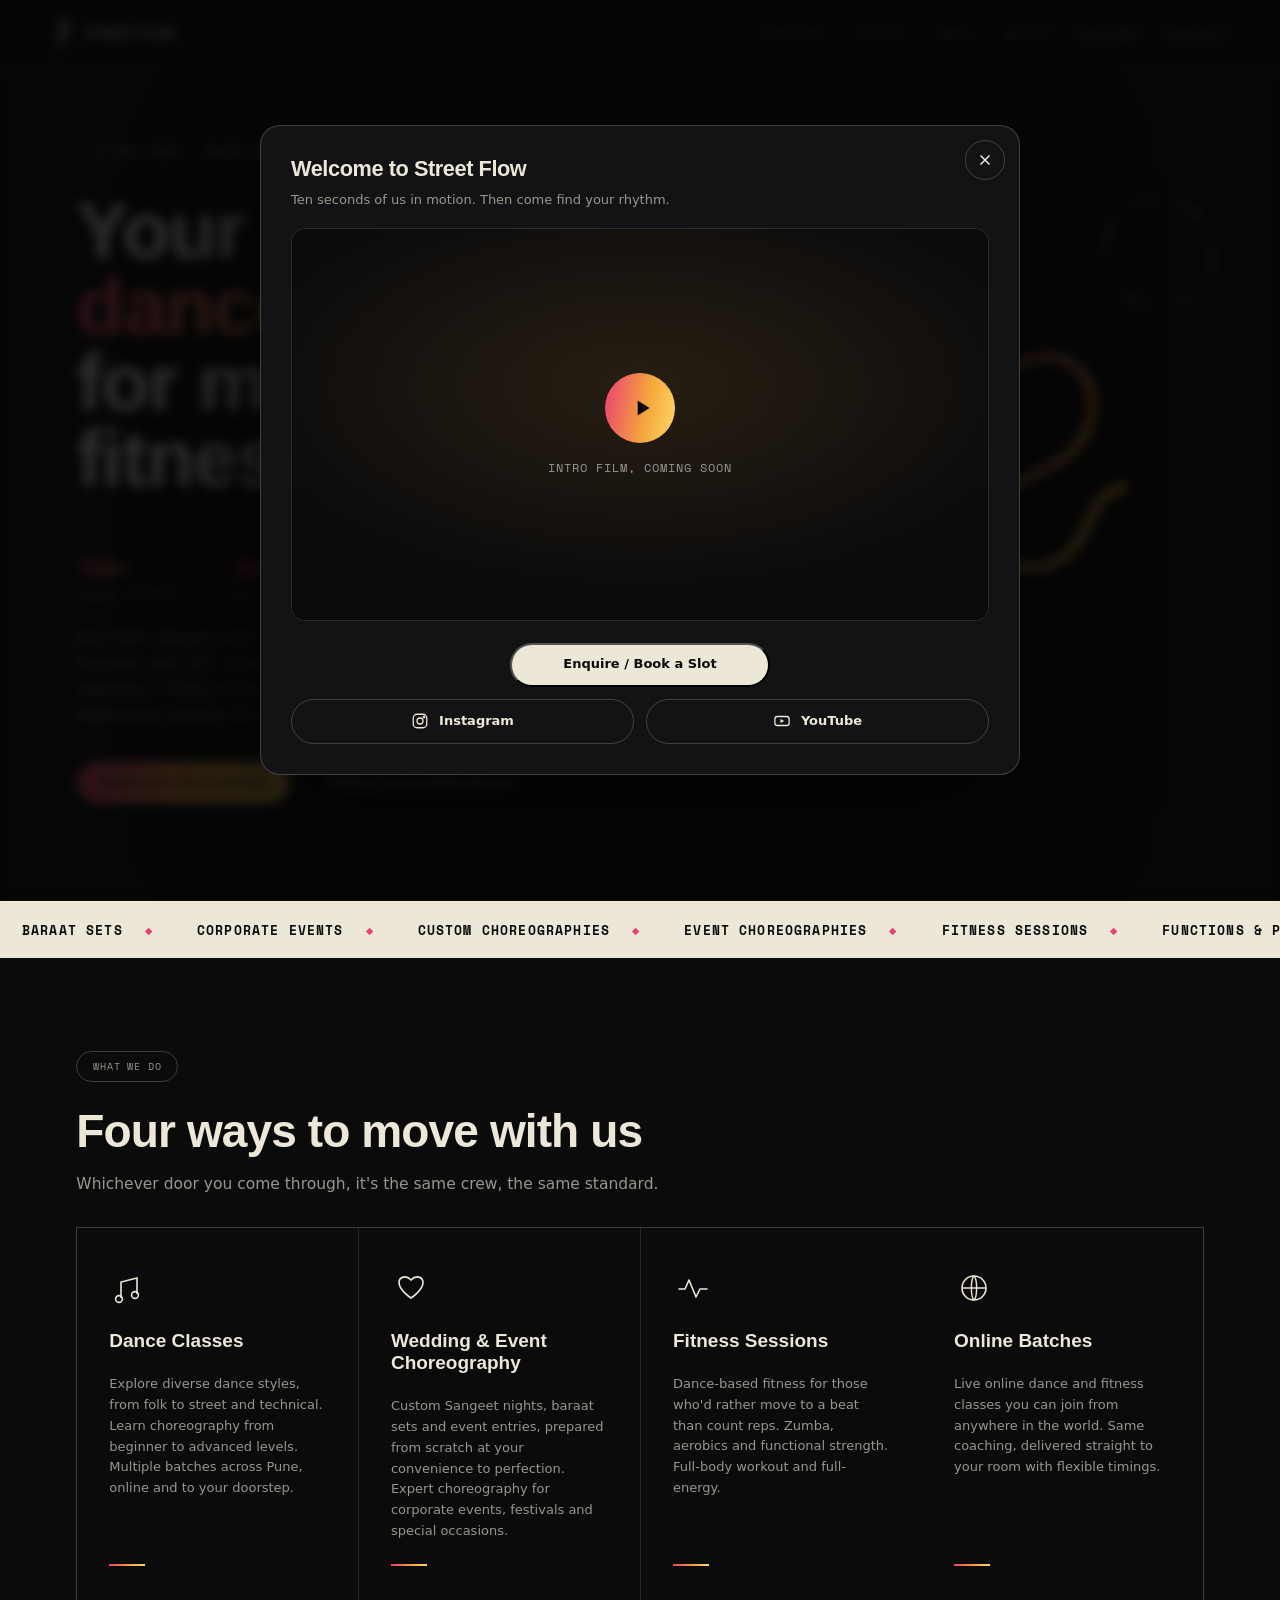
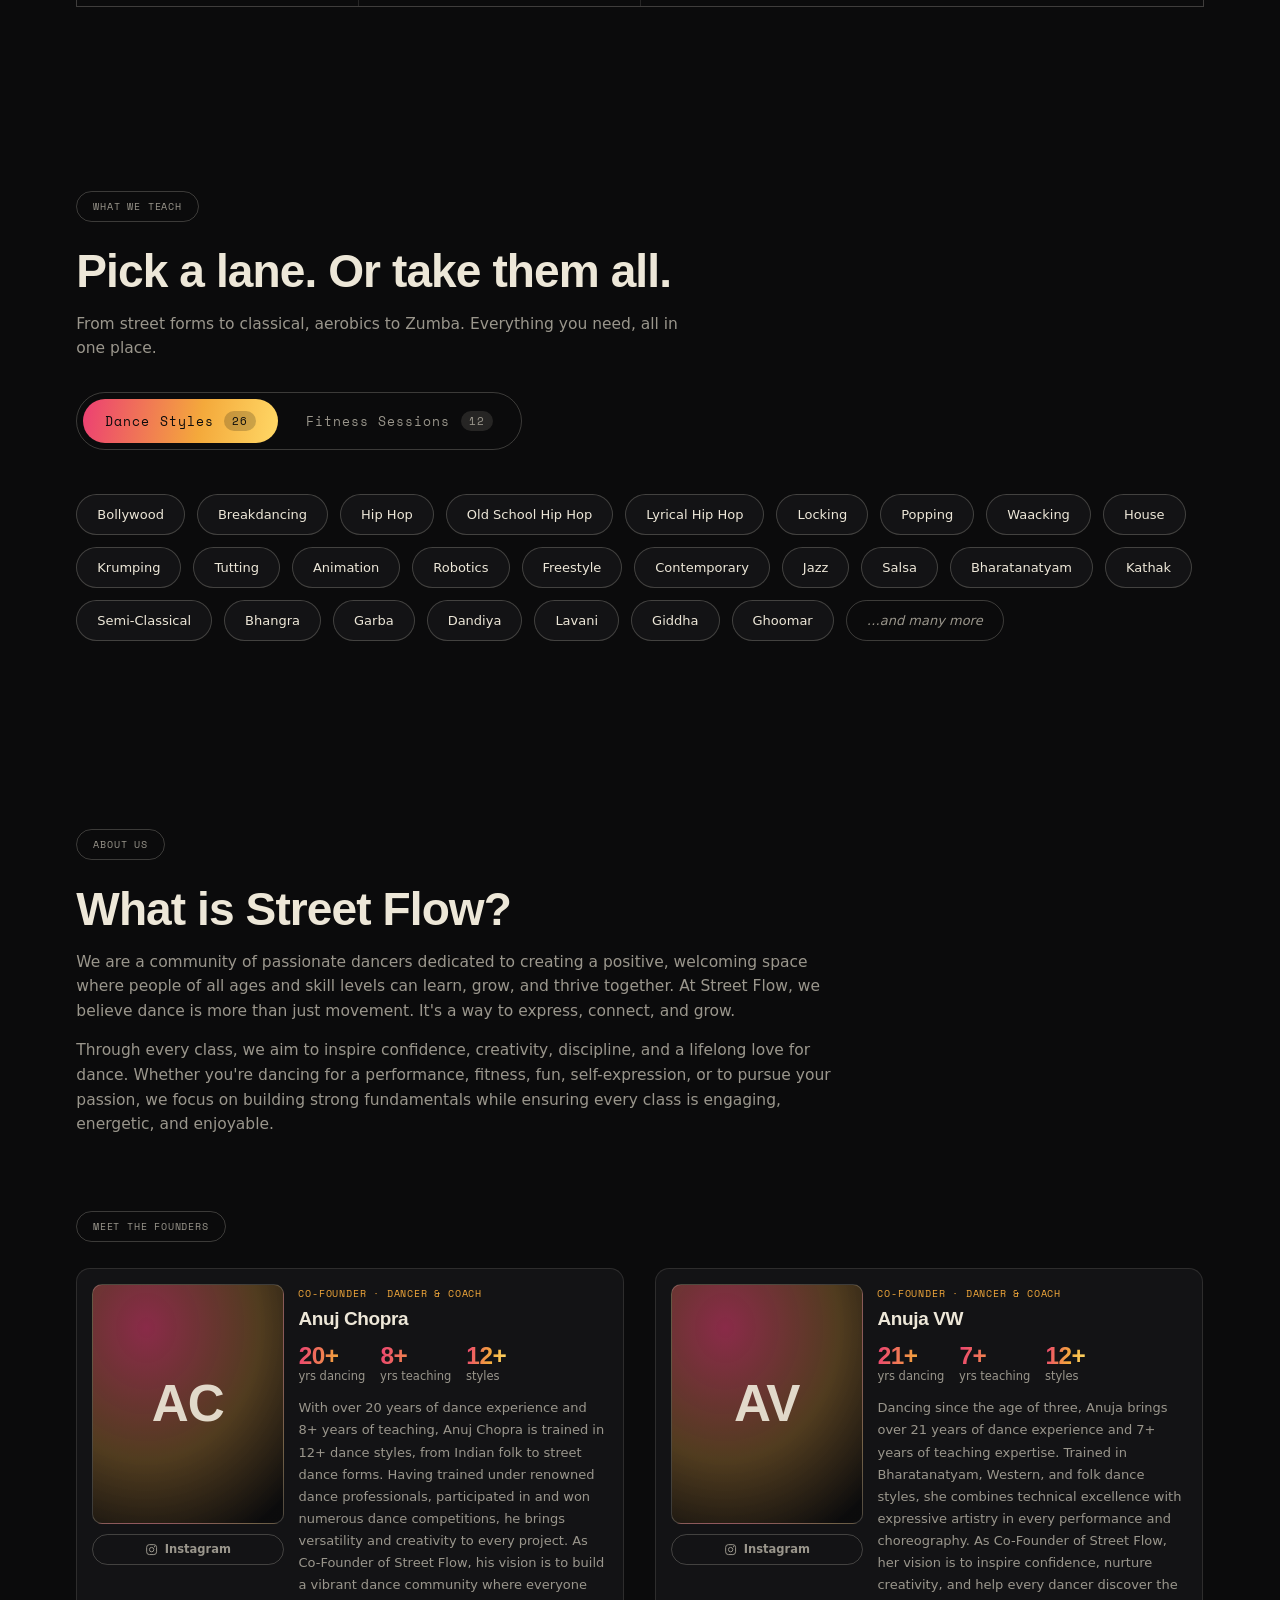
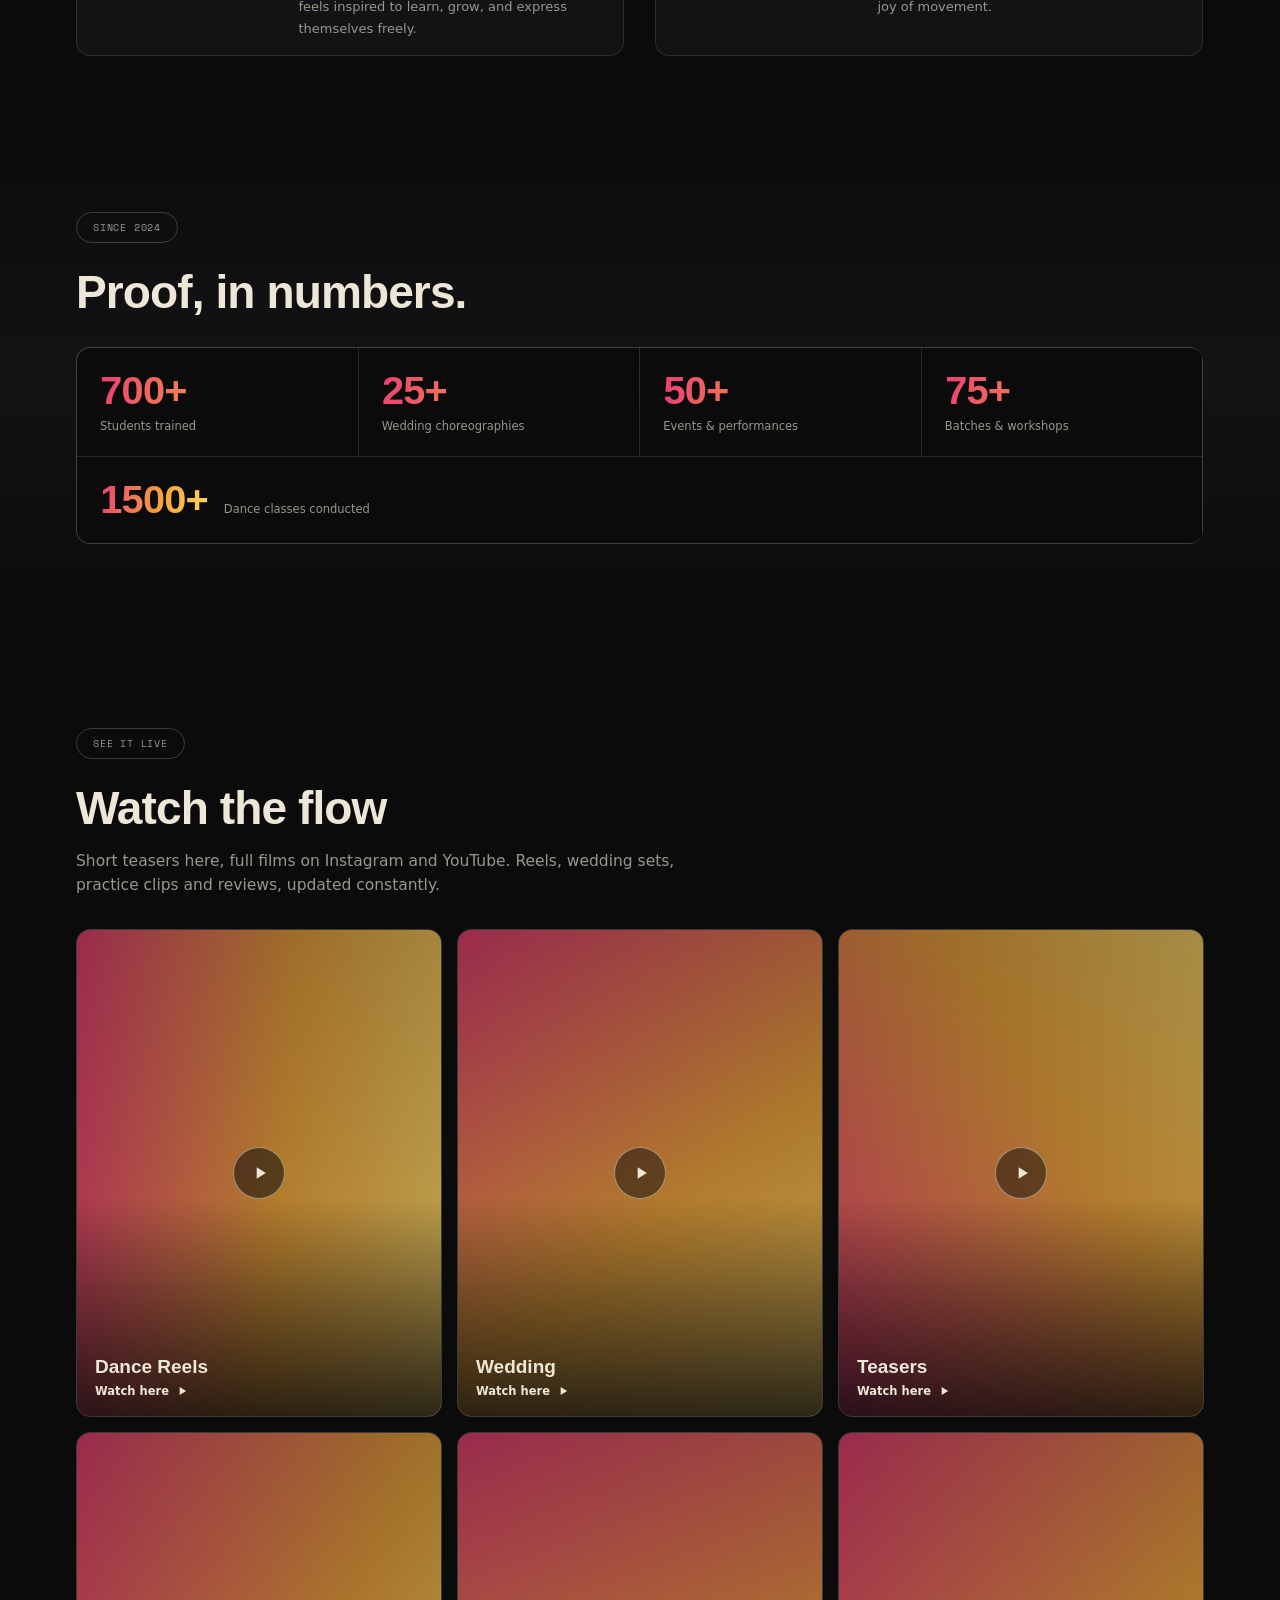
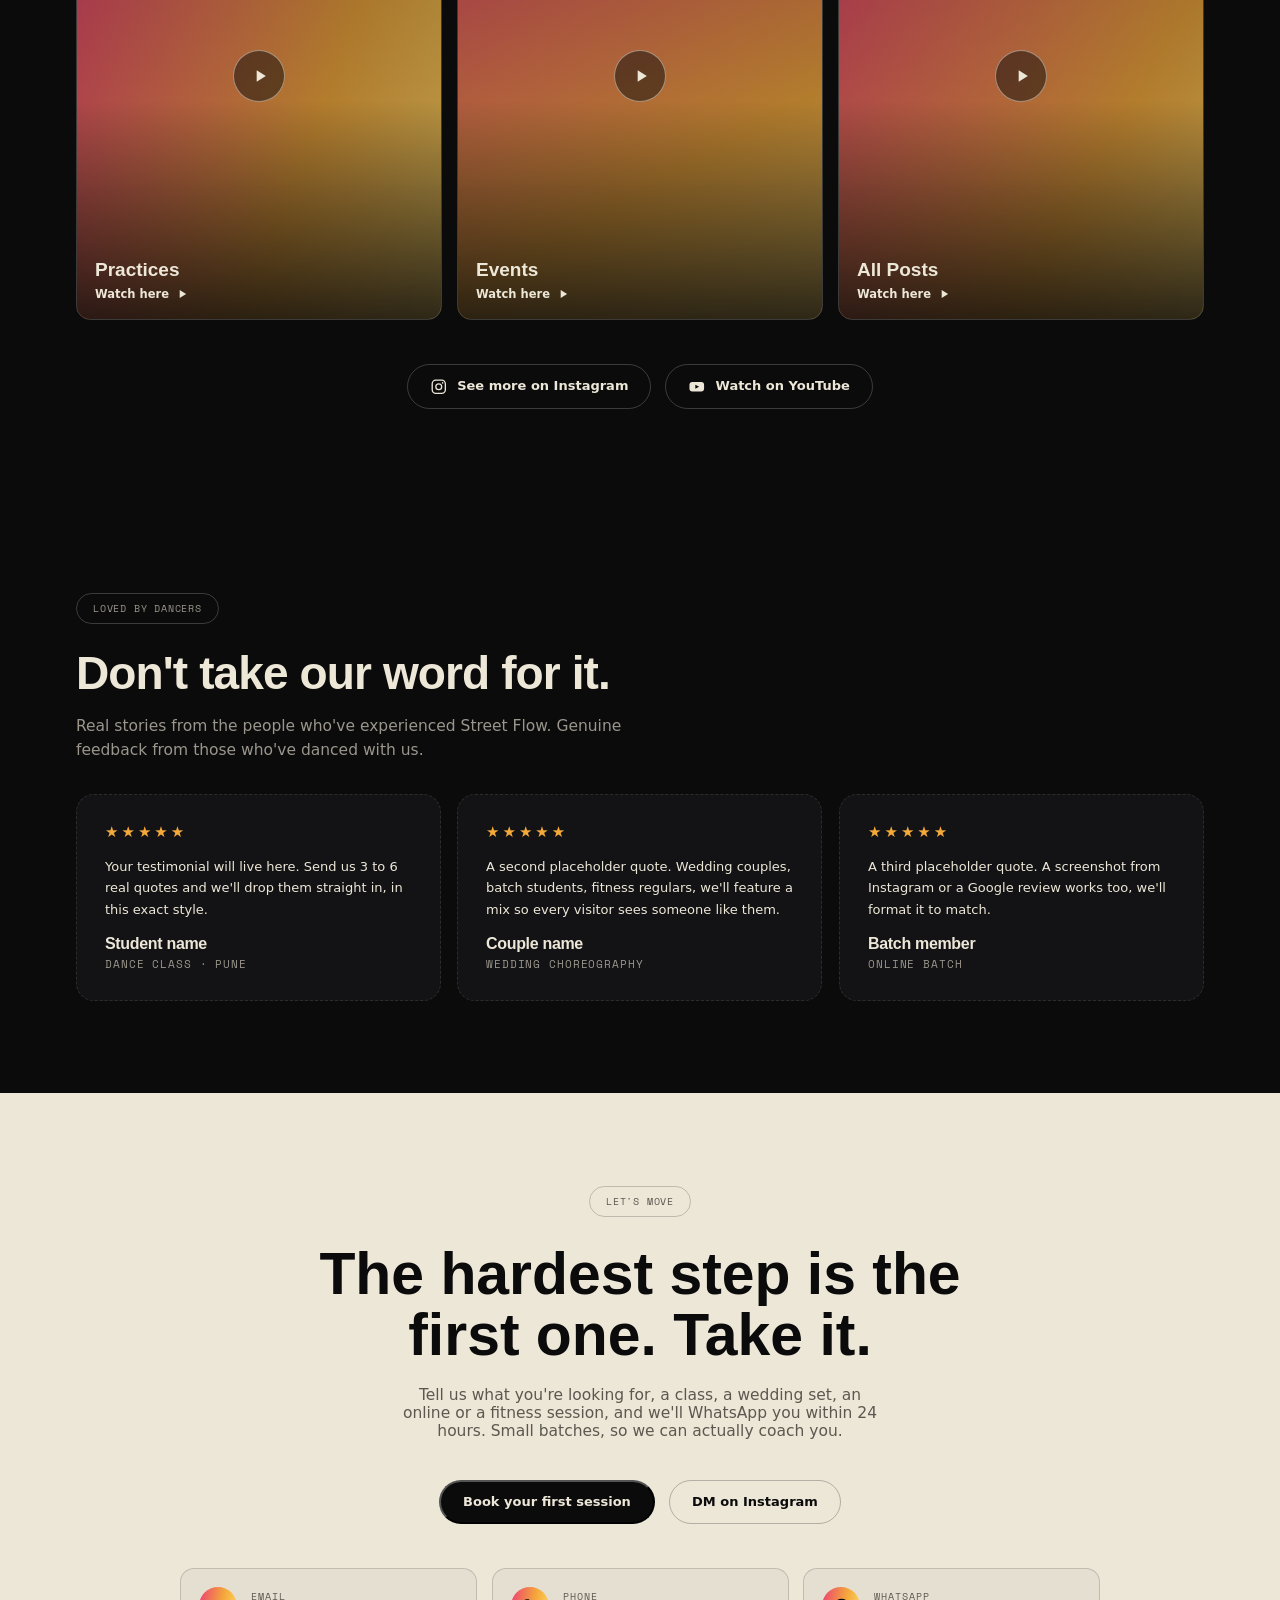
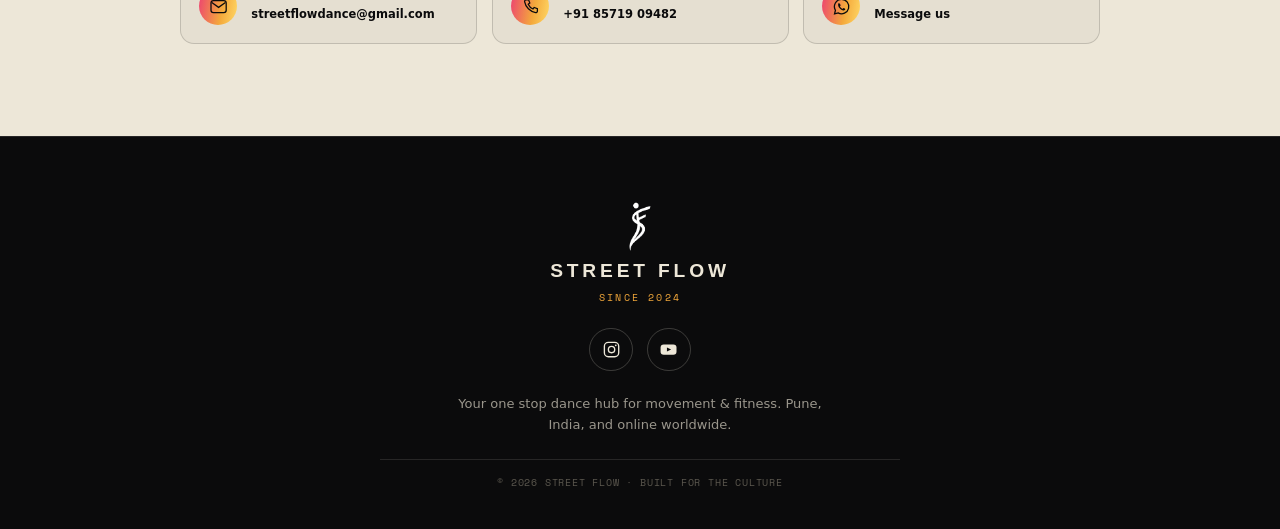
==== commit 41ef3f3e: "Copy pass: services, teach intro, dance order, founders, review and CTA text - What we do: rewrite a" ====
--- a/index.html
+++ b/index.html
@@ -360,25 +360,25 @@
         <div class="service-card" data-reveal style="--d:0ms">
           <div class="service-icon" aria-hidden="true"><svg viewBox="0 0 40 40" fill="none"><path d="M12 30V14L28 10V26" stroke="var(--bone)" stroke-width="1.6"/><circle cx="10" cy="31" r="3.4" stroke="var(--bone)" stroke-width="1.6"/><circle cx="26" cy="27" r="3.4" stroke="var(--bone)" stroke-width="1.6"/></svg></div>
           <h3>Dance Classes</h3>
-          <p>Hip-hop, freestyle and choreography training for beginners through advanced dancers. Weekly batches, in-studio and online.</p>
+          <p>Explore diverse dance styles, from folk to street and technical. Learn choreography from beginner to advanced levels. Multiple batches across Pune, online and to your doorstep.</p>
           <div class="service-bar"></div>
         </div>
         <div class="service-card" data-reveal style="--d:100ms">
           <div class="service-icon" aria-hidden="true"><svg viewBox="0 0 40 40" fill="none"><path d="M20 30C20 30 8 22 8 14.5C8 9 15 6.5 20 12C25 6.5 32 9 32 14.5C32 22 20 30 20 30Z" stroke="var(--bone)" stroke-width="1.6"/></svg></div>
           <h3>Wedding &amp; Event Choreography</h3>
-          <p>Sangeet entries, baraat sets and stage performances, choreographed and rehearsed from scratch for your day.</p>
+          <p>Custom Sangeet nights, baraat sets and event entries, prepared from scratch at your convenience to perfection. Expert choreography for corporate events, festivals and special occasions.</p>
           <div class="service-bar"></div>
         </div>
         <div class="service-card" data-reveal style="--d:200ms">
           <div class="service-icon" aria-hidden="true"><svg viewBox="0 0 40 40" fill="none"><path d="M6 21H12L16 12L23 29L27 21H34" stroke="var(--bone)" stroke-width="1.6" stroke-linecap="round" stroke-linejoin="round"/></svg></div>
           <h3>Fitness Sessions</h3>
-          <p>Dance-based fitness for people who'd rather move to a beat than count reps. Full-body, full-energy.</p>
+          <p>Dance-based fitness for those who'd rather move to a beat than count reps. Zumba, aerobics and functional strength. Full-body workout and full-energy.</p>
           <div class="service-bar"></div>
         </div>
         <div class="service-card" data-reveal style="--d:300ms">
           <div class="service-icon" aria-hidden="true"><svg viewBox="0 0 40 40" fill="none"><circle cx="20" cy="20" r="12" stroke="var(--bone)" stroke-width="1.6"/><path d="M8 20h24M20 8c3.5 3.2 3.5 20.8 0 24M20 8c-3.5 3.2-3.5 20.8 0 24" stroke="var(--bone)" stroke-width="1.4"/></svg></div>
           <h3>Online Batches</h3>
-          <p>Live, streamed dance and fitness batches you can join from anywhere in the world. Same coaching, straight to your room.</p>
+          <p>Live online dance and fitness classes you can join from anywhere in the world. Same coaching, delivered straight to your room with flexible timings.</p>
           <div class="service-bar"></div>
         </div>
       </div>
@@ -391,7 +391,7 @@
       <div class="section-head" data-reveal>
         <span class="eyebrow mono">What we teach</span>
         <h2 class="display">Pick a lane. Or take them all.</h2>
-        <p>From street forms to classical, aerobics to Zumba. Tap a track to see everything under it, all on one screen.</p>
+        <p>From street forms to classical, aerobics to Zumba. Everything you need, all in one place.</p>
       </div>
 
       <div class="track-tabs mono" role="tablist" aria-label="What we teach" data-reveal>
@@ -406,15 +406,15 @@
 
       <div class="track-panel is-active" id="panel-dance" role="tabpanel" aria-labelledby="tab-dance" tabindex="0">
         <ul class="chip-grid" data-track="dance">
-          <li class="chip">Breakdancing</li><li class="chip">Locking</li><li class="chip">Popping</li>
-          <li class="chip">Hip Hop</li><li class="chip">Old School Hip Hop</li><li class="chip">Tutting</li>
-          <li class="chip">Animation</li><li class="chip">Krumping</li><li class="chip">House</li>
-          <li class="chip">Waacking</li><li class="chip">Robotics</li><li class="chip">Freestyle</li>
-          <li class="chip">Bhangra</li><li class="chip">Contemporary</li><li class="chip">Jazz</li>
-          <li class="chip">Salsa</li><li class="chip">Garba</li><li class="chip">Dandiya</li>
-          <li class="chip">Lavani</li><li class="chip">Giddha</li><li class="chip">Ghoomar</li>
-          <li class="chip">Bharatanatyam</li><li class="chip">Kathak</li><li class="chip">Semi Classical</li>
-          <li class="chip">Bollywood</li><li class="chip">Lyrical Hip Hop</li><li class="chip chip-more">…and many more</li>
+          <li class="chip">Bollywood</li><li class="chip">Breakdancing</li><li class="chip">Hip Hop</li>
+          <li class="chip">Old School Hip Hop</li><li class="chip">Lyrical Hip Hop</li><li class="chip">Locking</li>
+          <li class="chip">Popping</li><li class="chip">Waacking</li><li class="chip">House</li>
+          <li class="chip">Krumping</li><li class="chip">Tutting</li><li class="chip">Animation</li>
+          <li class="chip">Robotics</li><li class="chip">Freestyle</li><li class="chip">Contemporary</li>
+          <li class="chip">Jazz</li><li class="chip">Salsa</li><li class="chip">Bharatanatyam</li>
+          <li class="chip">Kathak</li><li class="chip">Semi-Classical</li><li class="chip">Bhangra</li>
+          <li class="chip">Garba</li><li class="chip">Dandiya</li><li class="chip">Lavani</li>
+          <li class="chip">Giddha</li><li class="chip">Ghoomar</li><li class="chip chip-more">…and many more</li>
         </ul>
       </div>
 
@@ -461,7 +461,7 @@
               <span><b class="display">8+</b> yrs teaching</span>
               <span><b class="display">12+</b> styles</span>
             </div>
-            <p>With over 20 years of dance experience and 8+ years of teaching, Anuj Chopra is trained in 12+ dance styles, from Indian folk to street dance forms. Having trained under renowned dance professionals and performed in numerous competitions, he brings versatility and creativity to every project. As Co-Founder of Street Flow, his vision is to build a vibrant dance community where everyone feels inspired to learn, grow, and express themselves freely.</p>
+            <p>With over 20 years of dance experience and 8+ years of teaching, Anuj Chopra is trained in 12+ dance styles, from Indian folk to street dance forms. Having trained under renowned dance professionals, participated in and won numerous dance competitions, he brings versatility and creativity to every project. As Co-Founder of Street Flow, his vision is to build a vibrant dance community where everyone feels inspired to learn, grow, and express themselves freely.</p>
           </div>
         </article>
 
@@ -479,7 +479,7 @@
             <div class="founder-stats">
               <span><b class="display">21+</b> yrs dancing</span>
               <span><b class="display">7+</b> yrs teaching</span>
-              <span><b class="display">3</b> disciplines</span>
+              <span><b class="display">12+</b> styles</span>
             </div>
             <p>Dancing since the age of three, Anuja brings over 21 years of dance experience and 7+ years of teaching expertise. Trained in Bharatanatyam, Western, and folk dance styles, she combines technical excellence with expressive artistry in every performance and choreography. As Co-Founder of Street Flow, her vision is to inspire confidence, nurture creativity, and help every dancer discover the joy of movement.</p>
           </div>
@@ -538,7 +538,7 @@
       <div class="section-head" data-reveal>
         <span class="eyebrow mono">Loved by dancers</span>
         <h2 class="display">Don't take our word for it.</h2>
-        <p>Real words from real students and couples. We're adding fresh ones as they come in.</p>
+        <p>Real stories from the people who've experienced Street Flow. Genuine feedback from those who've danced with us.</p>
       </div>
       <div class="reviews-grid" data-todo="testimonials">
         <figure class="review-card" data-reveal style="--d:0ms">
@@ -564,7 +564,7 @@
     <div class="wrap" data-reveal>
       <span class="eyebrow mono" style="border-color:rgba(11,11,12,0.2);color:var(--ash-dark)">Let's move</span>
       <h2>The hardest step is the first one. Take it.</h2>
-      <p>Tell us what you're looking for, a class, a wedding set, an online batch, or a fitness session, and we'll WhatsApp you within 24 hours. Small batches, so we can actually coach you.</p>
+      <p>Tell us what you're looking for, a class, a wedding set, an online or a fitness session, and we'll WhatsApp you within 24 hours. Small batches, so we can actually coach you.</p>
       <div class="hero-cta">
         <button class="btn btn-dark" type="button" data-enquire>Book your first session</button>
         <a href="https://www.instagram.com/streetflowdance/" target="_blank" rel="noopener" class="btn btn-ghost">DM on Instagram</a>
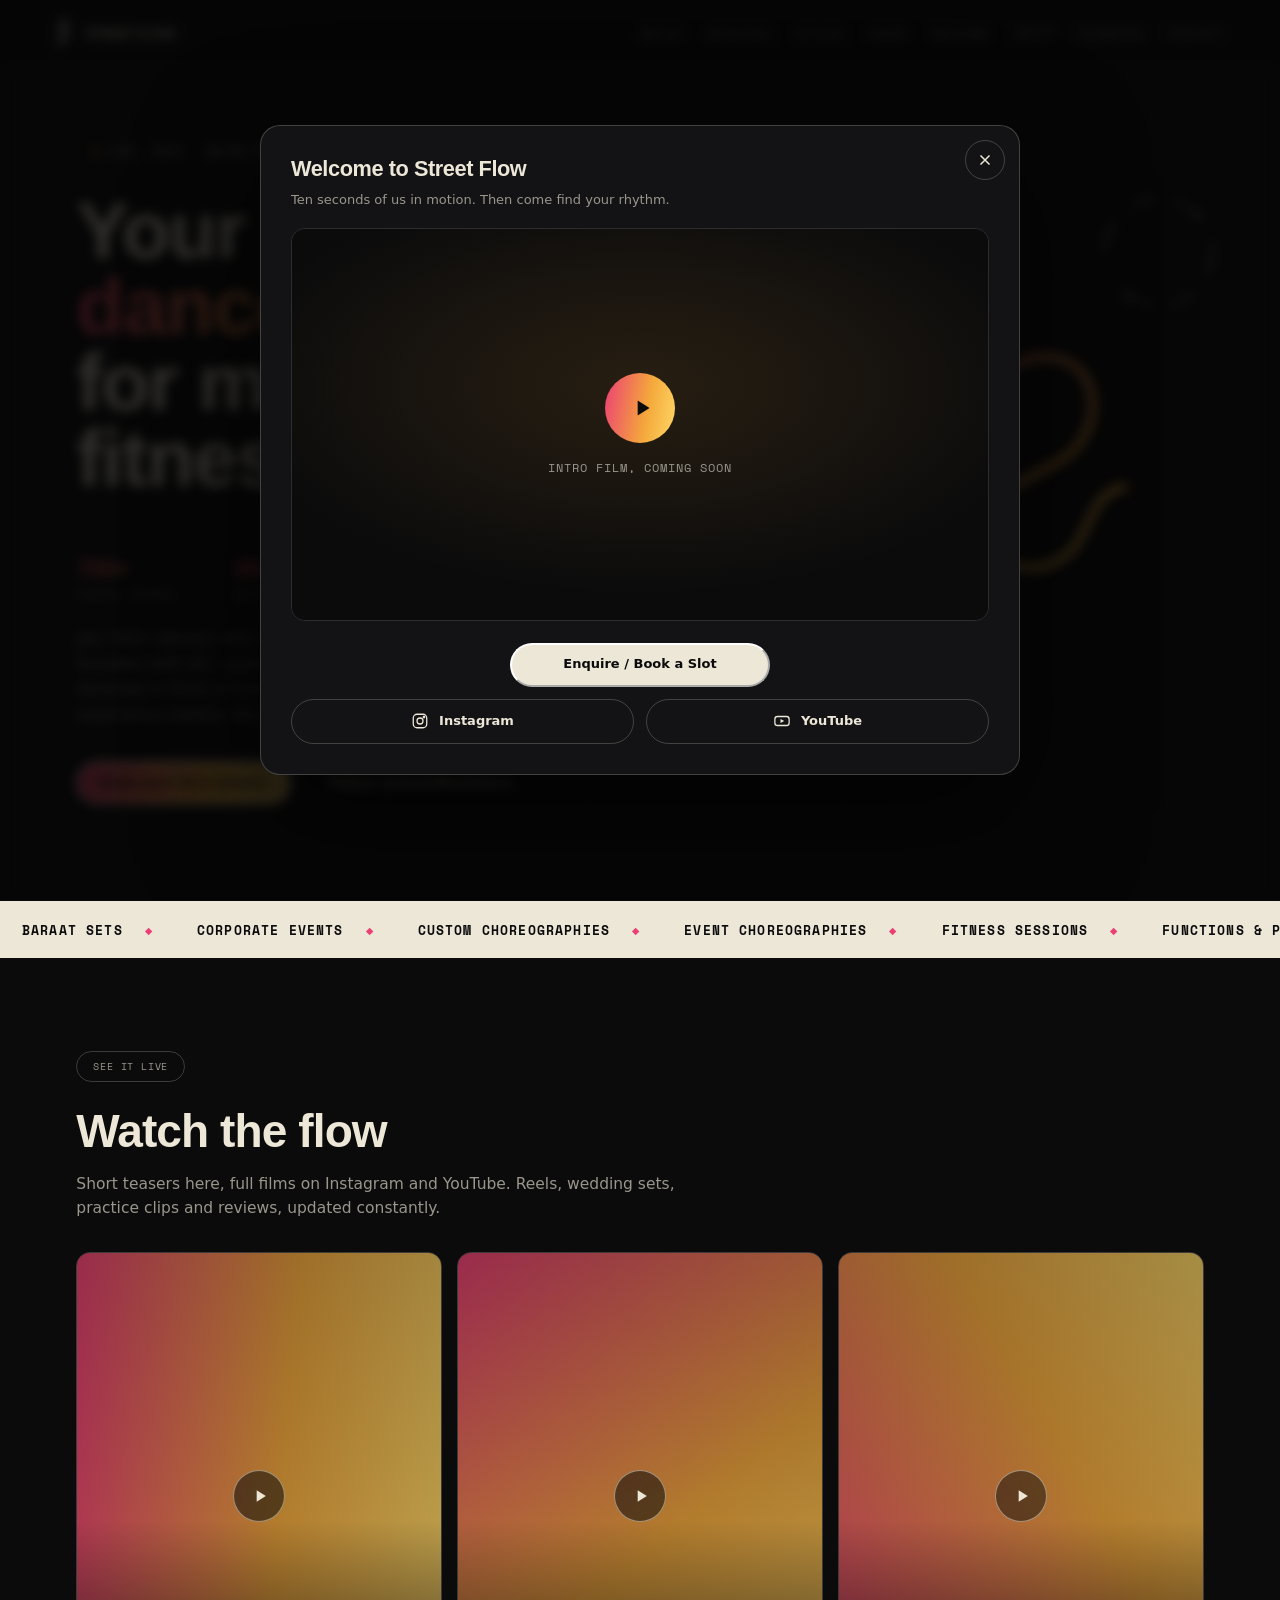
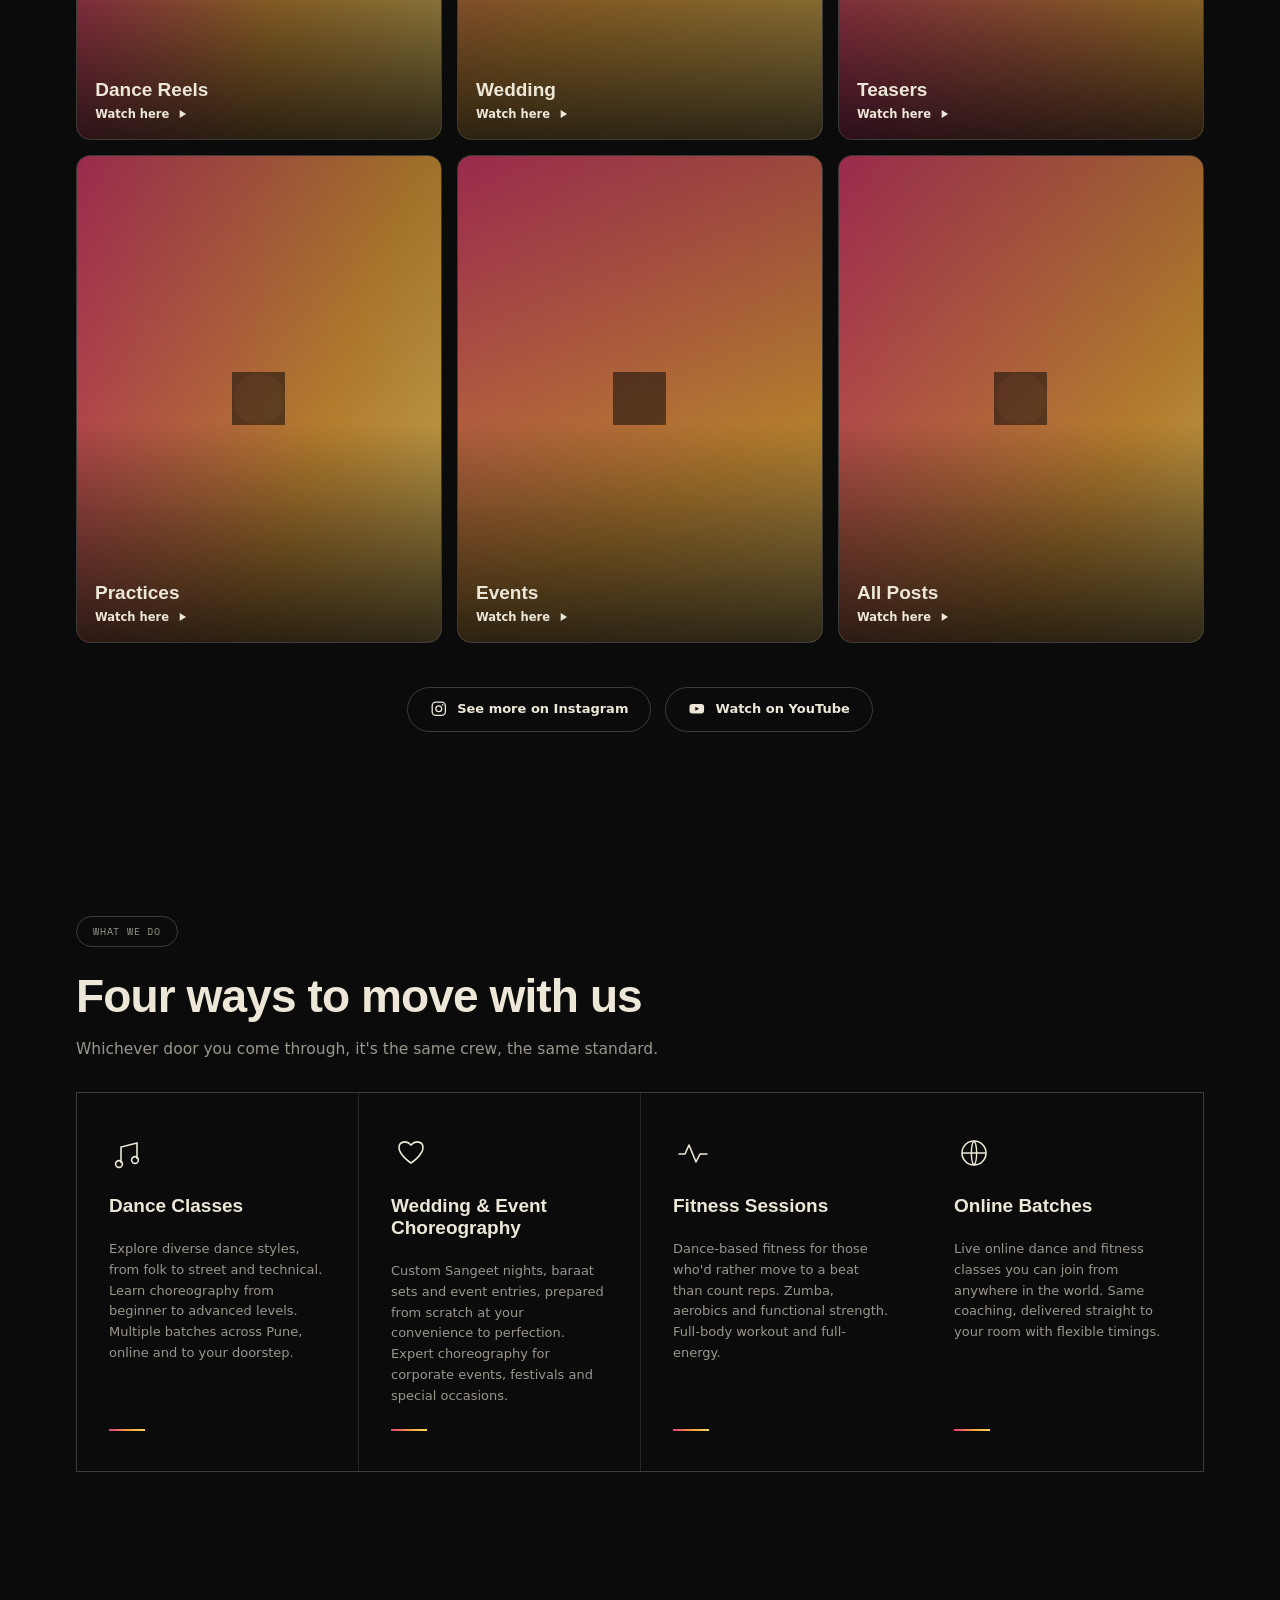
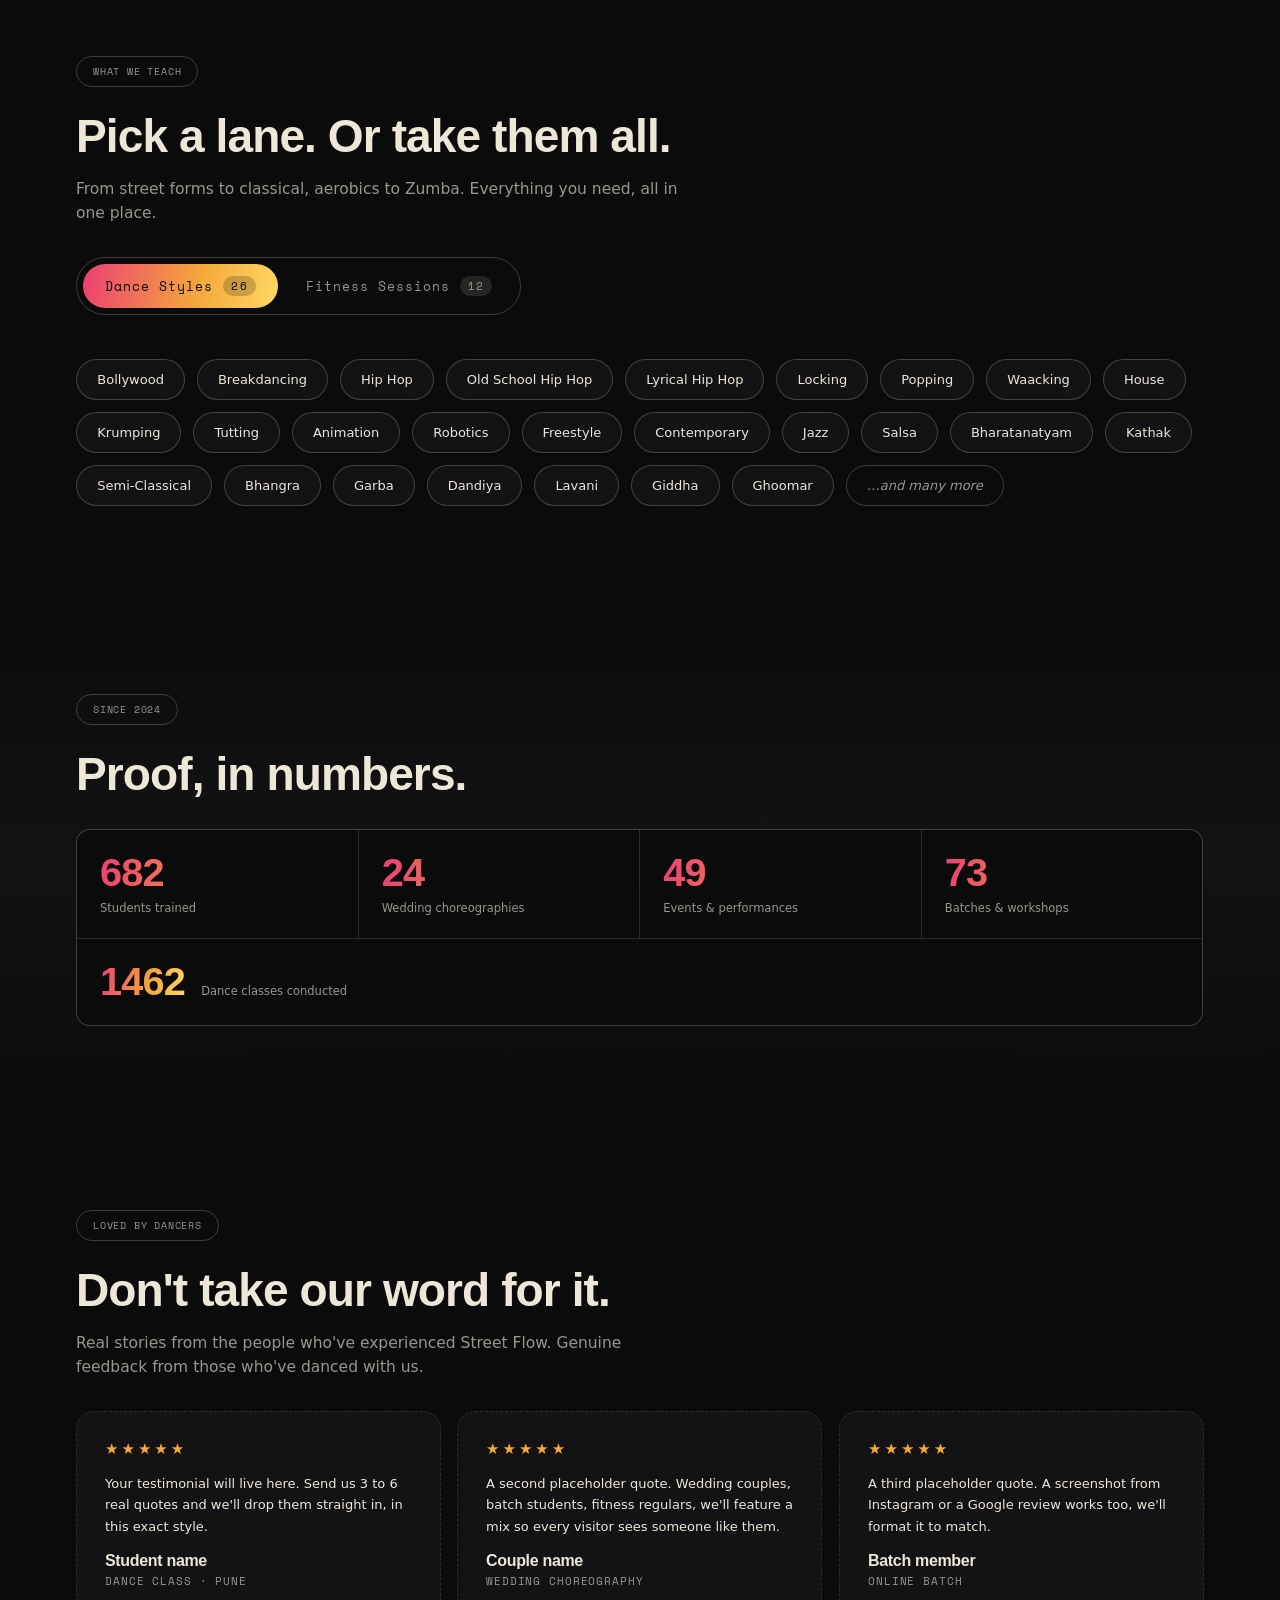
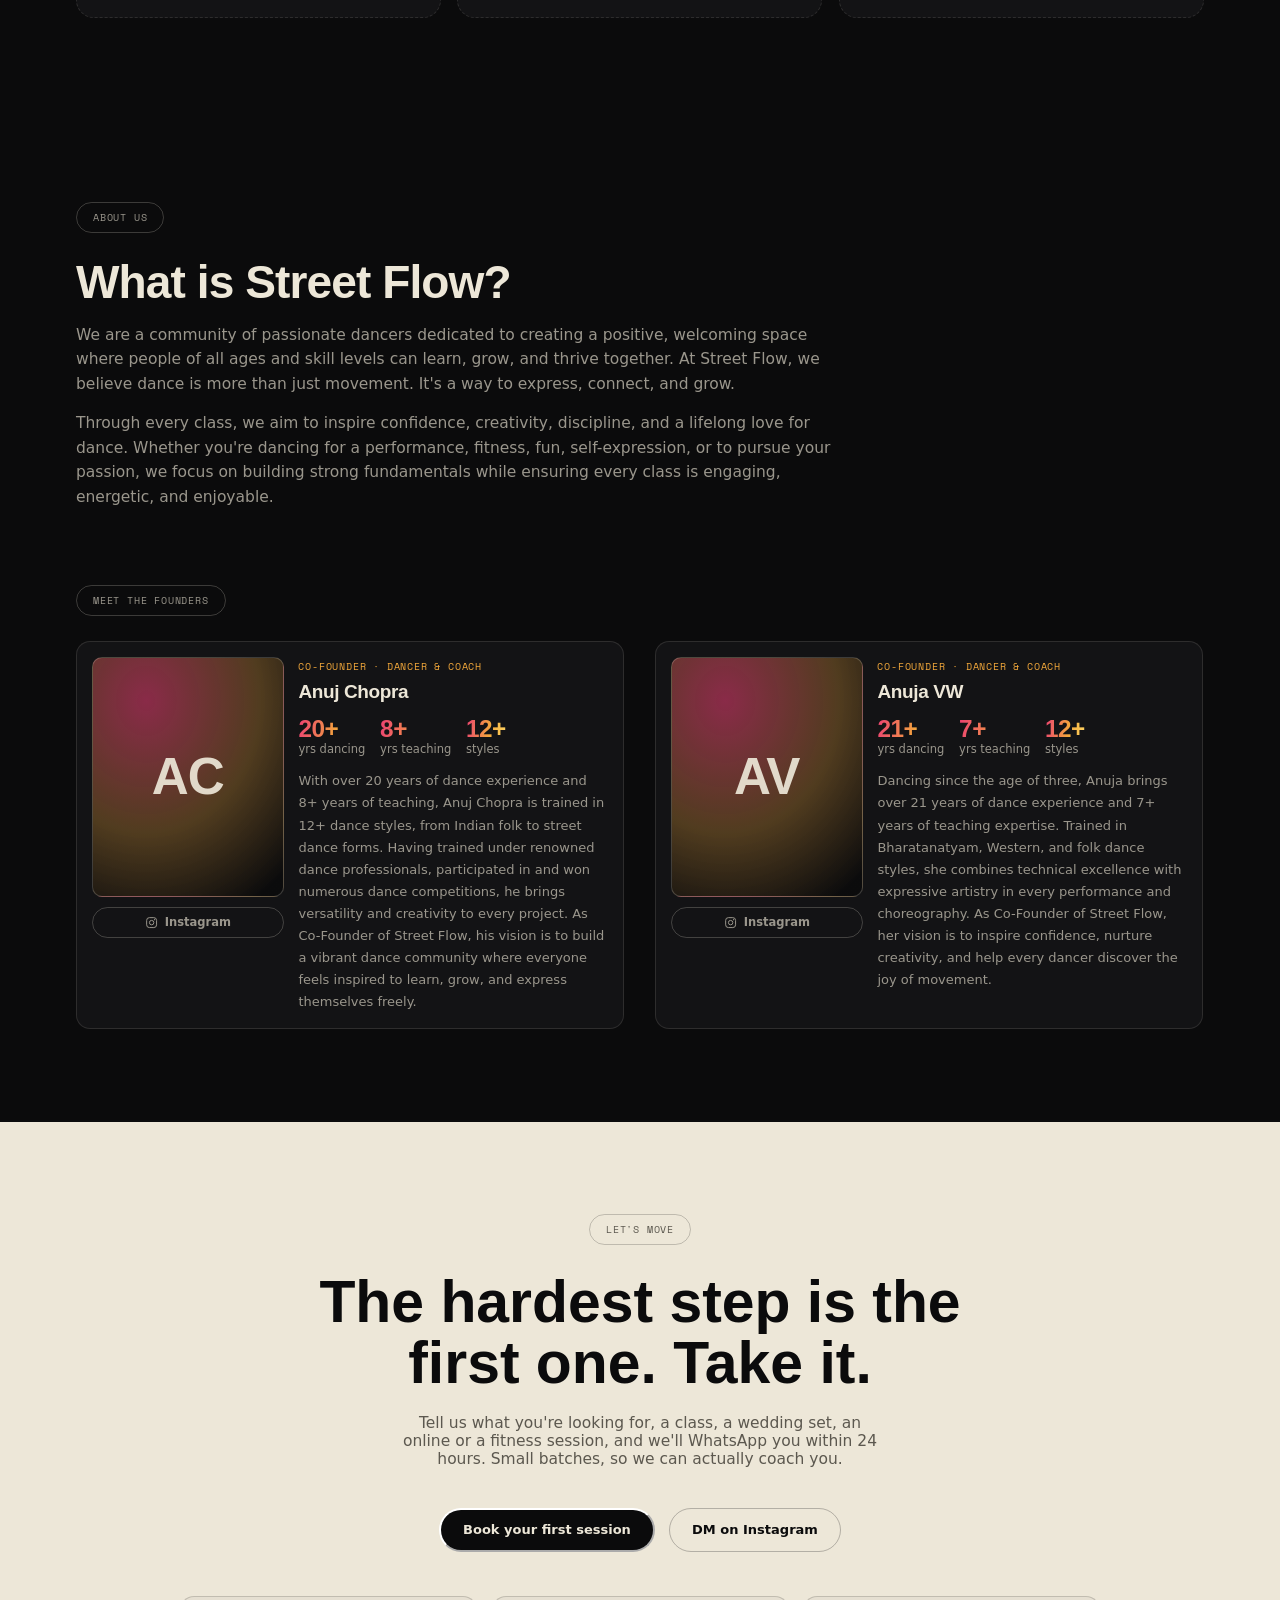
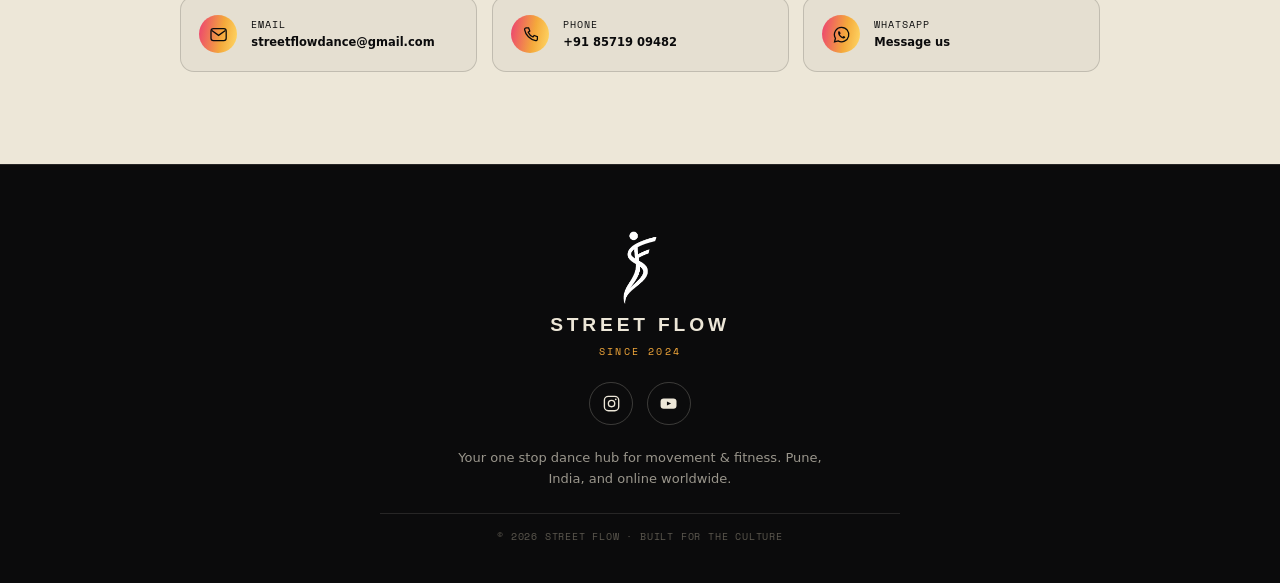
==== commit 6ebbc817: "Reorder sections, rebuild nav, white enquiry form, larger footer mark Structure - New section order:" ====
--- a/index.html
+++ b/index.html
@@ -277,11 +277,13 @@
     <span class="brand-name display">STREET FLOW</span>
   </a>
   <div class="nav-links mono">
+    <a href="#watch">Watch</a>
     <a href="#services">Services</a>
     <a href="#styles">Styles</a>
+    <a href="#proof">Proof</a>
+    <a href="#reviews">Reviews</a>
     <a href="#about">About</a>
-    <a href="#watch">Watch</a>
-    <a href="#reviews">Reviews</a>
+    <a href="#founders">Founders</a>
     <a href="#contact">Contact</a>
   </div>
   <button class="nav-toggle" id="navToggle" aria-label="Open menu" aria-controls="mobileMenu" aria-expanded="false">
@@ -290,15 +292,18 @@
 </nav>
 
 <div class="mobile-menu display" id="mobileMenu" aria-hidden="true">
+  <a href="#watch">Watch</a>
   <a href="#services">Services</a>
   <a href="#styles">Styles</a>
+  <a href="#proof">Proof</a>
+  <a href="#reviews">Reviews</a>
   <a href="#about">About</a>
-  <a href="#watch">Watch</a>
-  <a href="#reviews">Reviews</a>
+  <a href="#founders">Founders</a>
   <a href="#contact">Contact</a>
 </div>
 
 <main id="main" tabindex="-1">
+
 
   <section class="hero" id="home">
     <div class="wrap hero-grid">
@@ -340,12 +345,43 @@
     </div>
   </section>
 
+
   <div class="marquee-band mono" aria-hidden="true">
     <div class="marquee-track">
       <span>Baraat Sets</span><span>Corporate Events</span><span>Custom Choreographies</span><span>Event Choreographies</span><span>Fitness Sessions</span><span>Functions &amp; Programs</span><span>Instagram Dance Reels</span><span>Kids Dance Classes</span><span>Ladies Dance Batches</span><span>Live Online Batches</span><span>Normal Zumba Classes</span><span>Personal Dance Classes</span><span>Regular Dance Batches</span><span>Sangeet Night Preparations</span><span>Stage Performances</span><span>Video Tutorials</span><span>Workshops</span>
       <span>Baraat Sets</span><span>Corporate Events</span><span>Custom Choreographies</span><span>Event Choreographies</span><span>Fitness Sessions</span><span>Functions &amp; Programs</span><span>Instagram Dance Reels</span><span>Kids Dance Classes</span><span>Ladies Dance Batches</span><span>Live Online Batches</span><span>Normal Zumba Classes</span><span>Personal Dance Classes</span><span>Regular Dance Batches</span><span>Sangeet Night Preparations</span><span>Stage Performances</span><span>Video Tutorials</span><span>Workshops</span>
     </div>
   </div>
+
+  <!-- ============ SEE IT LIVE, watch the flow ============ -->
+
+  <section id="watch">
+    <div class="wrap">
+      <div class="section-head" data-reveal>
+        <span class="eyebrow mono">See it live</span>
+        <h2 class="display">Watch the flow</h2>
+        <p>Short teasers here, full films on Instagram and YouTube. Reels, wedding sets, practice clips and reviews, updated constantly.</p>
+      </div>
+      <div class="watch-grid">
+        <!-- watch cards populated by JS (script.js -> WATCH). Each tile can hold a short teaser loop or a cover image, and links to the full post. -->
+      </div>
+      <div class="watch-cta" data-reveal>
+        <a href="https://www.instagram.com/streetflowdance/" target="_blank" rel="noopener" class="btn btn-ghost btn-brand-ig">
+          <span class="btn-logo" aria-hidden="true">
+            <svg viewBox="0 0 24 24" fill="none" stroke="currentColor" stroke-width="1.8"><rect x="3" y="3" width="18" height="18" rx="5"/><circle cx="12" cy="12" r="4"/><circle cx="17.3" cy="6.7" r="1.1" fill="currentColor" stroke="none"/></svg>
+          </span>
+          See more on Instagram
+        </a>
+        <a href="https://youtube.com/@streetflowdance" target="_blank" rel="noopener" class="btn btn-ghost btn-brand-yt">
+          <span class="btn-logo" aria-hidden="true">
+            <svg viewBox="0 0 24 24" fill="none"><rect x="2" y="5.5" width="20" height="13" rx="4" fill="currentColor"/><path d="M10 9.4l5.2 2.6L10 14.6z" fill="var(--ink)"/></svg>
+          </span>
+          Watch on YouTube
+        </a>
+      </div>
+    </div>
+  </section>
+
 
   <section id="services">
     <div class="wrap">
@@ -384,6 +420,7 @@
       </div>
     </div>
   </section>
+
 
   <!-- ============ STYLES & FITNESS, interactive tabbed panel ============ -->
   <section id="styles" class="styles">
@@ -430,7 +467,54 @@
     </div>
   </section>
 
-  <!-- ============ ABOUT, intro + pinned founders/achievements scrolly ============ -->
+
+  <!-- ============ PROOF IN NUMBERS (its own section) ============ -->
+  <section id="proof" class="proof">
+    <div class="wrap">
+      <div class="section-head" data-reveal>
+        <span class="eyebrow mono">Since 2024</span>
+        <h2 class="display">Proof, in numbers.</h2>
+      </div>
+      <div class="achieve-grid" data-reveal>
+        <div class="achieve-stat"><b class="num display" data-count="700" data-suffix="+">0</b><span>Students trained</span></div>
+        <div class="achieve-stat"><b class="num display" data-count="25" data-suffix="+">0</b><span>Wedding choreographies</span></div>
+        <div class="achieve-stat"><b class="num display" data-count="50" data-suffix="+">0</b><span>Events &amp; performances</span></div>
+        <div class="achieve-stat"><b class="num display" data-count="75" data-suffix="+">0</b><span>Batches &amp; workshops</span></div>
+        <div class="achieve-stat achieve-stat-wide"><b class="num display" data-count="1500" data-suffix="+">0</b><span>Dance classes conducted</span></div>
+      </div>
+    </div>
+  </section>
+
+
+  <!-- ============ REVIEWS / TESTIMONIALS (placeholder, real quotes to be added) ============ -->
+  <section id="reviews" class="reviews">
+    <div class="wrap">
+      <div class="section-head" data-reveal>
+        <span class="eyebrow mono">Loved by dancers</span>
+        <h2 class="display">Don't take our word for it.</h2>
+        <p>Real stories from the people who've experienced Street Flow. Genuine feedback from those who've danced with us.</p>
+      </div>
+      <div class="reviews-grid" data-todo="testimonials">
+        <figure class="review-card" data-reveal style="--d:0ms">
+          <div class="review-stars" aria-label="5 out of 5">★★★★★</div>
+          <blockquote>Your testimonial will live here. Send us 3 to 6 real quotes and we'll drop them straight in, in this exact style.</blockquote>
+          <figcaption><span class="review-name display">Student name</span><span class="review-meta mono">Dance Class · Pune</span></figcaption>
+        </figure>
+        <figure class="review-card" data-reveal style="--d:120ms">
+          <div class="review-stars" aria-label="5 out of 5">★★★★★</div>
+          <blockquote>A second placeholder quote. Wedding couples, batch students, fitness regulars, we'll feature a mix so every visitor sees someone like them.</blockquote>
+          <figcaption><span class="review-name display">Couple name</span><span class="review-meta mono">Wedding Choreography</span></figcaption>
+        </figure>
+        <figure class="review-card" data-reveal style="--d:240ms">
+          <div class="review-stars" aria-label="5 out of 5">★★★★★</div>
+          <blockquote>A third placeholder quote. A screenshot from Instagram or a Google review works too, we'll format it to match.</blockquote>
+          <figcaption><span class="review-name display">Batch member</span><span class="review-meta mono">Online Batch</span></figcaption>
+        </figure>
+      </div>
+    </div>
+  </section>
+
+  <!-- ============ ABOUT US ============ -->
   <section id="about" class="about">
     <div class="wrap">
       <div class="section-head about-head" data-reveal>
@@ -440,8 +524,10 @@
         <p>Through every class, we aim to inspire confidence, creativity, discipline, and a lifelong love for dance. Whether you're dancing for a performance, fitness, fun, self-expression, or to pursue your passion, we focus on building strong fundamentals while ensuring every class is engaging, energetic, and enjoyable.</p>
       </div>
     </div>
-
-    <!-- Founders, side by side -->
+  </section>
+
+  <!-- ============ MEET THE FOUNDERS ============ -->
+  <section id="founders" class="founders">
     <div class="wrap">
       <span class="eyebrow mono founders-eyebrow" data-reveal>Meet the founders</span>
       <div class="founders-grid">
@@ -488,77 +574,6 @@
     </div>
   </section>
 
-  <!-- ============ PROOF IN NUMBERS (its own section) ============ -->
-  <section id="proof" class="proof">
-    <div class="wrap">
-      <div class="section-head" data-reveal>
-        <span class="eyebrow mono">Since 2024</span>
-        <h2 class="display">Proof, in numbers.</h2>
-      </div>
-      <div class="achieve-grid" data-reveal>
-        <div class="achieve-stat"><b class="num display" data-count="700" data-suffix="+">0</b><span>Students trained</span></div>
-        <div class="achieve-stat"><b class="num display" data-count="25" data-suffix="+">0</b><span>Wedding choreographies</span></div>
-        <div class="achieve-stat"><b class="num display" data-count="50" data-suffix="+">0</b><span>Events &amp; performances</span></div>
-        <div class="achieve-stat"><b class="num display" data-count="75" data-suffix="+">0</b><span>Batches &amp; workshops</span></div>
-        <div class="achieve-stat achieve-stat-wide"><b class="num display" data-count="1500" data-suffix="+">0</b><span>Dance classes conducted</span></div>
-      </div>
-    </div>
-  </section>
-
-  <section id="watch">
-    <div class="wrap">
-      <div class="section-head" data-reveal>
-        <span class="eyebrow mono">See it live</span>
-        <h2 class="display">Watch the flow</h2>
-        <p>Short teasers here, full films on Instagram and YouTube. Reels, wedding sets, practice clips and reviews, updated constantly.</p>
-      </div>
-      <div class="watch-grid">
-        <!-- watch cards populated by JS (script.js -> WATCH). Each tile can hold a short teaser loop or a cover image, and links to the full post. -->
-      </div>
-      <div class="watch-cta" data-reveal>
-        <a href="https://www.instagram.com/streetflowdance/" target="_blank" rel="noopener" class="btn btn-ghost btn-brand-ig">
-          <span class="btn-logo" aria-hidden="true">
-            <svg viewBox="0 0 24 24" fill="none" stroke="currentColor" stroke-width="1.8"><rect x="3" y="3" width="18" height="18" rx="5"/><circle cx="12" cy="12" r="4"/><circle cx="17.3" cy="6.7" r="1.1" fill="currentColor" stroke="none"/></svg>
-          </span>
-          See more on Instagram
-        </a>
-        <a href="https://youtube.com/@streetflowdance" target="_blank" rel="noopener" class="btn btn-ghost btn-brand-yt">
-          <span class="btn-logo" aria-hidden="true">
-            <svg viewBox="0 0 24 24" fill="none"><rect x="2" y="5.5" width="20" height="13" rx="4" fill="currentColor"/><path d="M10 9.4l5.2 2.6L10 14.6z" fill="var(--ink)"/></svg>
-          </span>
-          Watch on YouTube
-        </a>
-      </div>
-    </div>
-  </section>
-
-  <!-- ============ REVIEWS / TESTIMONIALS (placeholder, real quotes to be added) ============ -->
-  <section id="reviews" class="reviews">
-    <div class="wrap">
-      <div class="section-head" data-reveal>
-        <span class="eyebrow mono">Loved by dancers</span>
-        <h2 class="display">Don't take our word for it.</h2>
-        <p>Real stories from the people who've experienced Street Flow. Genuine feedback from those who've danced with us.</p>
-      </div>
-      <div class="reviews-grid" data-todo="testimonials">
-        <figure class="review-card" data-reveal style="--d:0ms">
-          <div class="review-stars" aria-label="5 out of 5">★★★★★</div>
-          <blockquote>Your testimonial will live here. Send us 3 to 6 real quotes and we'll drop them straight in, in this exact style.</blockquote>
-          <figcaption><span class="review-name display">Student name</span><span class="review-meta mono">Dance Class · Pune</span></figcaption>
-        </figure>
-        <figure class="review-card" data-reveal style="--d:120ms">
-          <div class="review-stars" aria-label="5 out of 5">★★★★★</div>
-          <blockquote>A second placeholder quote. Wedding couples, batch students, fitness regulars, we'll feature a mix so every visitor sees someone like them.</blockquote>
-          <figcaption><span class="review-name display">Couple name</span><span class="review-meta mono">Wedding Choreography</span></figcaption>
-        </figure>
-        <figure class="review-card" data-reveal style="--d:240ms">
-          <div class="review-stars" aria-label="5 out of 5">★★★★★</div>
-          <blockquote>A third placeholder quote. A screenshot from Instagram or a Google review works too, we'll format it to match.</blockquote>
-          <figcaption><span class="review-name display">Batch member</span><span class="review-meta mono">Online Batch</span></figcaption>
-        </figure>
-      </div>
-    </div>
-  </section>
 
   <section class="cta-section" id="contact">
     <div class="wrap" data-reveal>
--- a/styles.css
+++ b/styles.css
@@ -879,3 +879,103 @@
   .btn{ width:100%; }
   .hero-cta{ gap:10px; }
 }
+
+/* =================================================================
+   SECTION REORDER SUPPORT + white enquiry form + contrast fixes
+   ================================================================= */
+
+/* the site is dark, so tell the browser as much. This also stops mobile
+   "force dark" modes from re-darkening the cream sections and wrecking
+   their contrast. The enquiry form opts back into light below. */
+:root{ color-scheme:dark; }
+
+/* About Us now flows straight into Meet the Founders, so the pair keeps the
+   single-block rhythm it had when they shared one section. */
+.about{ padding-bottom:clamp(30px,3.4vw,56px); }
+.founders{ padding-top:0; }
+.founders-eyebrow{ margin-top:0; }
+
+/* eight nav items now, so tighten the tracking a little at mid widths */
+.nav-links{ gap:clamp(11px,1.85vw,34px); }
+
+/* footer symbol, scaled up */
+.footer-mark{ height:clamp(58px,6vw,88px); }
+
+/* Let's Move sits on the cream panel. The values were already near-black;
+   this lifts the small mono labels to the same near-black for max legibility. */
+.contact-k{ color:var(--ink); }
+
+/* ================= ENQUIRY FORM, white theme ================= */
+#enquiryModal{ color-scheme:light; }
+#enquiryModal .modal-card{
+  background:#fff;
+  border-color:rgba(11,11,12,.14);
+  color:var(--ink);
+  box-shadow:0 40px 120px rgba(0,0,0,.55);
+}
+#enquiryModal .modal-title,
+#enquiryModal .enquiry-success h2{ color:var(--ink); }
+#enquiryModal .modal-lead,
+#enquiryModal .enquiry-success p{ color:#4a4740; }
+
+/* close button */
+#enquiryModal .modal-close{
+  border-color:rgba(11,11,12,.2); color:var(--ink); background:#fff;
+}
+#enquiryModal .modal-close:hover{ border-color:var(--flame-2); background:rgba(244,169,59,.12); }
+
+/* eyebrow keeps the brand orange, deepened so small text still clears AA on white */
+#enquiryModal .enquiry-eyebrow{ color:#a5650f; border-color:rgba(11,11,12,.16); }
+
+/* labels + helper text */
+#enquiryModal .field label{ color:var(--ink); }
+#enquiryModal .field .opt{ color:#6b675e; }
+#enquiryModal .field .req{ color:#d0324f; }
+
+/* inputs */
+/* background-COLOR, not the shorthand: the shorthand would reset the select's
+   chevron repeat/position/size and tile it across the field */
+#enquiryModal .enquiry-form input,
+#enquiryModal .enquiry-form select,
+#enquiryModal .enquiry-form textarea{
+  background-color:#fff; color:var(--ink);
+  border-color:rgba(11,11,12,.22);
+}
+#enquiryModal .enquiry-form input::placeholder,
+#enquiryModal .enquiry-form textarea::placeholder{ color:rgba(11,11,12,.42); }
+/* the raw brand orange is too light to read as a border on white, so the
+   focus ring uses a deepened shade of the same hue plus an orange glow */
+#enquiryModal .enquiry-form input:focus,
+#enquiryModal .enquiry-form select:focus,
+#enquiryModal .enquiry-form textarea:focus{
+  border-color:#b8761a;
+  box-shadow:0 0 0 3px rgba(244,169,59,.38);
+}
+#enquiryModal .enquiry-form select{
+  background-image:url("data:image/svg+xml,%3Csvg xmlns='http://www.w3.org/2000/svg' viewBox='0 0 24 24' fill='none' stroke='%230b0b0c' stroke-width='2'%3E%3Cpath d='M6 9l6 6 6-6'/%3E%3C/svg%3E");
+}
+#enquiryModal .enquiry-form option{ color:var(--ink); background:#fff; }
+#enquiryModal .enquiry-form select:required:invalid{ color:rgba(11,11,12,.42); }
+#enquiryModal .enquiry-form .field.field-error input,
+#enquiryModal .enquiry-form .field.field-error select{
+  border-color:#d0324f; box-shadow:0 0 0 3px rgba(208,50,79,.16);
+}
+#enquiryModal .enquiry-error{ color:#b3122f; }
+#enquiryModal .enquiry-fineprint{ color:#6b675e; }
+
+/* the gradient submit already reads well on white; keep it */
+#enquiryModal .enquiry-submit{ color:var(--ink); }
+
+/* success screen: the light button would vanish on white, so invert it */
+#enquiryModal .btn-light{ background:var(--ink); color:var(--bone); }
+#enquiryModal .btn-light:hover{ box-shadow:0 14px 34px rgba(11,11,12,.3); }
+#enquiryModal .btn-social{ border-color:rgba(11,11,12,.22); color:var(--ink); }
+#enquiryModal .btn-social:hover{ border-color:var(--flame-2); background:rgba(244,169,59,.14); }
+
+/* focus ring must be visible on white */
+#enquiryModal :focus-visible{ outline-color:var(--ink); }
+
+/* mobile menu now carries eight links, so let it breathe and scroll if short */
+@media (max-width:820px){
+  .mobile-menu{ gap:clamp(14px,2.6vh,26px); overflow-y:auto; padding:calc(var(--nav-h) + 20px) 32px 32px; justify-content:center; }
+}
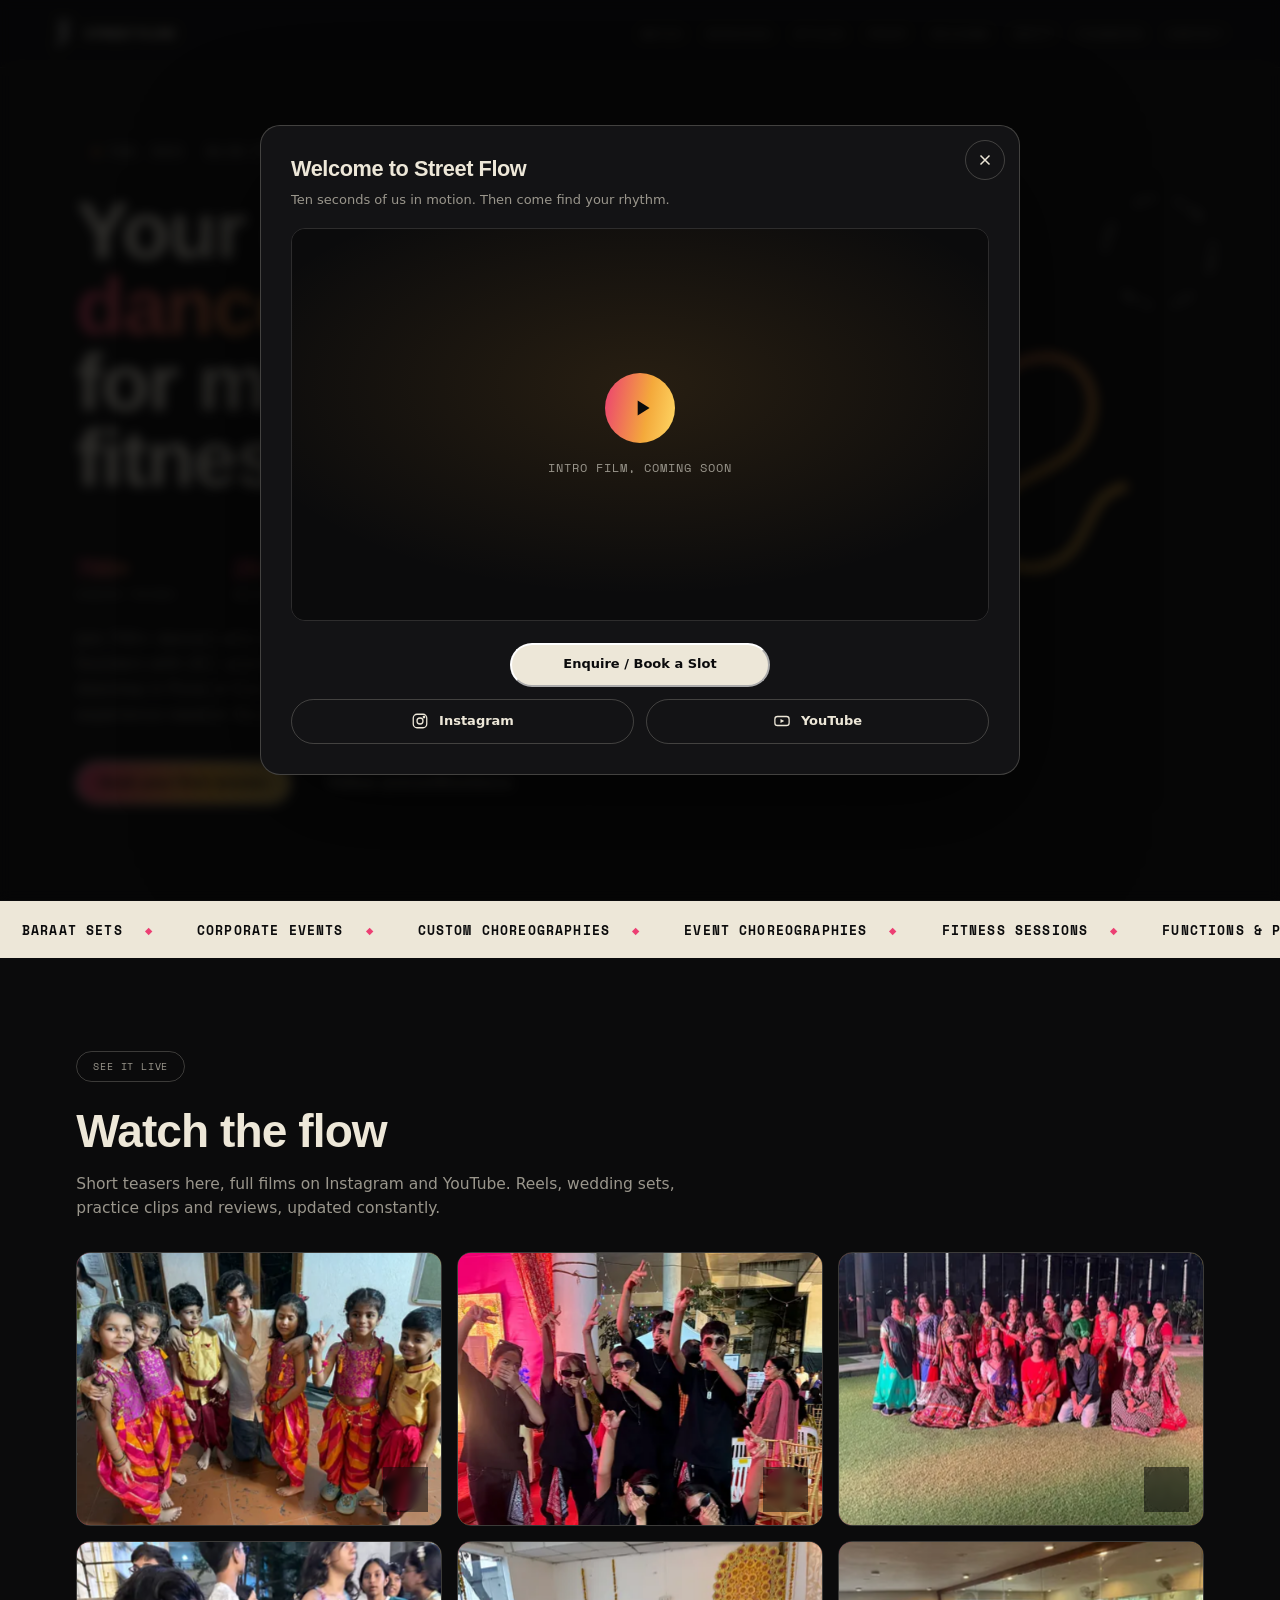
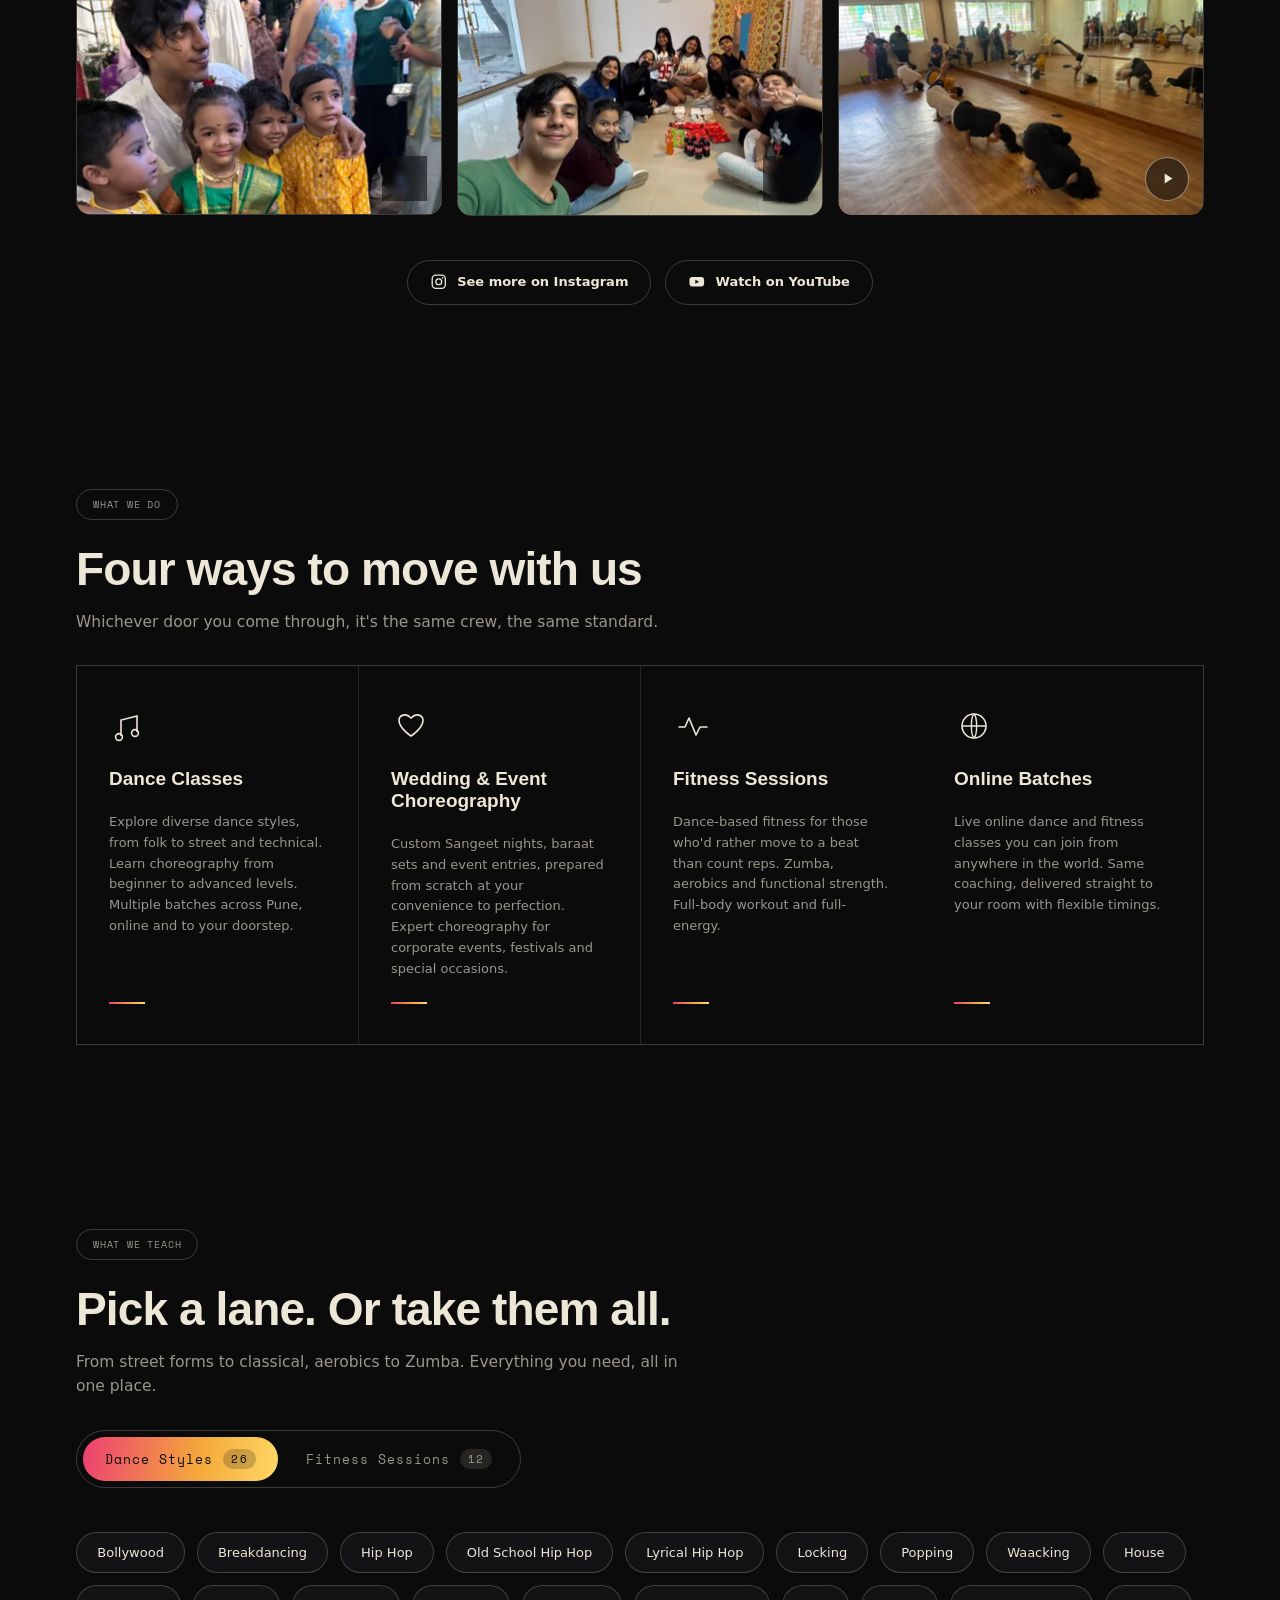
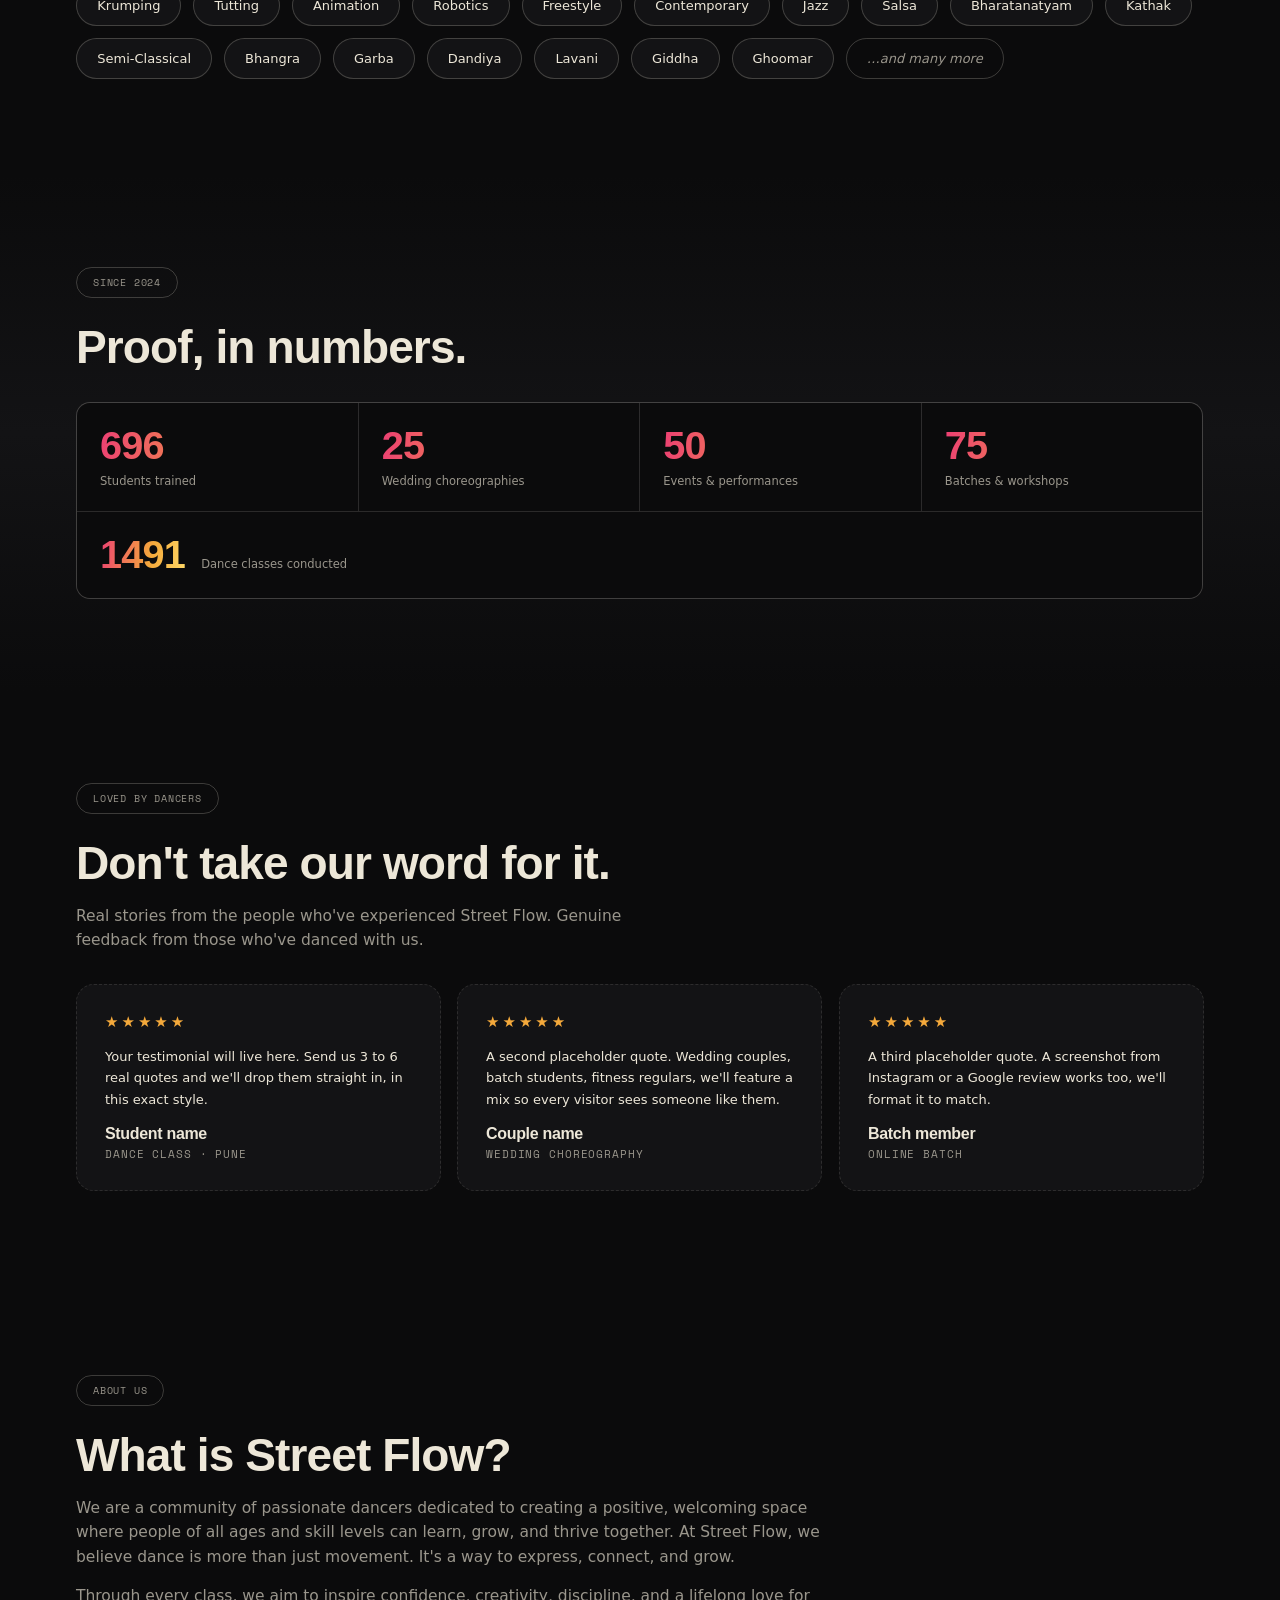
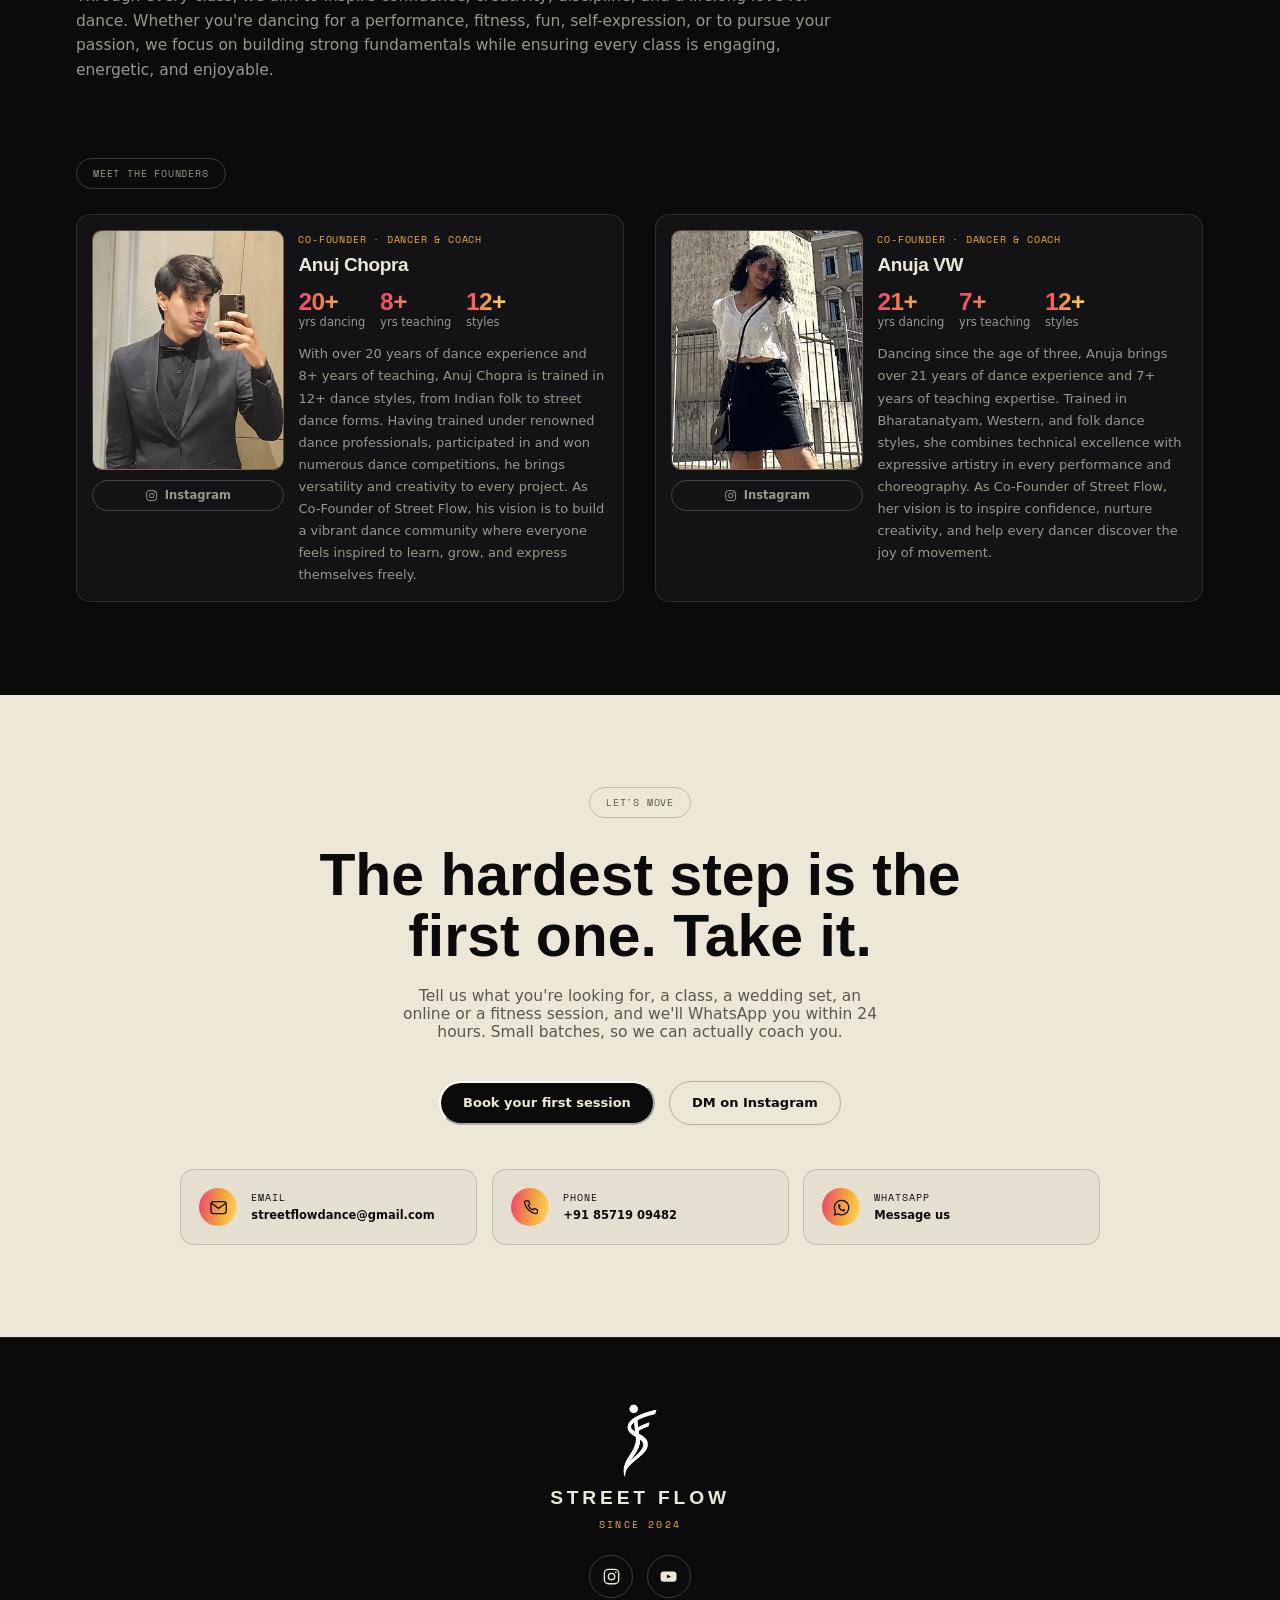
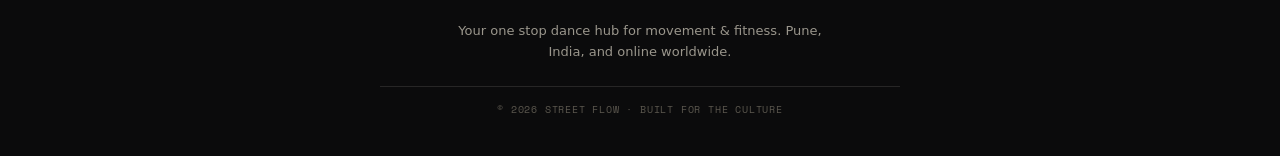
==== commit 62f45dc7: "Add founder photos and rotating photo album to See It Live - Convert the studio's 13 originals (HEIC" ====
--- a/index.html
+++ b/index.html
@@ -533,7 +533,13 @@
       <div class="founders-grid">
         <article class="founder-card" data-reveal style="--d:0ms">
           <div class="founder-media">
-            <div class="founder-photo" data-todo="photo-anuj" aria-hidden="true"><span class="founder-initials display">AC</span></div>
+            <div class="founder-photo" aria-hidden="true">
+              <span class="founder-initials display">AC</span>
+              <picture>
+                <source type="image/webp" srcset="images/founders/anuj-300.webp 300w, images/founders/anuj-400.webp 400w, images/founders/anuj-600.webp 600w" sizes="(max-width:600px) 132px, (max-width:1024px) 150px, 200px">
+                <img src="images/founders/anuj-400.jpg" width="400" height="500" alt="" loading="lazy" decoding="async">
+              </picture>
+            </div>
             <a class="founder-ig" href="https://www.instagram.com/_anuj_chopra?igsh=MW0zZHRybW1ib3M2aw==" target="_blank" rel="noopener" aria-label="Anuj Chopra on Instagram">
               <svg viewBox="0 0 24 24" fill="none" stroke="currentColor" stroke-width="1.8" aria-hidden="true"><rect x="3" y="3" width="18" height="18" rx="5"/><circle cx="12" cy="12" r="4"/><circle cx="17.3" cy="6.7" r="1.1" fill="currentColor" stroke="none"/></svg>
               <span>Instagram</span>
@@ -553,7 +559,13 @@
 
         <article class="founder-card" data-reveal style="--d:140ms">
           <div class="founder-media">
-            <div class="founder-photo" data-todo="photo-anuja" aria-hidden="true"><span class="founder-initials display">AV</span></div>
+            <div class="founder-photo" aria-hidden="true">
+              <span class="founder-initials display">AV</span>
+              <picture>
+                <source type="image/webp" srcset="images/founders/anuja-300.webp 300w, images/founders/anuja-400.webp 400w, images/founders/anuja-600.webp 600w" sizes="(max-width:600px) 132px, (max-width:1024px) 150px, 200px">
+                <img src="images/founders/anuja-400.jpg" width="400" height="500" alt="" loading="lazy" decoding="async">
+              </picture>
+            </div>
             <a class="founder-ig" href="https://www.instagram.com/no_pretence?igsh=MW96ZHdwc3VwN2w3OA%3D%3D&amp;utm_source=qr" target="_blank" rel="noopener" aria-label="Anuja VW on Instagram">
               <svg viewBox="0 0 24 24" fill="none" stroke="currentColor" stroke-width="1.8" aria-hidden="true"><rect x="3" y="3" width="18" height="18" rx="5"/><circle cx="12" cy="12" r="4"/><circle cx="17.3" cy="6.7" r="1.1" fill="currentColor" stroke="none"/></svg>
               <span>Instagram</span>
--- a/styles.css
+++ b/styles.css
@@ -342,8 +342,6 @@
 .watch-card:hover{ transform:translateY(-6px); }
 .watch-card .bg{ position:absolute; inset:0; opacity:0.85; transition:opacity .5s var(--ease); }
 .watch-card:hover .bg{ opacity:1; }
-.watch-card .label{ position:relative; font-family:'Clash Display',sans-serif; font-weight:600; font-size:var(--fs-h3); color:var(--ink); }
-.watch-card .go{ position:relative; margin-top:6px; font-size:var(--fs-xs); font-weight:600; color:rgba(11,11,12,0.9); display:flex; align-items:center; gap:6px; }
 .watch-card svg{ width:14px; height:14px; }
 
 /* keep three across on tablets, drop to two only on phones */
@@ -727,8 +725,6 @@
 /* ---------- watch teasers ---------- */
 .watch-card video, .watch-card img.cover{ position:absolute; inset:0; width:100%; height:100%; object-fit:cover; }
 .watch-card .scrim{ position:absolute; inset:0; background:linear-gradient(to top, rgba(8,8,9,.74), rgba(8,8,9,.12) 46%, transparent 72%); }
-.watch-card.has-media .label{ color:var(--bone); }
-.watch-card.has-media .go{ color:rgba(237,231,216,.92); }
 .watch-cta{ display:flex; gap:14px; justify-content:center; margin-top:44px; flex-wrap:wrap; }
 
 /* the reel's own cover frame, cropped into the tile.
@@ -742,8 +738,6 @@
 .tile-embed.is-ready{ opacity:1; }
 .tile-embed iframe{ position:absolute; border:0; display:block; }
 /* a touch of contrast so the label and play badge stay readable over any cover */
-.watch-card.has-cover .label,
-.watch-card.has-cover .go{ color:var(--bone); position:relative; z-index:2; }
 .tile-embed.is-ready::after{
   content:''; position:absolute; inset:0;
   background:linear-gradient(to top, rgba(8,8,9,.82), rgba(8,8,9,.15) 45%, rgba(8,8,9,.25));
@@ -979,3 +973,43 @@
 @media (max-width:820px){
   .mobile-menu{ gap:clamp(14px,2.6vh,26px); overflow-y:auto; padding:calc(var(--nav-h) + 20px) 32px 32px; justify-content:center; }
 }
+
+/* =================================================================
+   PHOTO ALBUM in "See it live": the studio's photos rotate through
+   the six tiles. Tiles go landscape (4:3) because most of the album
+   is landscape group shots; a portrait tile would cut people off.
+   ================================================================= */
+.watch-grid.is-gallery .watch-card{ aspect-ratio:4/3; }
+.tile-slides{ position:absolute; inset:0; overflow:hidden; z-index:1; }
+.tile-slide{ position:absolute; inset:0; opacity:0; transition:opacity 1.2s var(--ease); }
+.tile-slide.is-active{ opacity:1; }
+.tile-slide img{
+  width:100%; height:100%; display:block; object-fit:cover;
+  /* a slow push-in keeps the album moving between changes */
+  animation:tile-drift 16s ease-out forwards;
+}
+@keyframes tile-drift{ from{ transform:scale(1); } to{ transform:scale(1.07); } }
+.watch-card:hover .tile-slide img{ animation-play-state:paused; }
+/* play badge moves to the corner so it never sits on someone's face */
+.watch-grid.is-gallery .watch-play{
+  z-index:2; top:auto; left:auto; right:14px; bottom:14px; transform:none;
+  width:44px; height:44px;
+}
+.watch-grid.is-gallery .watch-play svg{ width:17px; height:17px; }
+.watch-grid.is-gallery .watch-card:hover .watch-play{ transform:scale(1.12); }
+/* photos do not need the gradient's hover brighten */
+.watch-grid.is-gallery .watch-card:hover .bg{ opacity:.85; }
+
+/* smaller tiles on phones get a smaller play badge */
+@media (max-width:640px){
+  .watch-grid.is-gallery .watch-play{ width:34px; height:34px; right:9px; bottom:9px; }
+  .watch-grid.is-gallery .watch-play svg{ width:14px; height:14px; }
+}
+
+/* ---------- founder photos ---------- */
+.founder-photo picture{ position:absolute; inset:0; }
+.founder-photo img{ width:100%; height:100%; display:block; object-fit:cover; }
+
+@media (prefers-reduced-motion: reduce){
+  .tile-slide img{ animation:none !important; }
+}
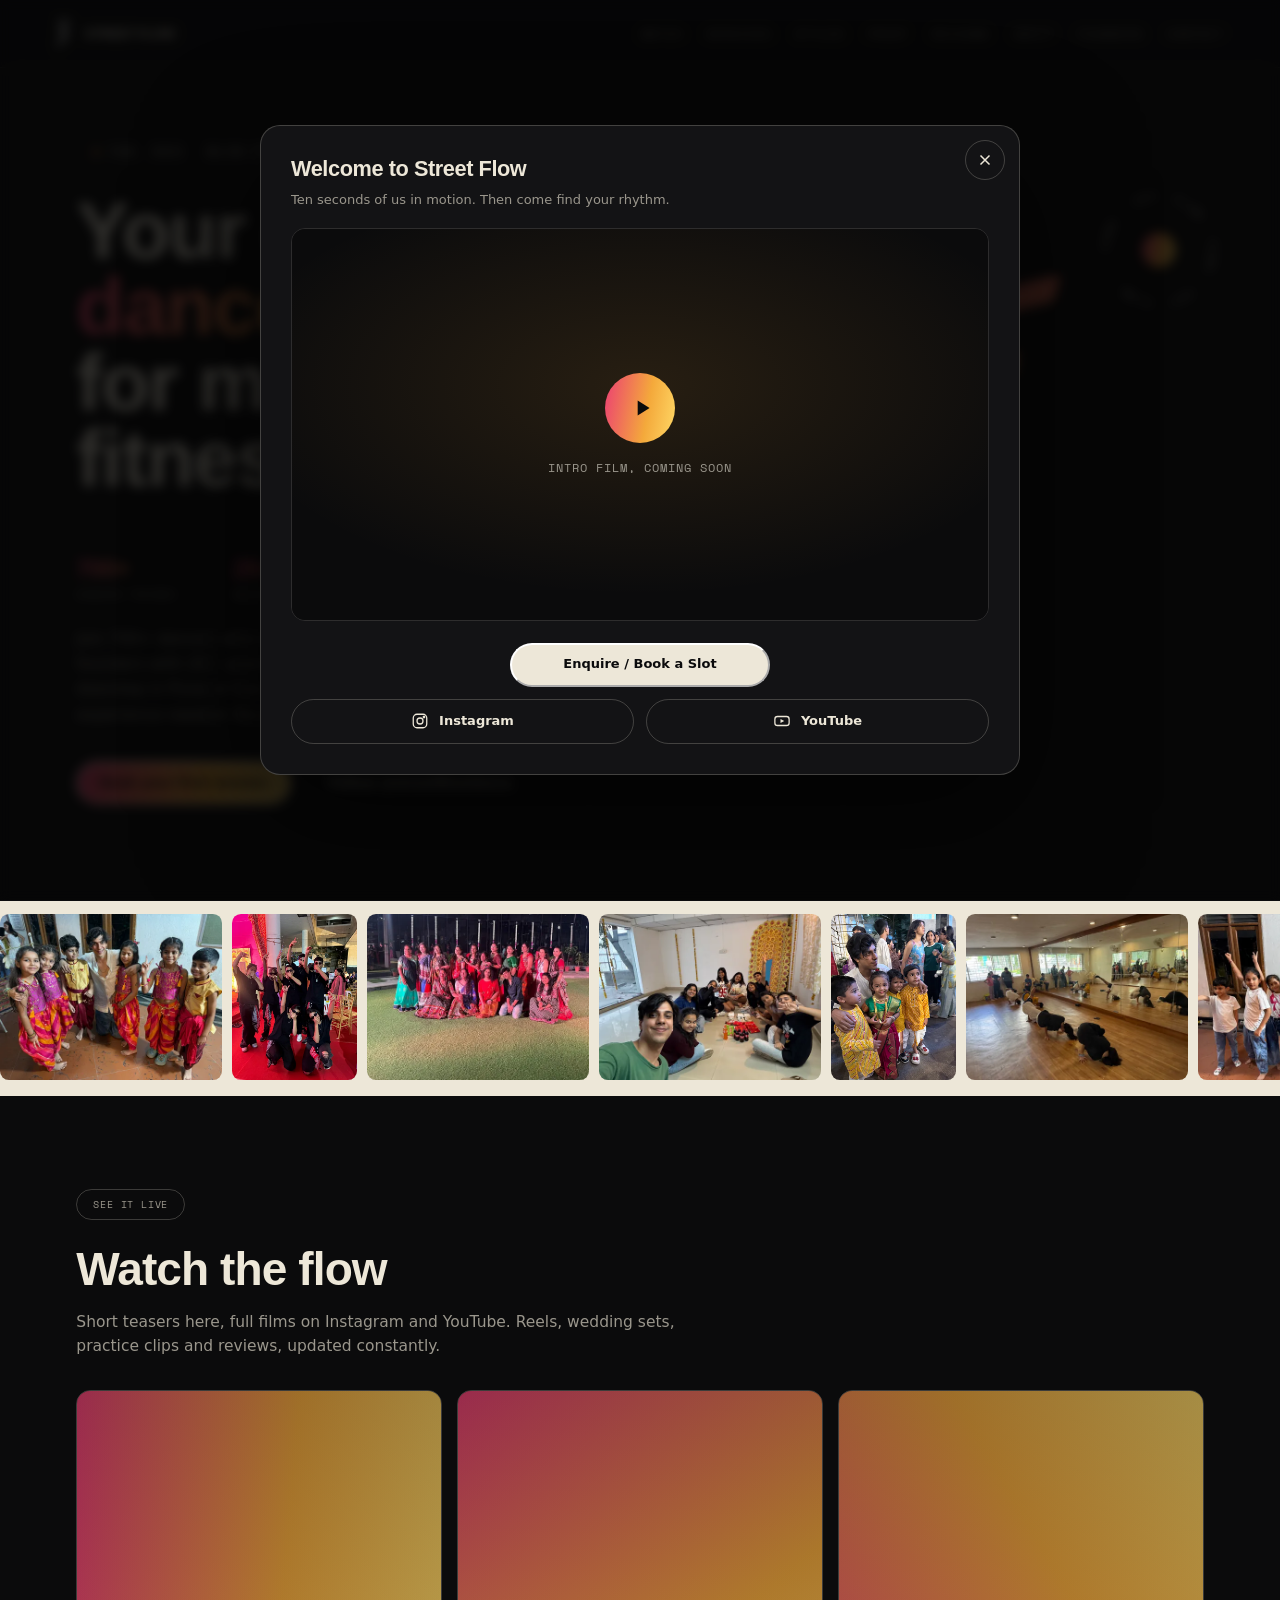
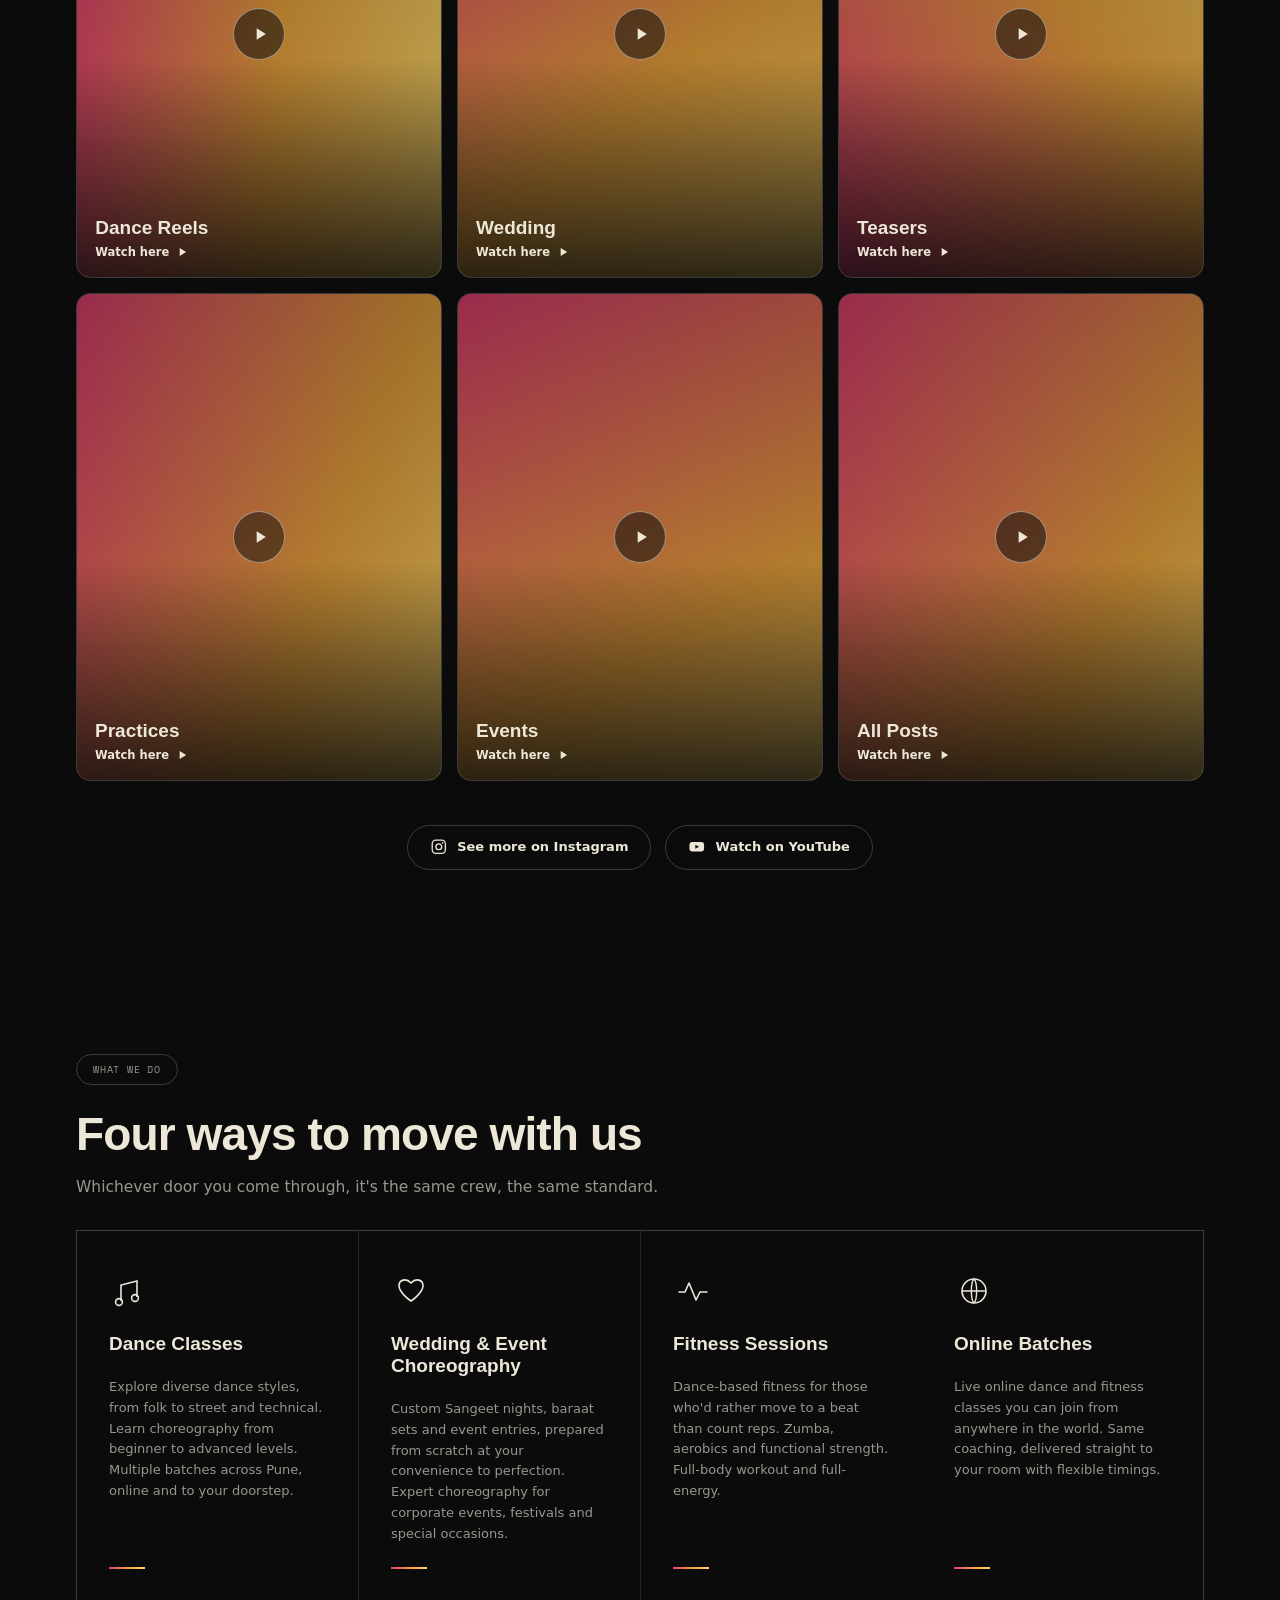
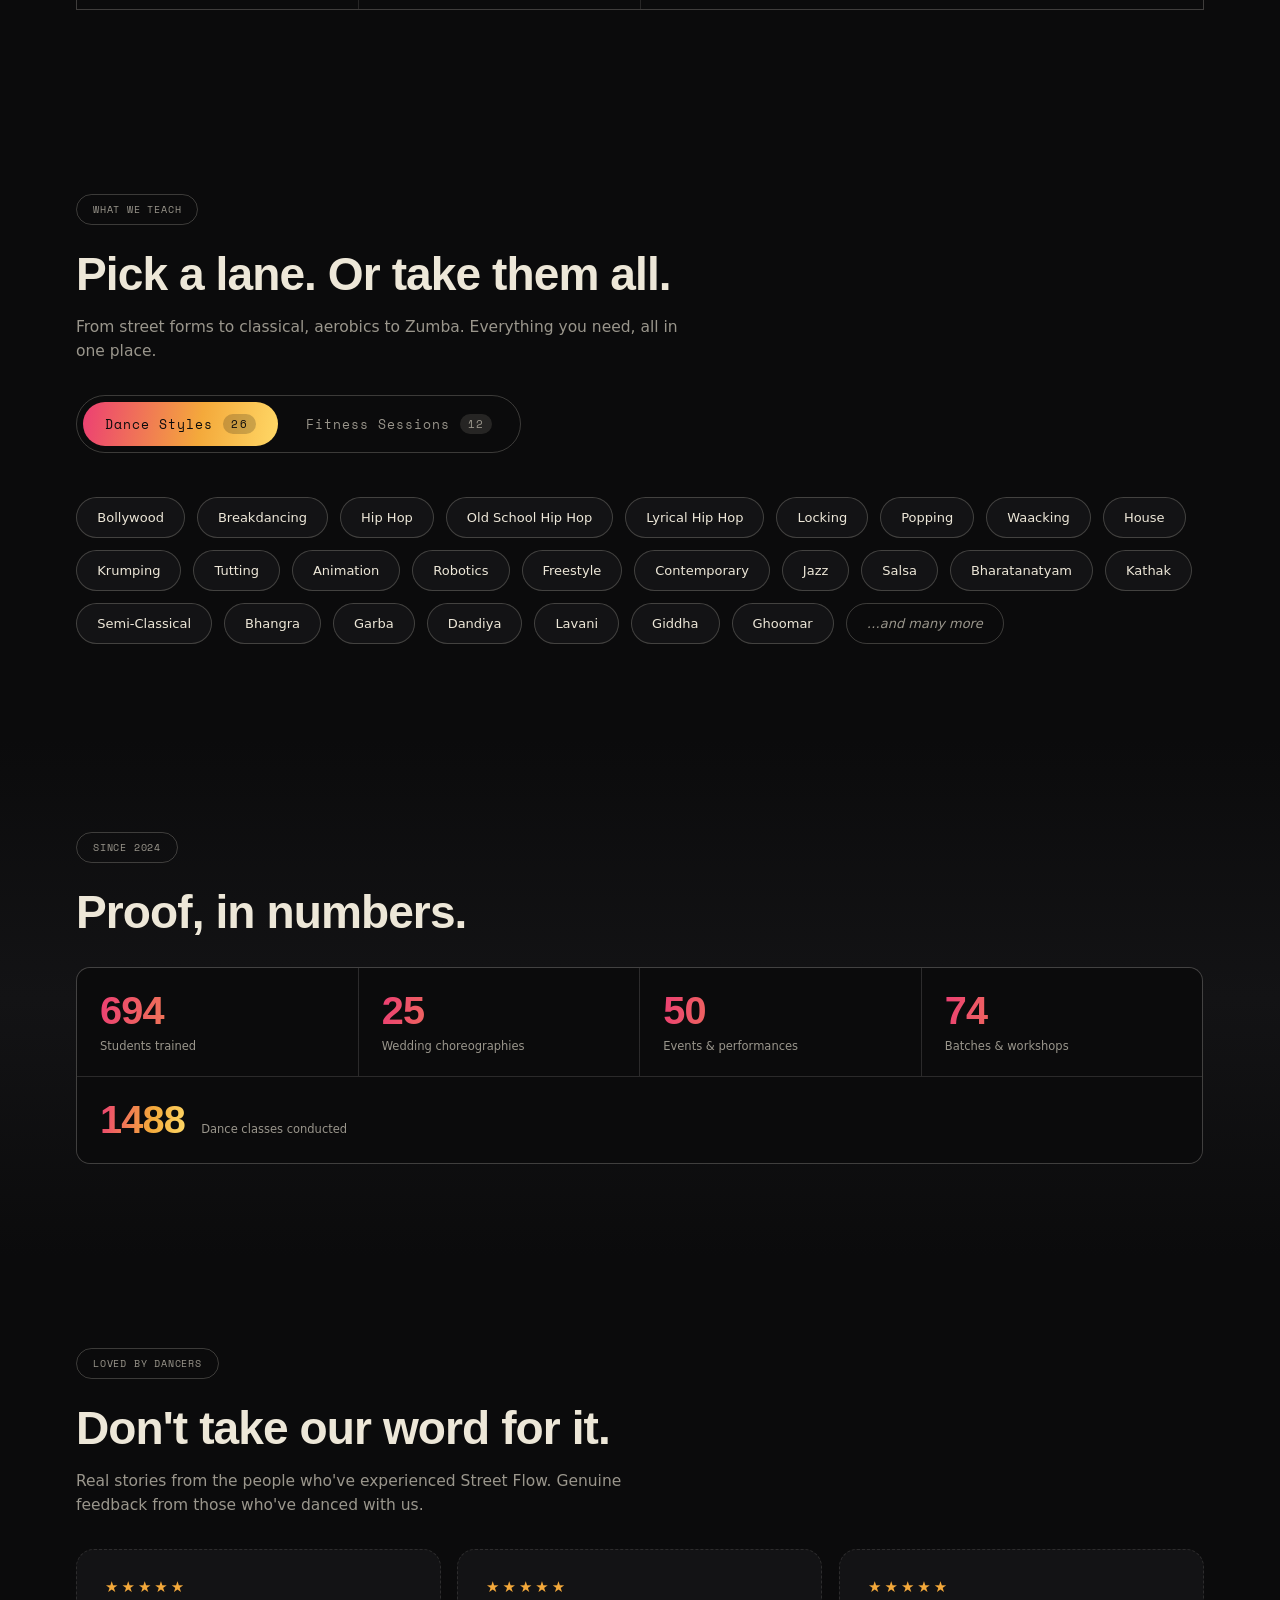
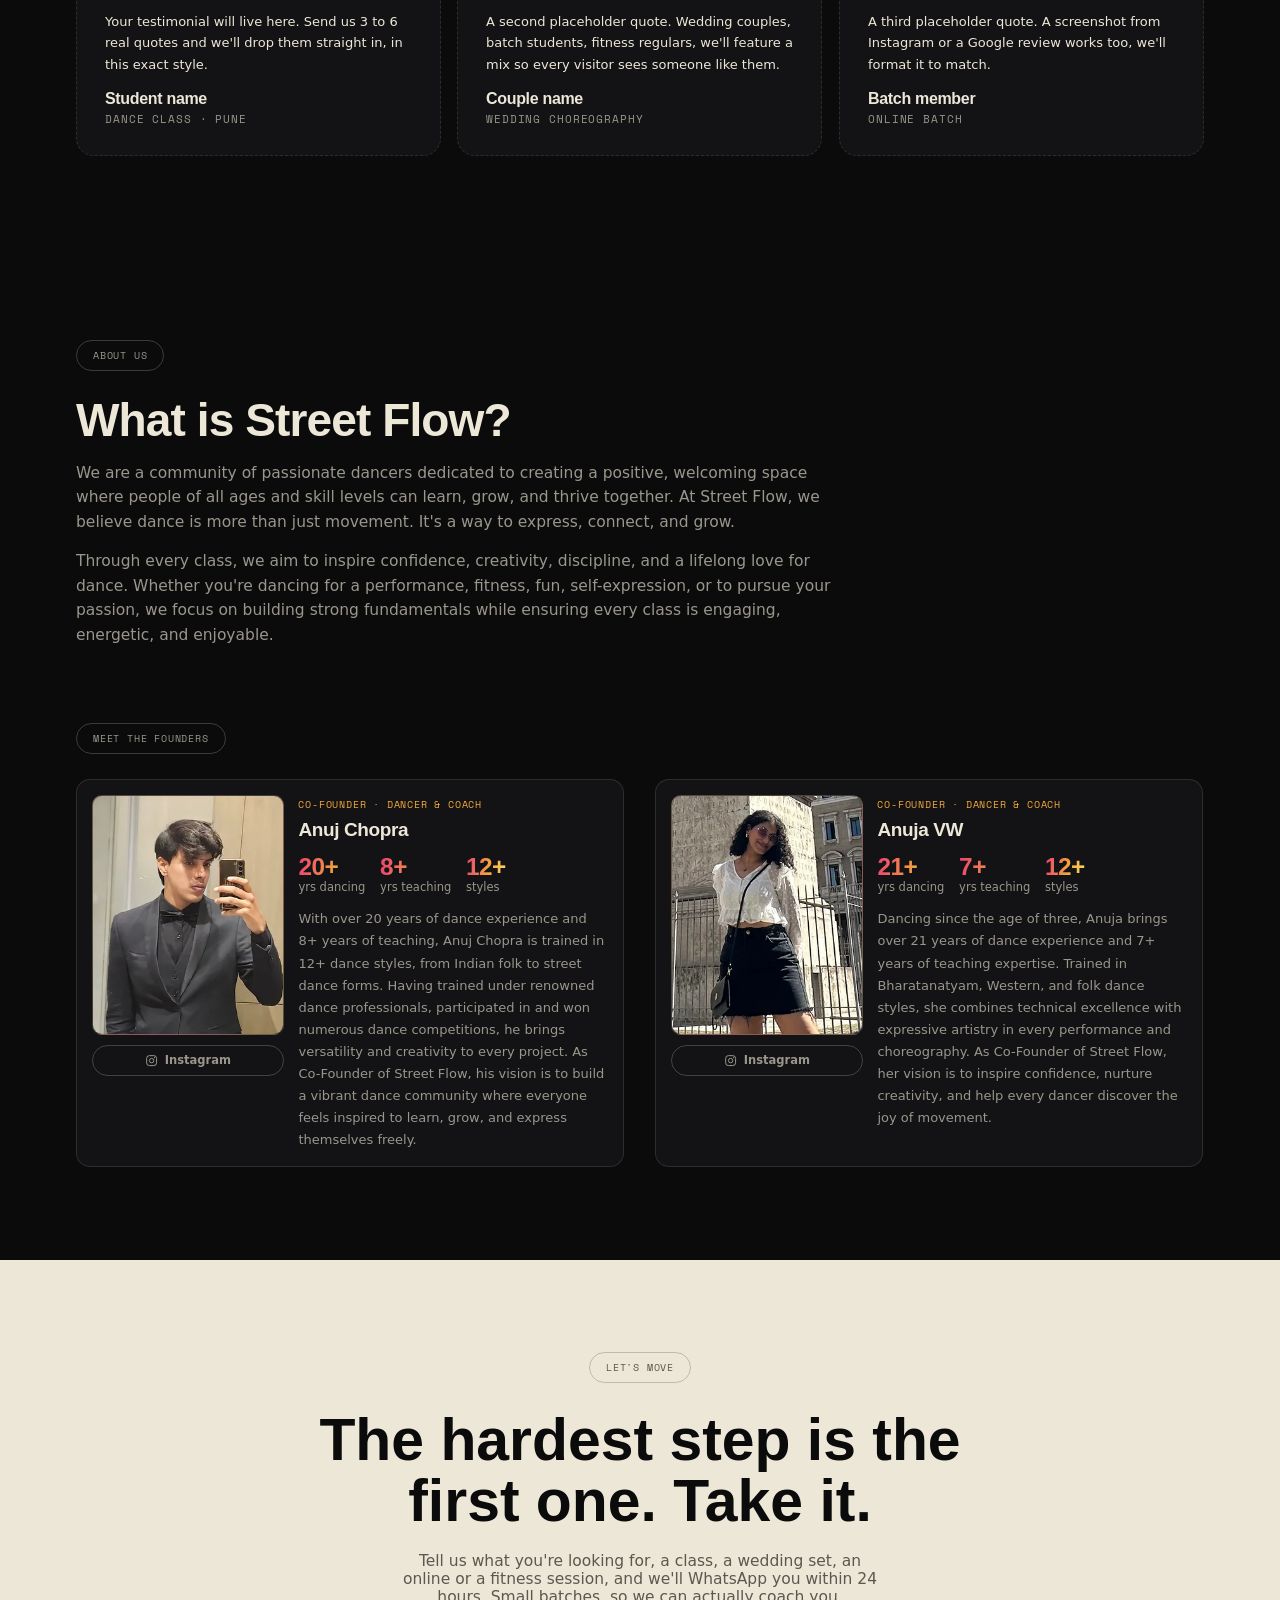
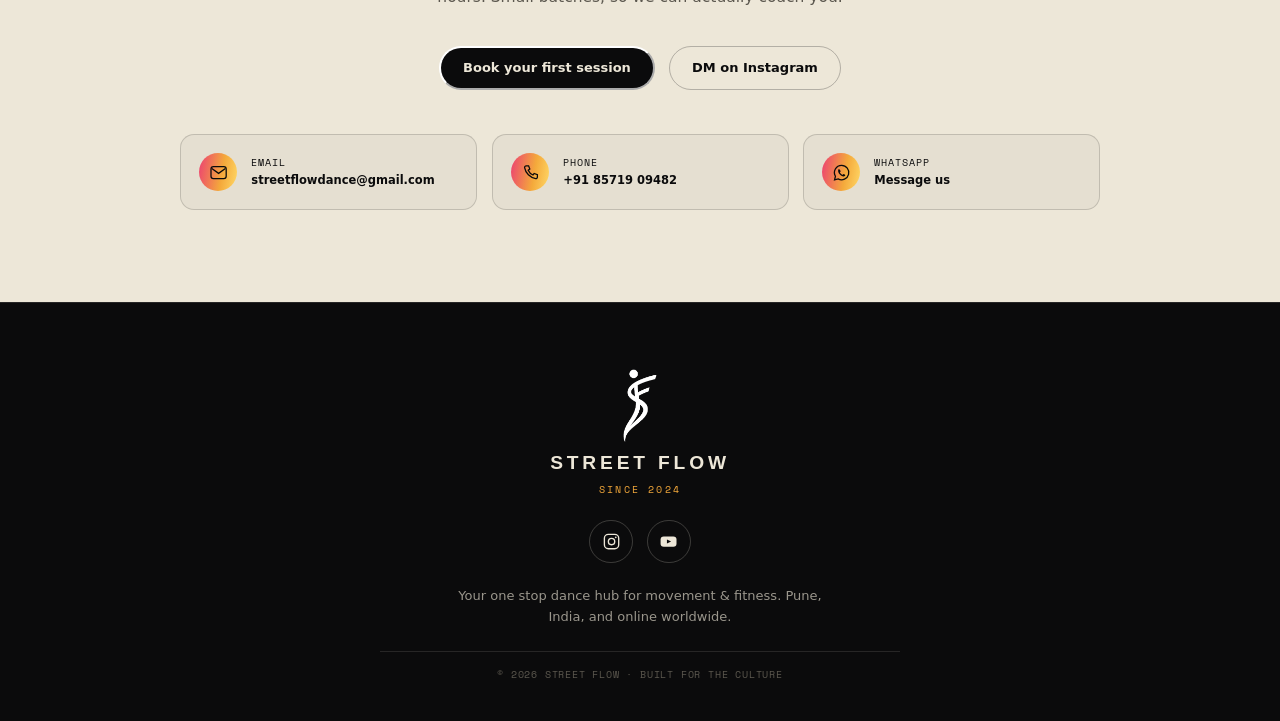
==== commit 7ed74f03: "Restore the See It Live grid; photos move to the marquee; logo dancer in hero - See It Live grid is " ====
--- a/index.html
+++ b/index.html
@@ -323,17 +323,26 @@
         </div>
       </div>
       <div class="hero-visual">
-        <svg class="flow-figure" viewBox="0 0 300 420" fill="none" aria-hidden="true">
-          <path d="M120 40C150 40 165 65 150 90C130 122 90 118 78 150C64 186 100 200 130 190C175 176 168 128 205 118C245 107 268 140 255 175C240 214 190 210 175 245C160 280 195 300 225 288C260 274 250 232 285 224" stroke="url(#flowgrad)" stroke-width="7" stroke-linecap="round"/>
-          <circle cx="120" cy="30" r="14" fill="url(#flowgrad)"/>
-          <defs>
-            <linearGradient id="flowgrad" x1="0" y1="0" x2="300" y2="420" gradientUnits="userSpaceOnUse">
-              <stop offset="0" stop-color="#ec3f73"/>
-              <stop offset="0.6" stop-color="#f4a93b"/>
-              <stop offset="1" stop-color="#ffd866"/>
-            </linearGradient>
-          </defs>
-        </svg>
+        <!-- The Street Flow dancer (the logo character), traced to vector so it stays sharp at any size.
+             It grooves on a loop: the body sways from the foot, the head nods a beat behind, and the
+             flame gradient drifts through it. -->
+        <div class="sf-dancer" aria-hidden="true">
+          <span class="sf-floor"></span>
+          <div class="sf-groove">
+            <svg class="sf-figure" viewBox="-40 -14 370 648" focusable="false">
+              <defs>
+                <linearGradient id="flowgrad" x1="20" y1="20" x2="271" y2="577" gradientUnits="userSpaceOnUse">
+                  <stop offset="0" stop-color="#ec3f73"/>
+                  <stop offset="0.6" stop-color="#f4a93b"/>
+                  <stop offset="1" stop-color="#ffd866"/>
+                  <animateTransform attributeName="gradientTransform" type="rotate" values="-16 145 300;16 145 300;-16 145 300" keyTimes="0;0.5;1" calcMode="spline" keySplines=".45 0 .55 1;.45 0 .55 1" dur="7s" repeatCount="indefinite"/>
+                </linearGradient>
+              </defs>
+              <path class="sf-body" fill="url(#flowgrad)" fill-rule="evenodd" d="M30.12 576.71C28.37 576.26 27.43 574.46 25.14 567.12C24.41 564.79 23.61 562.03 23.38 561C23.14 559.97 22.74 558.27 22.48 557.22C22.21 556.17 22 554.82 22 554.22C22 553.62 21.77 552.34 21.5 551.38C21.17 550.23 21 548.88 21 547.45C21 546.15 20.8 544.45 20.5 543.2C19.75 540.07 19.75 522.42 20.5 519.38C20.8 518.18 21 516.52 21 515.23C21 513.9 21.19 512.39 21.49 511.23C21.77 510.21 21.99 508.88 21.99 508.28C22 507.68 22.21 506.33 22.48 505.28C22.74 504.23 23.2 502.25 23.51 500.88C23.99 498.72 24.68 496.01 26.13 490.62C27.36 486.05 30.66 476.58 32.67 471.88C33.02 471.05 33.85 469.08 34.51 467.5C36.25 463.32 40.38 454.64 42.56 450.61C43.59 448.69 45.02 445.94 45.74 444.5C46.94 442.1 47.97 440.31 51.37 434.62C52.03 433.52 52.85 432.12 53.2 431.5C53.82 430.37 55.42 427.84 61.93 417.62C66.78 410.01 69.92 405.02 71.54 402.38C75.02 396.69 75.78 395.43 77.5 392.5C78.51 390.78 79.92 388.42 80.64 387.25C81.36 386.08 82.25 384.51 82.63 383.75C83.01 382.99 84.03 381.16 84.91 379.67C87.03 376.11 95.68 358.81 97.57 354.38C103.03 341.57 107.07 329.53 109.48 318.88C109.76 317.64 110.21 315.64 110.49 314.43C110.77 313.22 111 311.86 111 311.41C111 310.96 111.22 309.76 111.49 308.73C111.77 307.71 111.99 306.2 111.99 305.37C112 304.55 112.22 303.09 112.5 302.12C112.87 300.84 113 299.62 113 297.5C113.01 295.6 113.18 293.83 113.5 292.27C113.94 290.19 114 288.95 114 281.31C114 270.55 114.3 271.4 109.56 268.78C104.81 266.15 92.44 258.19 88.75 255.38C87.99 254.81 86.08 253.37 84.5 252.2C82.92 251.02 80.89 249.4 80 248.59C79.11 247.78 77.74 246.65 76.96 246.07C75.11 244.69 65.24 234.81 64.21 233.3C63.77 232.66 62.94 231.56 62.37 230.88C57.39 224.92 51.85 213.47 50.98 207.39C50.85 206.42 50.57 205.08 50.37 204.4C49.76 202.35 49.86 191.21 50.51 188.77C50.78 187.74 51 186.53 51 186.06C51 183.2 54.58 172.78 57.59 166.85C59.61 162.89 63.87 156.19 66.25 153.25C66.75 152.63 67.54 151.57 68 150.89C69.07 149.31 83.57 134.81 85.18 133.71C85.84 133.25 87.12 132.29 88.01 131.57C91.18 129 92.71 127.91 99.67 123.3C107.18 118.32 110.54 116.21 112.74 115.12C113.49 114.75 114.97 113.9 116.03 113.23C118.58 111.63 137.29 102.28 140.8 100.86C142.31 100.24 143.99 99.51 144.53 99.23C145.07 98.96 146.33 98.41 147.32 98.02C148.31 97.63 150.81 96.61 152.88 95.76C159.37 93.06 162.57 91.75 164.5 91C165.53 90.61 167.84 89.7 169.62 89C172.8 87.74 175.04 86.9 182.62 84.08C192.1 80.56 218.25 72.15 227.5 69.66C241.08 65.99 244.71 65.08 252.06 63.51C253.33 63.23 255.36 62.78 256.55 62.51C257.75 62.23 259.05 62 259.43 61.99C259.81 61.99 260.92 61.78 261.9 61.52C262.87 61.26 264.79 60.97 266.15 60.87C268.6 60.7 268.66 60.71 269.43 61.35C269.86 61.72 270.29 62.34 270.37 62.74C270.57 63.64 269.58 67.49 267.38 74.38C265.89 79.03 264.01 85.28 262.99 88.94C262.36 91.25 260.65 93.4 258.62 94.44C258.13 94.7 254.79 95.58 250.75 96.53C249.58 96.81 247.72 97.25 246.62 97.5C240.68 98.9 233.91 100.56 232.38 101C231.41 101.27 229.11 101.89 227.25 102.38C225.39 102.87 222.58 103.65 221 104.11C219.42 104.58 215.76 105.65 212.88 106.49C205.81 108.55 183.65 115.88 178.38 117.91C174.46 119.41 167.58 122.14 160.5 125.01C158.92 125.65 157.06 126.46 156.38 126.81C155.69 127.16 153.88 127.95 152.36 128.57C148.2 130.27 130.67 139.11 129.61 140.05C128.04 141.43 128 141.65 128 149.93C128 156.17 128.08 157.86 128.49 160.38C128.83 162.43 128.99 164.6 129 167.25C129 170.25 129.12 171.58 129.5 173.12C129.84 174.49 130 176 130 177.88C130.01 179.8 130.16 181.18 130.51 182.48C130.82 183.66 131 185.14 131 186.53C131 189.36 131.94 192.62 132.88 193.05C133.56 193.36 135.26 192.56 141.12 189.2C145.03 186.95 157 180.97 161 179.27C162.72 178.53 165.47 177.26 167.12 176.43C169.91 175.03 171.99 174.11 180.25 170.62C187.13 167.72 188.87 167.01 194 165.04C196.13 164.22 198.94 163.13 200.25 162.62C201.56 162.12 204.48 161.05 206.75 160.25C209.02 159.45 211.64 158.5 212.57 158.15C214.82 157.29 215.6 157.31 216.55 158.27C217.32 159.03 217.32 159.04 217.16 161.08C217.01 163 216.83 163.96 215.51 169.62C215.22 170.86 214.99 172.1 215 172.38C215 172.65 214.79 173.89 214.52 175.12C214.25 176.36 213.78 178.56 213.49 180C212.58 184.47 212.49 184.78 211.87 186C211.04 187.65 209.52 188.86 207.14 189.77C201.8 191.82 190.73 196.22 186.75 197.88C184.89 198.66 182.08 199.83 180.5 200.49C178.92 201.15 176.44 202.25 175 202.94C173.56 203.63 171.03 204.78 169.38 205.5C165.02 207.41 147.49 216.22 144.33 218.09C142.84 218.97 140.95 220.03 140.12 220.44C138.47 221.28 137.67 222.02 137.27 223.08C136.84 224.2 136.96 227.44 137.51 229.48C137.78 230.51 138 232.08 138.01 232.98C138.01 233.89 138.23 235.46 138.51 236.48C138.78 237.51 139 238.9 139 239.59C139 240.28 139.21 241.64 139.48 242.61C139.74 243.58 140.03 244.79 140.11 245.31C140.34 246.62 141.3 247.65 143.26 248.63C144.19 249.1 145.98 250.11 147.24 250.87C148.5 251.63 150.11 252.54 150.82 252.9C155.73 255.35 169.34 264.46 173.75 268.24C174.64 269.01 176 270.1 176.77 270.67C178.59 272.02 187.54 280.97 188.55 282.46C188.98 283.1 189.86 284.24 190.5 285C196.56 292.2 202.94 305.81 204 313.83C204.13 314.82 204.41 316.24 204.62 317C205.25 319.31 205.16 335.24 204.5 337.75C204.23 338.78 204.01 340 204 340.46C204 341.44 201.81 350.06 200.91 352.62C199.04 357.99 194.33 367.94 191.82 371.83C191.19 372.82 190.05 374.58 189.3 375.75C188.12 377.58 185.68 381.04 182.24 385.73C181.75 386.39 180.78 387.6 180.09 388.41C179.4 389.21 178.47 390.38 178.02 391C177.58 391.62 175.8 393.62 174.07 395.44C172.34 397.27 170.45 399.41 169.88 400.19C168.54 402.03 161.55 409.02 158.63 411.44C157.39 412.47 154.81 414.8 152.88 416.63C150.95 418.46 148.81 420.39 148.12 420.9C147.44 421.42 145.58 423.04 144 424.49C142.42 425.95 140.73 427.41 140.25 427.75C139.77 428.08 138.36 429.28 137.12 430.41C135.89 431.55 134.37 432.83 133.75 433.28C133.13 433.72 131.78 434.83 130.75 435.74C129.72 436.66 128.48 437.67 128 438C127.52 438.33 126.34 439.29 125.38 440.13C124.41 440.97 123.17 441.99 122.62 442.38C122.08 442.78 120.84 443.79 119.88 444.63C118.91 445.47 117.73 446.42 117.25 446.75C116.77 447.08 115.53 448.09 114.5 449C113.47 449.91 112.17 450.99 111.62 451.39C111.08 451.79 109.72 452.91 108.62 453.88C107.53 454.85 106.17 455.97 105.62 456.37C105.08 456.77 103.78 457.84 102.75 458.75C101.72 459.66 100.42 460.73 99.88 461.13C99.33 461.53 97.81 462.83 96.5 464C95.19 465.18 93.62 466.53 93 467C92.38 467.47 90.64 468.99 89.12 470.39C87.61 471.78 85.75 473.37 84.98 473.93C83.15 475.27 63.63 494.76 62.22 496.66C61.63 497.46 60.45 498.91 59.62 499.88C56.12 503.92 49.48 513.38 47.24 517.5C46.61 518.67 45.29 521.05 44.32 522.79C43.35 524.53 42.08 527.12 41.5 528.54C40.92 529.96 40.24 531.52 40 532C39.29 533.39 36.36 542.37 35.68 545.25C35.33 546.69 34.81 548.86 34.52 550.07C34.24 551.28 34 552.93 34 553.74C34 554.55 33.76 556.2 33.47 557.42C32.98 559.49 32.95 560.13 33.05 567.69C33.16 575.59 33.15 575.76 32.64 576.22C32 576.8 31.12 576.97 30.12 576.71Z M81.29 444.84C81.89 444.34 85.19 441.18 88.62 437.8C92.06 434.43 96.84 429.91 99.24 427.77C104.59 423 136.85 390.79 138.42 388.66C139.04 387.82 140.75 385.84 142.21 384.28C143.67 382.72 145.14 381.03 145.48 380.53C145.81 380.03 146.77 378.84 147.62 377.88C148.46 376.91 149.42 375.73 149.75 375.25C150.08 374.77 150.79 373.85 151.32 373.22C154.28 369.66 160.79 359.46 163.19 354.62C166.02 348.92 168.61 341.36 169 337.68C169.12 336.55 169.39 334.95 169.61 334.13C170.1 332.26 170.11 329.38 169.63 327.52C169.43 326.74 169.14 325.27 169 324.24C168.39 319.91 166.01 314.32 162.57 309.12C160.15 305.46 151.01 296.09 148.65 294.86C146.2 293.57 146 294.06 146 301.2C145.99 305.64 145.9 307.05 145.5 308.98C145.18 310.47 145 312.29 145 313.98C145 315.88 144.86 317.12 144.5 318.38C144.22 319.34 144 320.63 144.01 321.25C144.01 321.87 143.79 323.33 143.52 324.5C143.24 325.67 142.78 327.81 142.48 329.25C140.94 336.73 137.47 347.69 134.22 355.38C133.93 356.06 133.1 358.03 132.38 359.75C130.72 363.74 122.3 380.54 120.22 384.05C119.34 385.51 118.12 387.59 117.5 388.66C112.04 398.08 97.57 419.97 93.4 425.12C92.95 425.67 92.12 426.8 91.55 427.62C89.87 430.06 86.44 434.82 85.57 435.91C83.87 438.05 79.5 444.79 79.5 445.26C79.5 445.99 80.07 445.86 81.29 444.84Z M107.43 225.94C107.96 225.27 107.98 224.25 107.5 222.47C107.23 221.46 107.01 220.17 107.01 219.61C107 219.05 106.78 217.76 106.51 216.73C106.23 215.71 106.01 214.31 106.01 213.62C106 212.94 105.78 211.59 105.5 210.62C105.21 209.62 105 208.13 105 207.12C105 206.12 104.79 204.63 104.5 203.62C104.22 202.63 104 201.12 104 200.13C104 199.16 103.77 197.47 103.5 196.38C103.18 195.07 103 193.5 103 191.88C102.99 190.21 102.83 188.75 102.5 187.5C102.12 186.05 102.01 184.77 102 181.88C101.99 179.08 101.86 177.58 101.5 176C101.08 174.17 101.01 172.91 101.01 166.95C101 163.15 100.89 159.75 100.76 159.41C100.46 158.62 99.64 158.35 98.93 158.82C97.88 159.51 88.26 169.27 87.46 170.44C87.02 171.09 86.25 172.13 85.74 172.75C82.52 176.67 78 185.64 78 188.11C78 188.34 77.76 189.54 77.47 190.77C76.89 193.19 76.86 192.76 77.96 197.67C79.54 204.73 86.37 212.42 99.09 221.46C105.88 226.28 106.79 226.76 107.43 225.94Z"/>
+              <g class="sf-nod"><circle class="sf-head" cx="97" cy="52.9" r="32.3" fill="url(#flowgrad)"/></g>
+            </svg>
+          </div>
+        </div>
         <svg class="badge" viewBox="0 0 140 140" aria-hidden="true">
           <defs><path id="circlePath" d="M 70,70 m -55,0 a 55,55 0 1,1 110,0 a 55,55 0 1,1 -110,0"/></defs>
           <text font-family="Space Mono, monospace" font-size="10.5" letter-spacing="2" fill="var(--bone)">
@@ -346,10 +355,31 @@
   </section>
 
 
-  <div class="marquee-band mono" aria-hidden="true">
+  <!-- Moving photo strip. The set is written twice so the loop is seamless (the track slides exactly one set). -->
+  <div class="marquee-band" aria-hidden="true">
     <div class="marquee-track">
-      <span>Baraat Sets</span><span>Corporate Events</span><span>Custom Choreographies</span><span>Event Choreographies</span><span>Fitness Sessions</span><span>Functions &amp; Programs</span><span>Instagram Dance Reels</span><span>Kids Dance Classes</span><span>Ladies Dance Batches</span><span>Live Online Batches</span><span>Normal Zumba Classes</span><span>Personal Dance Classes</span><span>Regular Dance Batches</span><span>Sangeet Night Preparations</span><span>Stage Performances</span><span>Video Tutorials</span><span>Workshops</span>
-      <span>Baraat Sets</span><span>Corporate Events</span><span>Custom Choreographies</span><span>Event Choreographies</span><span>Fitness Sessions</span><span>Functions &amp; Programs</span><span>Instagram Dance Reels</span><span>Kids Dance Classes</span><span>Ladies Dance Batches</span><span>Live Online Batches</span><span>Normal Zumba Classes</span><span>Personal Dance Classes</span><span>Regular Dance Batches</span><span>Sangeet Night Preparations</span><span>Stage Performances</span><span>Video Tutorials</span><span>Workshops</span>
+      <picture class="mq-photo"><source type="image/webp" srcset="images/gallery/g01-480.webp 480w, images/gallery/g01-800.webp 800w, images/gallery/g01-1200.webp 1200w" sizes="(min-width:2000px) 15vw, (min-width:1693px) 294px, (min-width:986px) 17.4vw, 171px"><img src="images/gallery/g01-800.jpg" width="800" height="600" alt="" decoding="async" fetchpriority="low"></picture>
+      <picture class="mq-photo"><source type="image/webp" srcset="images/gallery/g02-480.webp 480w, images/gallery/g02-800.webp 800w, images/gallery/g02-1200.webp 1200w" sizes="(min-width:2000px) 8.4vw, (min-width:1693px) 165px, (min-width:986px) 9.8vw, 96px"><img src="images/gallery/g02-800.jpg" width="800" height="1067" alt="" decoding="async" fetchpriority="low"></picture>
+      <picture class="mq-photo"><source type="image/webp" srcset="images/gallery/g03-480.webp 480w, images/gallery/g03-800.webp 800w, images/gallery/g03-1200.webp 1200w" sizes="(min-width:2000px) 15vw, (min-width:1693px) 294px, (min-width:986px) 17.4vw, 171px"><img src="images/gallery/g03-800.jpg" width="800" height="600" alt="" decoding="async" fetchpriority="low"></picture>
+      <picture class="mq-photo"><source type="image/webp" srcset="images/gallery/g05-480.webp 480w, images/gallery/g05-800.webp 800w, images/gallery/g05-1200.webp 1200w" sizes="(min-width:2000px) 15vw, (min-width:1693px) 294px, (min-width:986px) 17.4vw, 171px"><img src="images/gallery/g05-800.jpg" width="800" height="600" alt="" decoding="async" fetchpriority="low"></picture>
+      <picture class="mq-photo"><source type="image/webp" srcset="images/gallery/g04-480.webp 480w, images/gallery/g04-800.webp 800w, images/gallery/g04-1200.webp 1200w" sizes="(min-width:2000px) 8.4vw, (min-width:1693px) 165px, (min-width:986px) 9.8vw, 96px"><img src="images/gallery/g04-800.jpg" width="800" height="1067" alt="" decoding="async" fetchpriority="low"></picture>
+      <picture class="mq-photo"><source type="image/webp" srcset="images/gallery/g06-480.webp 480w, images/gallery/g06-800.webp 800w, images/gallery/g06-1200.webp 1200w" sizes="(min-width:2000px) 15vw, (min-width:1693px) 294px, (min-width:986px) 17.4vw, 171px"><img src="images/gallery/g06-800.jpg" width="800" height="600" alt="" decoding="async" fetchpriority="low"></picture>
+      <picture class="mq-photo"><source type="image/webp" srcset="images/gallery/g07-480.webp 480w, images/gallery/g07-800.webp 800w, images/gallery/g07-1200.webp 1200w" sizes="(min-width:2000px) 15vw, (min-width:1693px) 294px, (min-width:986px) 17.4vw, 171px"><img src="images/gallery/g07-800.jpg" width="800" height="600" alt="" decoding="async" fetchpriority="low"></picture>
+      <picture class="mq-photo"><source type="image/webp" srcset="images/gallery/g10-480.webp 480w, images/gallery/g10-800.webp 800w, images/gallery/g10-1200.webp 1200w" sizes="(min-width:2000px) 8.4vw, (min-width:1693px) 165px, (min-width:986px) 9.8vw, 96px"><img src="images/gallery/g10-800.jpg" width="800" height="1067" alt="" decoding="async" fetchpriority="low"></picture>
+      <picture class="mq-photo"><source type="image/webp" srcset="images/gallery/g08-480.webp 480w, images/gallery/g08-800.webp 800w, images/gallery/g08-1200.webp 1200w" sizes="(min-width:2000px) 15vw, (min-width:1693px) 294px, (min-width:986px) 17.4vw, 171px"><img src="images/gallery/g08-800.jpg" width="800" height="600" alt="" decoding="async" fetchpriority="low"></picture>
+      <picture class="mq-photo"><source type="image/webp" srcset="images/gallery/g09-480.webp 480w, images/gallery/g09-800.webp 800w, images/gallery/g09-1200.webp 1200w" sizes="(min-width:2000px) 15vw, (min-width:1693px) 294px, (min-width:986px) 17.4vw, 171px"><img src="images/gallery/g09-800.jpg" width="800" height="600" alt="" decoding="async" fetchpriority="low"></picture>
+      <picture class="mq-photo"><source type="image/webp" srcset="images/gallery/g11-480.webp 480w, images/gallery/g11-800.webp 800w, images/gallery/g11-1200.webp 1200w" sizes="(min-width:2000px) 15vw, (min-width:1693px) 294px, (min-width:986px) 17.4vw, 171px"><img src="images/gallery/g11-800.jpg" width="800" height="600" alt="" decoding="async" fetchpriority="low"></picture>
+      <picture class="mq-photo"><source type="image/webp" srcset="images/gallery/g01-480.webp 480w, images/gallery/g01-800.webp 800w, images/gallery/g01-1200.webp 1200w" sizes="(min-width:2000px) 15vw, (min-width:1693px) 294px, (min-width:986px) 17.4vw, 171px"><img src="images/gallery/g01-800.jpg" width="800" height="600" alt="" decoding="async" fetchpriority="low"></picture>
+      <picture class="mq-photo"><source type="image/webp" srcset="images/gallery/g02-480.webp 480w, images/gallery/g02-800.webp 800w, images/gallery/g02-1200.webp 1200w" sizes="(min-width:2000px) 8.4vw, (min-width:1693px) 165px, (min-width:986px) 9.8vw, 96px"><img src="images/gallery/g02-800.jpg" width="800" height="1067" alt="" decoding="async" fetchpriority="low"></picture>
+      <picture class="mq-photo"><source type="image/webp" srcset="images/gallery/g03-480.webp 480w, images/gallery/g03-800.webp 800w, images/gallery/g03-1200.webp 1200w" sizes="(min-width:2000px) 15vw, (min-width:1693px) 294px, (min-width:986px) 17.4vw, 171px"><img src="images/gallery/g03-800.jpg" width="800" height="600" alt="" decoding="async" fetchpriority="low"></picture>
+      <picture class="mq-photo"><source type="image/webp" srcset="images/gallery/g05-480.webp 480w, images/gallery/g05-800.webp 800w, images/gallery/g05-1200.webp 1200w" sizes="(min-width:2000px) 15vw, (min-width:1693px) 294px, (min-width:986px) 17.4vw, 171px"><img src="images/gallery/g05-800.jpg" width="800" height="600" alt="" decoding="async" fetchpriority="low"></picture>
+      <picture class="mq-photo"><source type="image/webp" srcset="images/gallery/g04-480.webp 480w, images/gallery/g04-800.webp 800w, images/gallery/g04-1200.webp 1200w" sizes="(min-width:2000px) 8.4vw, (min-width:1693px) 165px, (min-width:986px) 9.8vw, 96px"><img src="images/gallery/g04-800.jpg" width="800" height="1067" alt="" decoding="async" fetchpriority="low"></picture>
+      <picture class="mq-photo"><source type="image/webp" srcset="images/gallery/g06-480.webp 480w, images/gallery/g06-800.webp 800w, images/gallery/g06-1200.webp 1200w" sizes="(min-width:2000px) 15vw, (min-width:1693px) 294px, (min-width:986px) 17.4vw, 171px"><img src="images/gallery/g06-800.jpg" width="800" height="600" alt="" decoding="async" fetchpriority="low"></picture>
+      <picture class="mq-photo"><source type="image/webp" srcset="images/gallery/g07-480.webp 480w, images/gallery/g07-800.webp 800w, images/gallery/g07-1200.webp 1200w" sizes="(min-width:2000px) 15vw, (min-width:1693px) 294px, (min-width:986px) 17.4vw, 171px"><img src="images/gallery/g07-800.jpg" width="800" height="600" alt="" decoding="async" fetchpriority="low"></picture>
+      <picture class="mq-photo"><source type="image/webp" srcset="images/gallery/g10-480.webp 480w, images/gallery/g10-800.webp 800w, images/gallery/g10-1200.webp 1200w" sizes="(min-width:2000px) 8.4vw, (min-width:1693px) 165px, (min-width:986px) 9.8vw, 96px"><img src="images/gallery/g10-800.jpg" width="800" height="1067" alt="" decoding="async" fetchpriority="low"></picture>
+      <picture class="mq-photo"><source type="image/webp" srcset="images/gallery/g08-480.webp 480w, images/gallery/g08-800.webp 800w, images/gallery/g08-1200.webp 1200w" sizes="(min-width:2000px) 15vw, (min-width:1693px) 294px, (min-width:986px) 17.4vw, 171px"><img src="images/gallery/g08-800.jpg" width="800" height="600" alt="" decoding="async" fetchpriority="low"></picture>
+      <picture class="mq-photo"><source type="image/webp" srcset="images/gallery/g09-480.webp 480w, images/gallery/g09-800.webp 800w, images/gallery/g09-1200.webp 1200w" sizes="(min-width:2000px) 15vw, (min-width:1693px) 294px, (min-width:986px) 17.4vw, 171px"><img src="images/gallery/g09-800.jpg" width="800" height="600" alt="" decoding="async" fetchpriority="low"></picture>
+      <picture class="mq-photo"><source type="image/webp" srcset="images/gallery/g11-480.webp 480w, images/gallery/g11-800.webp 800w, images/gallery/g11-1200.webp 1200w" sizes="(min-width:2000px) 15vw, (min-width:1693px) 294px, (min-width:986px) 17.4vw, 171px"><img src="images/gallery/g11-800.jpg" width="800" height="600" alt="" decoding="async" fetchpriority="low"></picture>
     </div>
   </div>
 
--- a/styles.css
+++ b/styles.css
@@ -248,13 +248,50 @@
 .btn-dark:hover{ transform:translateY(-3px); box-shadow:0 14px 34px rgba(11,11,12,0.35); }
 
 .hero-visual{ position:relative; display:flex; align-items:center; justify-content:center; }
-.flow-figure{ width:min(360px, 80%); }
-.flow-figure path{
-  stroke-dasharray:1400;
-  stroke-dashoffset:1400;
-  animation:draw 2.6s var(--ease) .4s forwards;
-}
-@keyframes draw{ to{ stroke-dashoffset:0; } }
+/* ---------- the Street Flow dancer (logo character) ----------
+   One groove cycle is 2.4s: lean left, dip through the middle, lean right, dip again.
+   The sway pivots on the tip of the foot so the figure stays planted like a dancer. */
+.sf-dancer{ position:relative; width:min(290px, 64%); }
+.sf-groove{
+  transform-origin:21.6% 90.7%;                  /* the foot tip, in the svg's box */
+  animation:sf-groove 2.4s cubic-bezier(.45,0,.55,1) infinite;
+  will-change:transform;
+}
+@keyframes sf-groove{
+  0%,100%{ transform:rotate(-3deg) scale(1,1.012); }
+  25%    { transform:translateY(1.1%) scale(1.01,.985); }
+  50%    { transform:rotate(3deg) scale(1,1.012); }
+  75%    { transform:translateY(1.1%) scale(1.01,.985); }
+}
+.sf-figure{ display:block; width:100%; height:auto; overflow:visible; }
+/* the head lands a beat after the body, which reads as a nod */
+.sf-nod{ animation:sf-nod 2.4s cubic-bezier(.45,0,.55,1) -2.28s infinite; }
+@keyframes sf-nod{
+  0%,100%{ transform:translate(-3px,0); }
+  25%    { transform:translate(0,5px); }
+  50%    { transform:translate(3px,0); }
+  75%    { transform:translate(0,5px); }
+}
+/* a warm pool of light on the floor that swells on every dip */
+.sf-floor{
+  position:absolute; left:21.6%; bottom:5%; width:78%; height:7%;
+  transform:translateX(-50%);
+  background:radial-gradient(closest-side, rgba(236,63,115,.5), rgba(244,169,59,.2) 55%, transparent);
+  animation:sf-floor 1.2s cubic-bezier(.45,0,.55,1) infinite;
+  pointer-events:none;
+}
+@keyframes sf-floor{
+  0%,100%{ transform:translateX(-50%) scaleX(.8); opacity:.5; }
+  50%    { transform:translateX(-50%) scaleX(1.08); opacity:.95; }
+}
+/* entrance: the dancer rises into view as the loading screen lifts (same move as the preloader mark) */
+.sf-figure.is-pending{ clip-path:inset(100% 0 0 0); }
+.sf-figure.is-in{ animation:sf-rise 1.5s var(--ease) both; }
+@keyframes sf-rise{ from{ clip-path:inset(100% 0 0 0); } to{ clip-path:inset(0 0 0 0); } }
+/* resting while the hero is off screen */
+.sf-dancer.is-paused .sf-groove,
+.sf-dancer.is-paused .sf-nod,
+.sf-dancer.is-paused .sf-floor{ animation-play-state:paused; }
 
 .badge{
   position:absolute; top:-6%; right:-4%;
@@ -262,8 +299,9 @@
   animation:spin 16s linear infinite;
 }
 @keyframes spin{ to{ transform:rotate(360deg); } }
+/* the gradient dot sits at the centre of the spinning ring */
 .badge-core{
-  position:absolute; inset:0; margin:auto; width:34px; height:34px;
+  position:absolute; top:calc(-6% + 47px); right:calc(-4% + 47px); width:34px; height:34px;
   border-radius:50%; background:var(--flow-gradient);
 }
 
@@ -272,33 +310,40 @@
   /* desktop reads headline first with the art beside it, so mobile keeps the
      headline on the fold and drops the art underneath rather than above it */
   .hero-visual{ order:1; margin-top:clamp(18px,4vw,34px); }
-  .flow-figure{ width:min(200px,52vw); }
-  .badge{ display:none; }
+  .sf-dancer{ width:min(170px,44vw); }
+  .badge, .badge-core{ display:none; }
   .hero{ min-height:auto; }
 }
 @media (max-width:420px){
-  .flow-figure{ width:min(150px,44vw); }
-}
-
-/* ---------- marquee ---------- */
+  .sf-dancer{ width:min(130px,36vw); }
+}
+
+/* ---------- marquee: moving photo strip ---------- */
 .marquee-band{
+  --mq-h:   clamp(128px, 13vw, 220px);   /* photo height; widths follow each photo's own shape */
+  --mq-gap: clamp(8px, 0.8vw, 14px);
   background:var(--bone); color:var(--ink);
   overflow:hidden; white-space:nowrap;
   border-top:1px solid var(--ink); border-bottom:1px solid var(--ink);
-  padding:18px 0;
+  padding:clamp(10px, 1vw, 16px) 0;
 }
 .marquee-track{
   display:inline-flex;
-  /* duration scales with the length of the list so the pixel speed stays calm */
-  animation:scroll 78s linear infinite;
+  /* the track holds the photo set twice and slides exactly one set, so the loop has no seam */
+  animation:scroll 60s linear infinite;
+  will-change:transform;
 }
 .marquee-band:hover .marquee-track{ animation-play-state:paused; }
 @keyframes scroll{ from{ transform:translateX(0); } to{ transform:translateX(-50%); } }
-.marquee-track span{
-  font-size:14px; font-weight:700; padding:0 22px;
-  display:inline-flex; align-items:center; gap:22px;
-}
-.marquee-track span::after{ content:'◆'; font-size:9px; color:var(--flame-1); }
+/* spacing is a margin on every photo (not a flex gap) so both sets measure exactly the same */
+.mq-photo{ display:block; flex:none; margin-right:var(--mq-gap); }
+.mq-photo img{
+  display:block; height:var(--mq-h); width:auto;
+  border-radius:clamp(8px, 0.7vw, 12px);
+  background:rgba(11,11,12,.08);        /* quiet placeholder while a photo loads */
+}
+@media (max-width:640px){ .marquee-track{ animation-duration:44s; } }
+@media (min-width:2000px){ .marquee-band{ --mq-h:clamp(220px, 11vw, 320px); } }
 
 /* ---------- sections common ---------- */
 section{ padding:var(--section-y) 0; }
@@ -342,6 +387,8 @@
 .watch-card:hover{ transform:translateY(-6px); }
 .watch-card .bg{ position:absolute; inset:0; opacity:0.85; transition:opacity .5s var(--ease); }
 .watch-card:hover .bg{ opacity:1; }
+.watch-card .label{ position:relative; font-family:'Clash Display',sans-serif; font-weight:600; font-size:var(--fs-h3); color:var(--ink); }
+.watch-card .go{ position:relative; margin-top:6px; font-size:var(--fs-xs); font-weight:600; color:rgba(11,11,12,0.9); display:flex; align-items:center; gap:6px; }
 .watch-card svg{ width:14px; height:14px; }
 
 /* keep three across on tablets, drop to two only on phones */
@@ -496,6 +543,9 @@
   display:flex; align-items:center; justify-content:center;
 }
 .founder-initials{ font-size:clamp(34px,4vw,64px); font-weight:600; color:rgba(237,231,216,.92); }
+/* the real photo sits over the initials, which only show if it fails to load */
+.founder-photo picture{ position:absolute; inset:0; }
+.founder-photo img{ width:100%; height:100%; display:block; object-fit:cover; }
 .founder-role{ color:var(--flame-2); font-size:var(--fs-mono); }
 .founder-name{ font-size:var(--fs-h3); font-weight:600; margin:8px 0 14px; line-height:1.05; }
 .founder-stats{ display:flex; gap:var(--gap); flex-wrap:wrap; margin-bottom:14px; }
@@ -725,6 +775,8 @@
 /* ---------- watch teasers ---------- */
 .watch-card video, .watch-card img.cover{ position:absolute; inset:0; width:100%; height:100%; object-fit:cover; }
 .watch-card .scrim{ position:absolute; inset:0; background:linear-gradient(to top, rgba(8,8,9,.74), rgba(8,8,9,.12) 46%, transparent 72%); }
+.watch-card.has-media .label{ color:var(--bone); }
+.watch-card.has-media .go{ color:rgba(237,231,216,.92); }
 .watch-cta{ display:flex; gap:14px; justify-content:center; margin-top:44px; flex-wrap:wrap; }
 
 /* the reel's own cover frame, cropped into the tile.
@@ -738,6 +790,8 @@
 .tile-embed.is-ready{ opacity:1; }
 .tile-embed iframe{ position:absolute; border:0; display:block; }
 /* a touch of contrast so the label and play badge stay readable over any cover */
+.watch-card.has-cover .label,
+.watch-card.has-cover .go{ color:var(--bone); position:relative; z-index:2; }
 .tile-embed.is-ready::after{
   content:''; position:absolute; inset:0;
   background:linear-gradient(to top, rgba(8,8,9,.82), rgba(8,8,9,.15) 45%, rgba(8,8,9,.25));
@@ -851,7 +905,6 @@
 .service-card h3{ font-size:var(--fs-h3); }
 .service-card p{ font-size:var(--fs-sm); }
 .chip{ font-size:var(--fs-sm); }
-.marquee-track span{ font-size:var(--fs-sm); }
 .cta-section h2{ font-size:clamp(30px,4.6vw,62px); }
 .cta-section p{ font-size:var(--fs-lead); }
 .review-card blockquote{ font-size:var(--fs-sm); }
@@ -863,8 +916,9 @@
 
 /* ---------- very large displays: scale the hero art with the type ---------- */
 @media (min-width:1700px){
-  .flow-figure{ width:min(460px,80%); }
+  .sf-dancer{ width:min(370px,64%); }
   .badge{ width:150px; height:150px; }
+  .badge-core{ top:calc(-6% + 58px); right:calc(-4% + 58px); }
 }
 
 /* ---------- small phones: protect the layout at 320px ---------- */
@@ -973,43 +1027,3 @@
 @media (max-width:820px){
   .mobile-menu{ gap:clamp(14px,2.6vh,26px); overflow-y:auto; padding:calc(var(--nav-h) + 20px) 32px 32px; justify-content:center; }
 }
-
-/* =================================================================
-   PHOTO ALBUM in "See it live": the studio's photos rotate through
-   the six tiles. Tiles go landscape (4:3) because most of the album
-   is landscape group shots; a portrait tile would cut people off.
-   ================================================================= */
-.watch-grid.is-gallery .watch-card{ aspect-ratio:4/3; }
-.tile-slides{ position:absolute; inset:0; overflow:hidden; z-index:1; }
-.tile-slide{ position:absolute; inset:0; opacity:0; transition:opacity 1.2s var(--ease); }
-.tile-slide.is-active{ opacity:1; }
-.tile-slide img{
-  width:100%; height:100%; display:block; object-fit:cover;
-  /* a slow push-in keeps the album moving between changes */
-  animation:tile-drift 16s ease-out forwards;
-}
-@keyframes tile-drift{ from{ transform:scale(1); } to{ transform:scale(1.07); } }
-.watch-card:hover .tile-slide img{ animation-play-state:paused; }
-/* play badge moves to the corner so it never sits on someone's face */
-.watch-grid.is-gallery .watch-play{
-  z-index:2; top:auto; left:auto; right:14px; bottom:14px; transform:none;
-  width:44px; height:44px;
-}
-.watch-grid.is-gallery .watch-play svg{ width:17px; height:17px; }
-.watch-grid.is-gallery .watch-card:hover .watch-play{ transform:scale(1.12); }
-/* photos do not need the gradient's hover brighten */
-.watch-grid.is-gallery .watch-card:hover .bg{ opacity:.85; }
-
-/* smaller tiles on phones get a smaller play badge */
-@media (max-width:640px){
-  .watch-grid.is-gallery .watch-play{ width:34px; height:34px; right:9px; bottom:9px; }
-  .watch-grid.is-gallery .watch-play svg{ width:14px; height:14px; }
-}
-
-/* ---------- founder photos ---------- */
-.founder-photo picture{ position:absolute; inset:0; }
-.founder-photo img{ width:100%; height:100%; display:block; object-fit:cover; }
-
-@media (prefers-reduced-motion: reduce){
-  .tile-slide img{ animation:none !important; }
-}
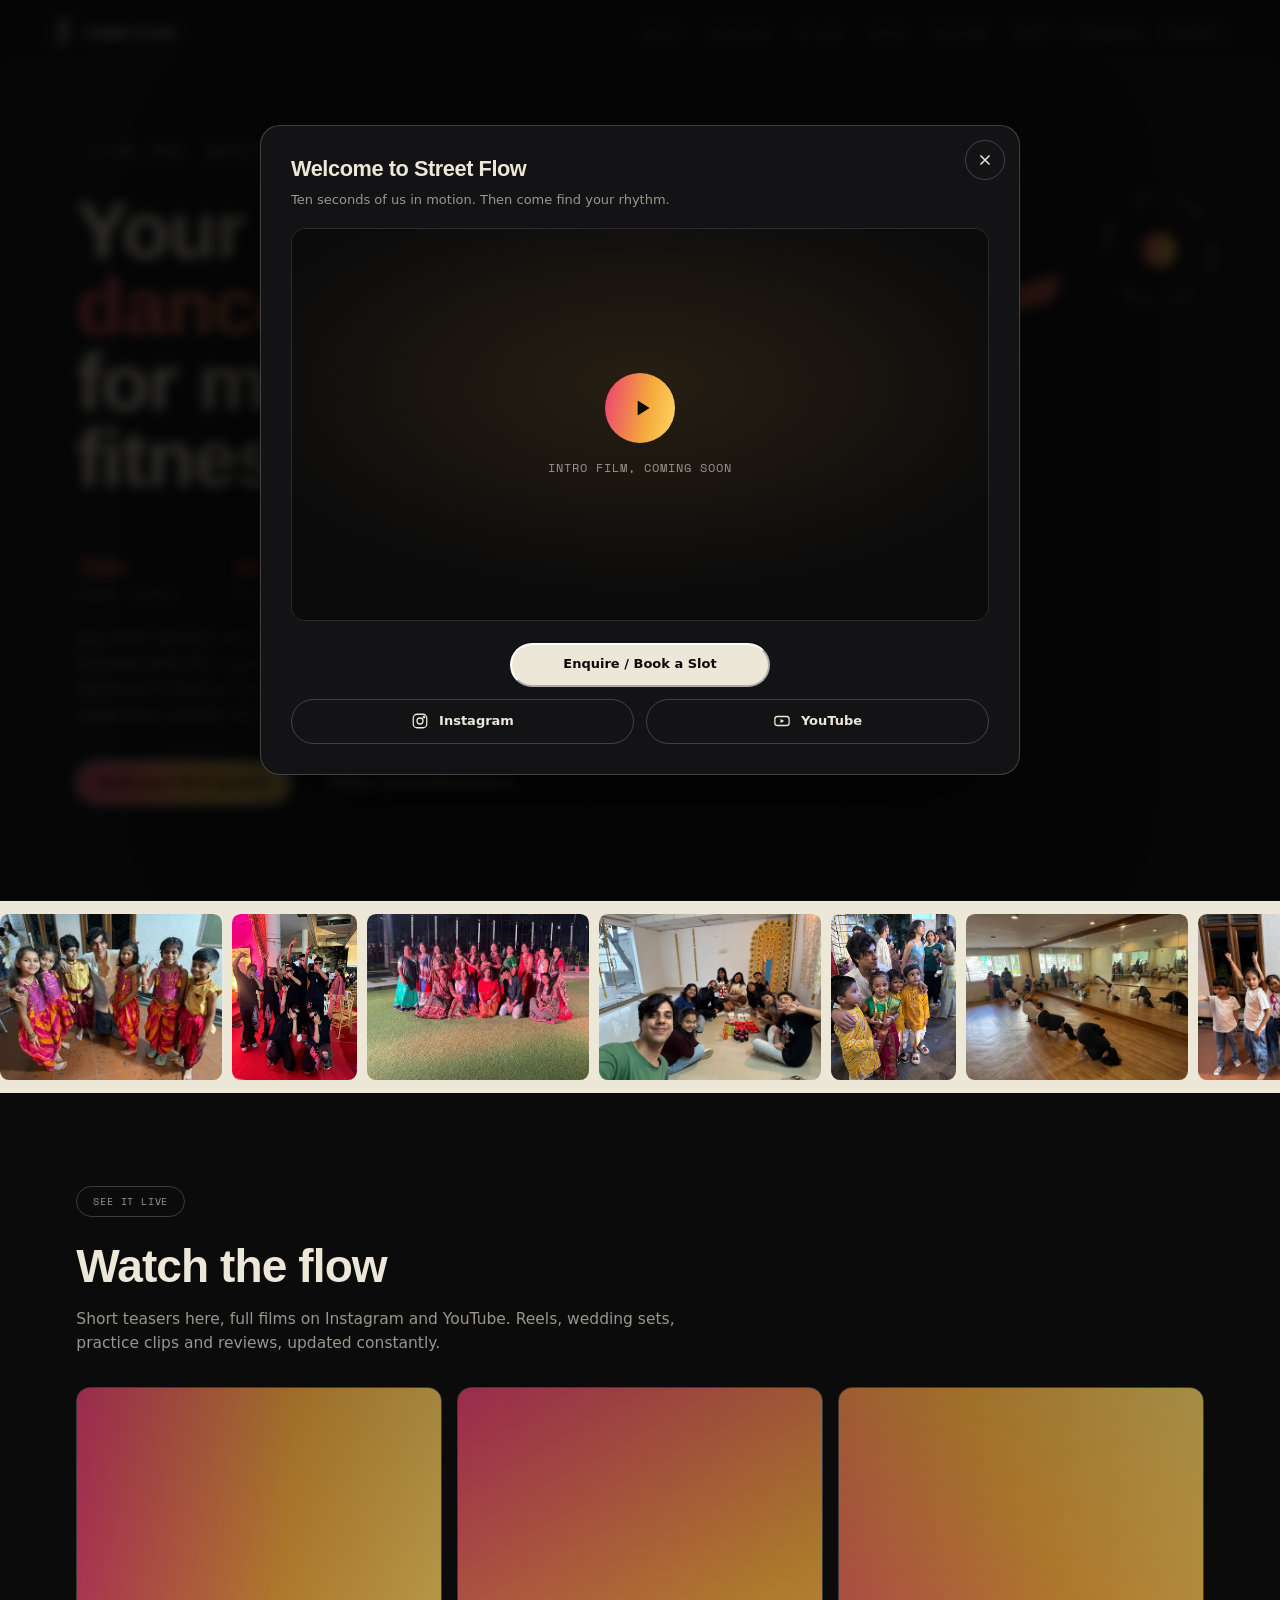
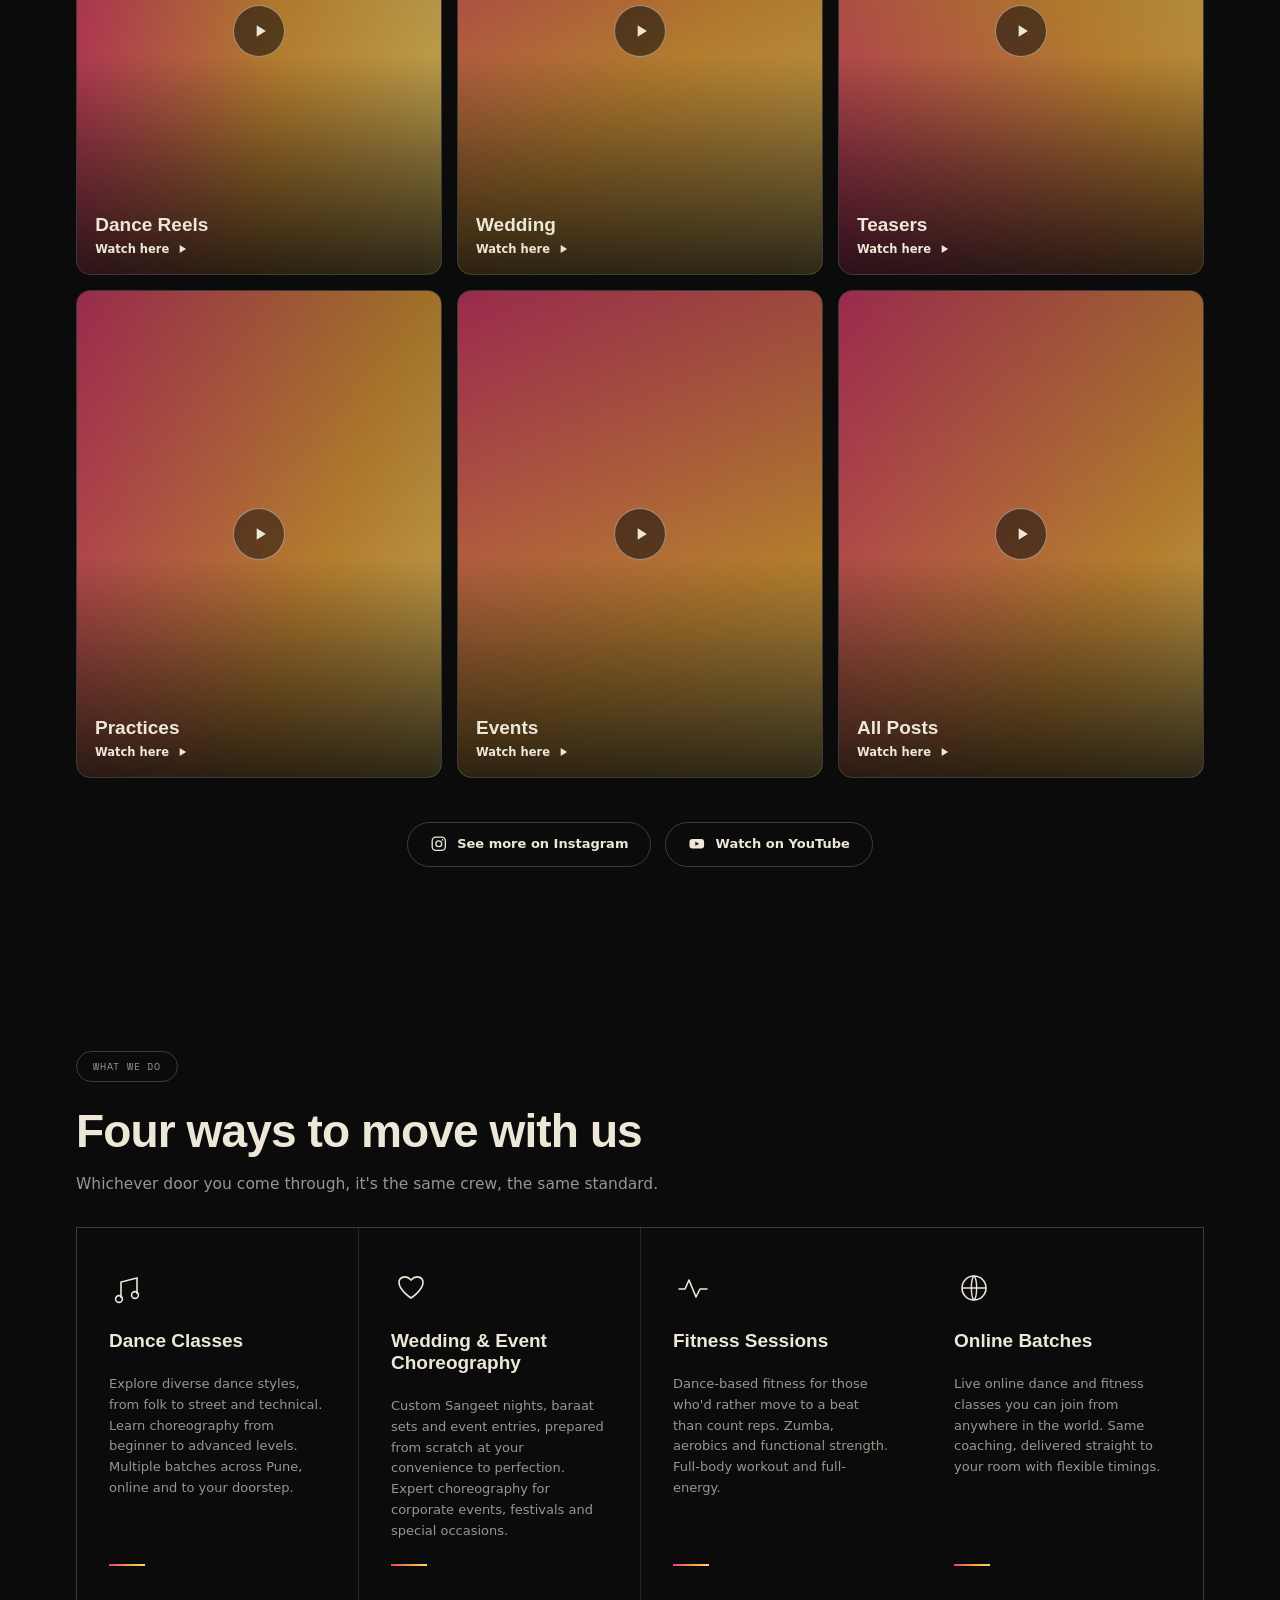
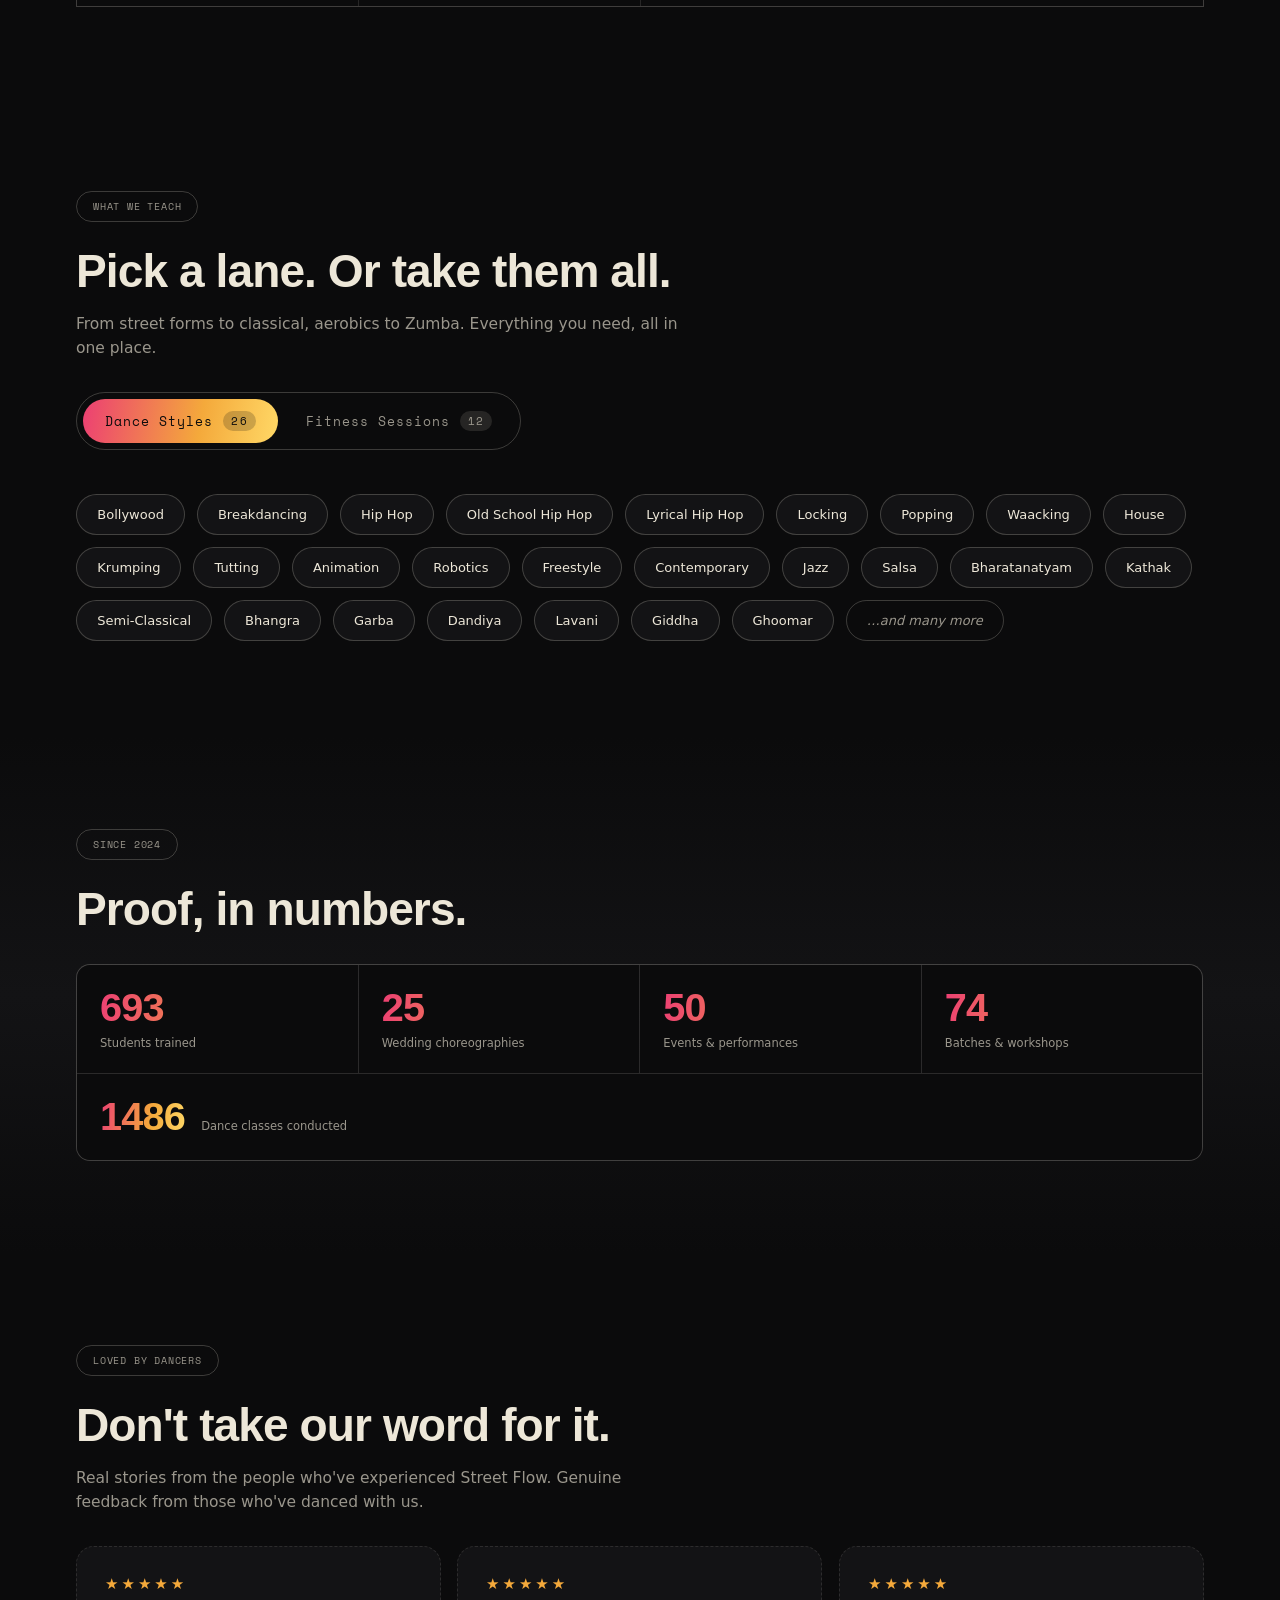
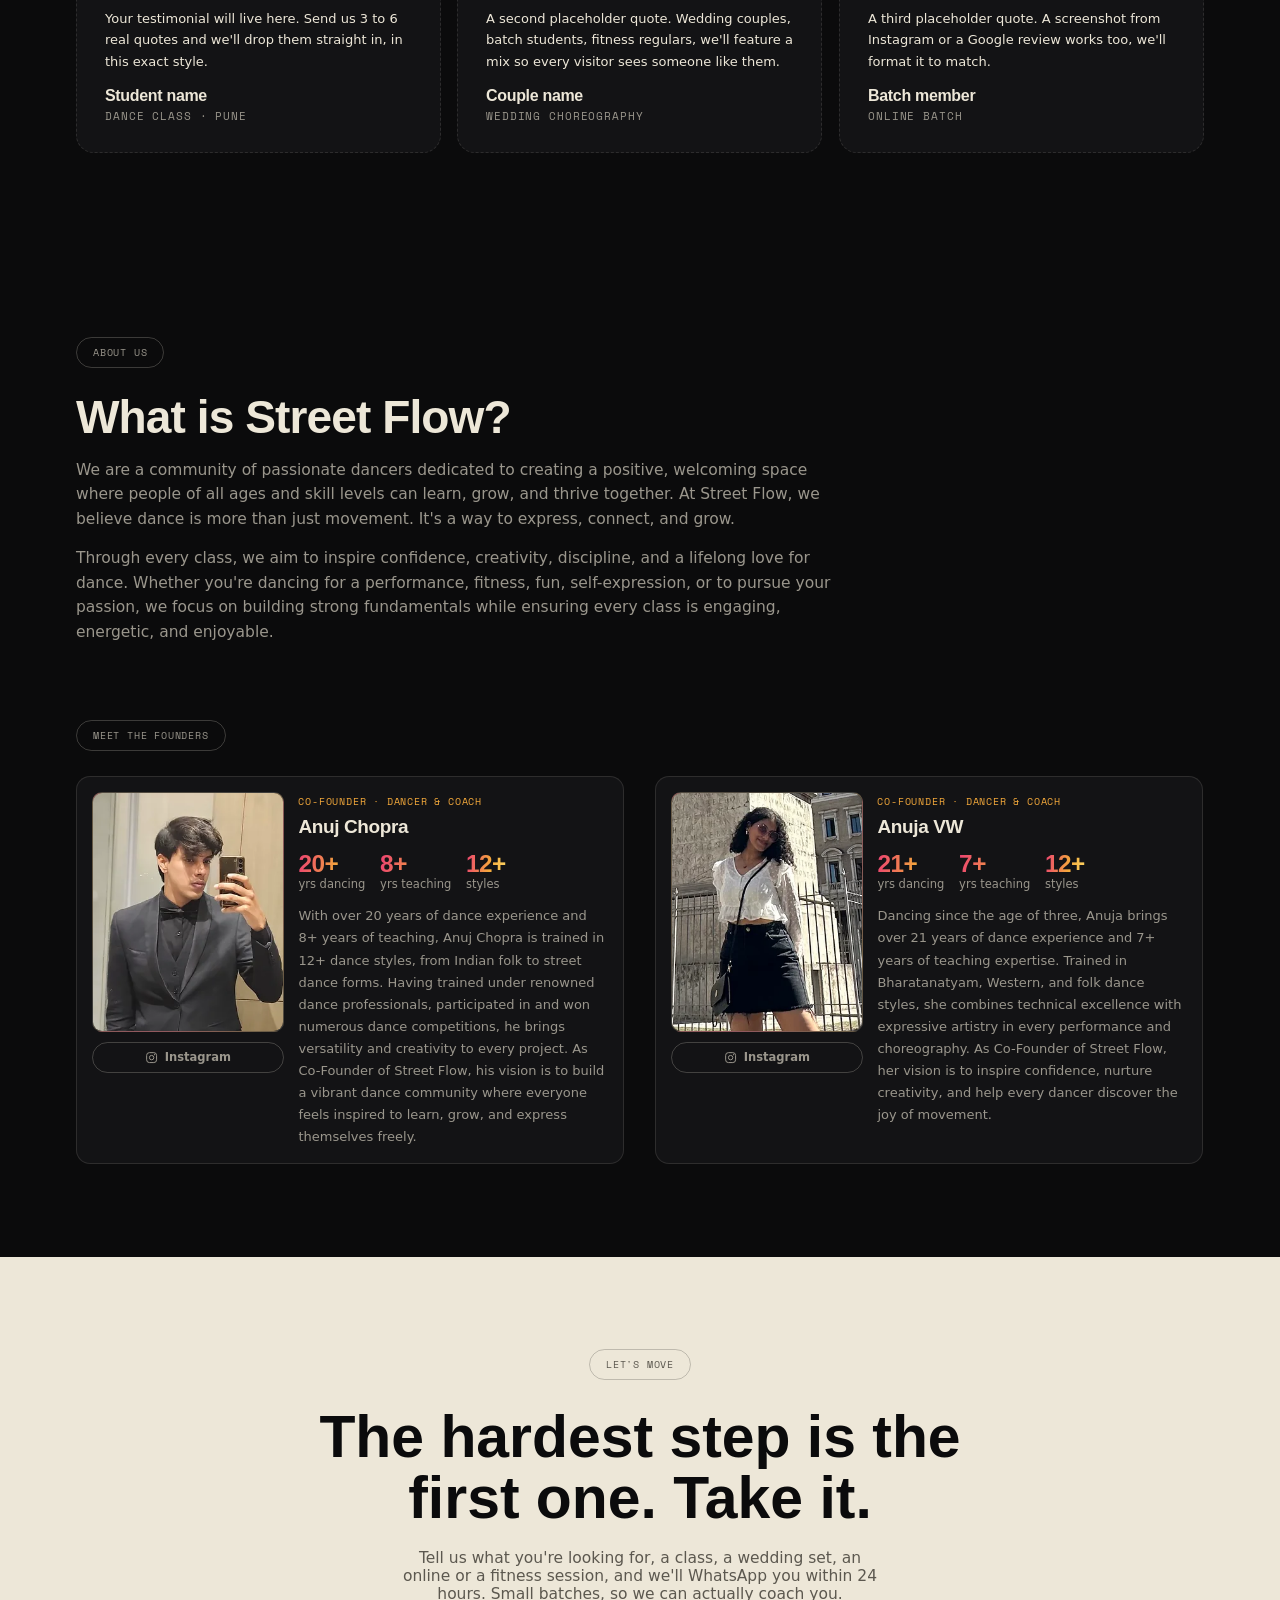
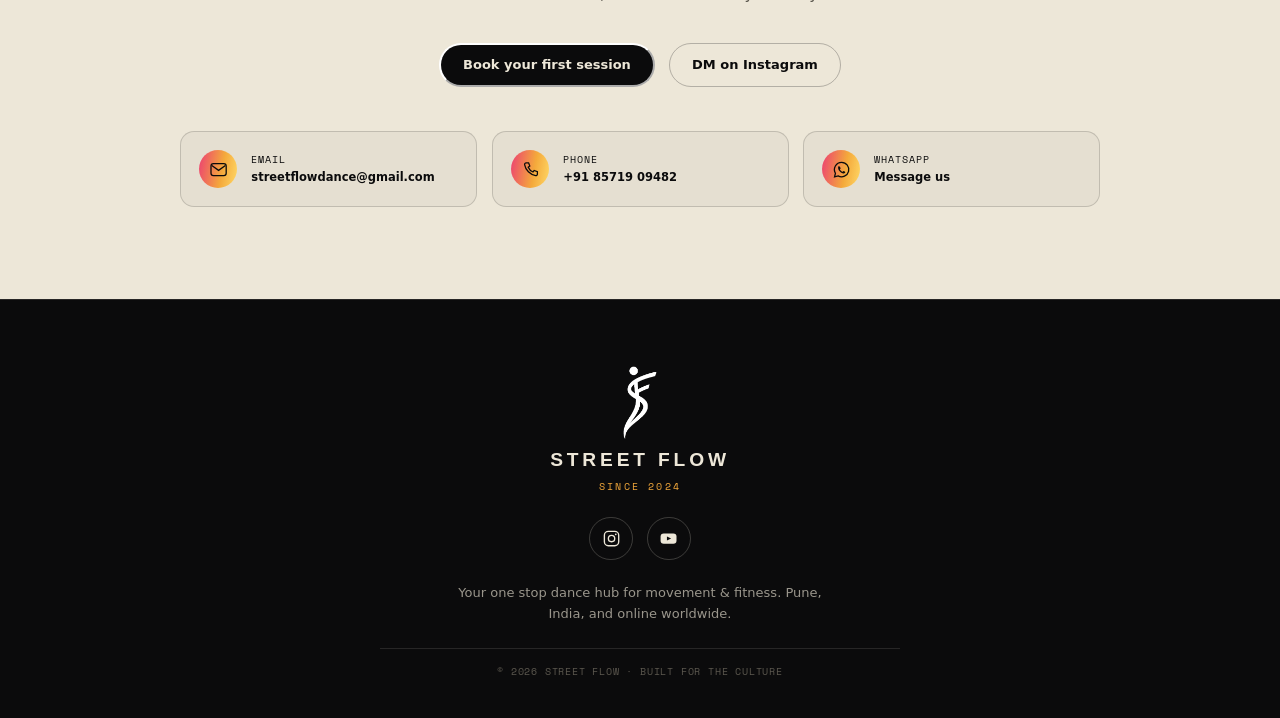
==== commit 12b5fd68: "Fix marquee loop width, keep the hero ring clear of the dancer's arm - The global img{max-width:100%" ====
--- a/index.html
+++ b/index.html
@@ -6,6 +6,8 @@
 <title>Street Flow · Pune's Dance Hub</title>
 <meta name="description" content="Street Flow, your one stop dance hub for movement and fitness. Dance classes, wedding and event choreography, online batches, and fitness sessions in Pune, online worldwide, and on the road.">
 <link rel="canonical" href="https://streetflow.vercel.app/">
+<!-- without JavaScript nothing would lift the loading screen, so skip it -->
+<noscript><style>#preloader{display:none}</style></noscript>
 
 <!-- theme + icons -->
 <meta name="theme-color" content="#0b0b0c">
--- a/styles.css
+++ b/styles.css
@@ -304,6 +304,11 @@
   position:absolute; top:calc(-6% + 47px); right:calc(-4% + 47px); width:34px; height:34px;
   border-radius:50%; background:var(--flow-gradient);
 }
+/* on narrower two-column layouts the dancer's raised arm reaches that corner, so the ring steps out of its way */
+@media (min-width:901px) and (max-width:1100px){
+  .badge{ top:-13%; right:-9%; }
+  .badge-core{ top:calc(-13% + 47px); right:calc(-9% + 47px); }
+}
 
 @media (max-width:900px){
   .hero-grid{ grid-template-columns:1fr; }
@@ -328,8 +333,9 @@
   padding:clamp(10px, 1vw, 16px) 0;
 }
 .marquee-track{
-  display:inline-flex;
-  /* the track holds the photo set twice and slides exactly one set, so the loop has no seam */
+  display:flex;
+  /* as wide as both photo sets (not the screen), so -50% is exactly one set and the loop has no seam */
+  width:max-content;
   animation:scroll 60s linear infinite;
   will-change:transform;
 }
@@ -338,7 +344,7 @@
 /* spacing is a margin on every photo (not a flex gap) so both sets measure exactly the same */
 .mq-photo{ display:block; flex:none; margin-right:var(--mq-gap); }
 .mq-photo img{
-  display:block; height:var(--mq-h); width:auto;
+  display:block; height:var(--mq-h); width:auto; max-width:none;
   border-radius:clamp(8px, 0.7vw, 12px);
   background:rgba(11,11,12,.08);        /* quiet placeholder while a photo loads */
 }
